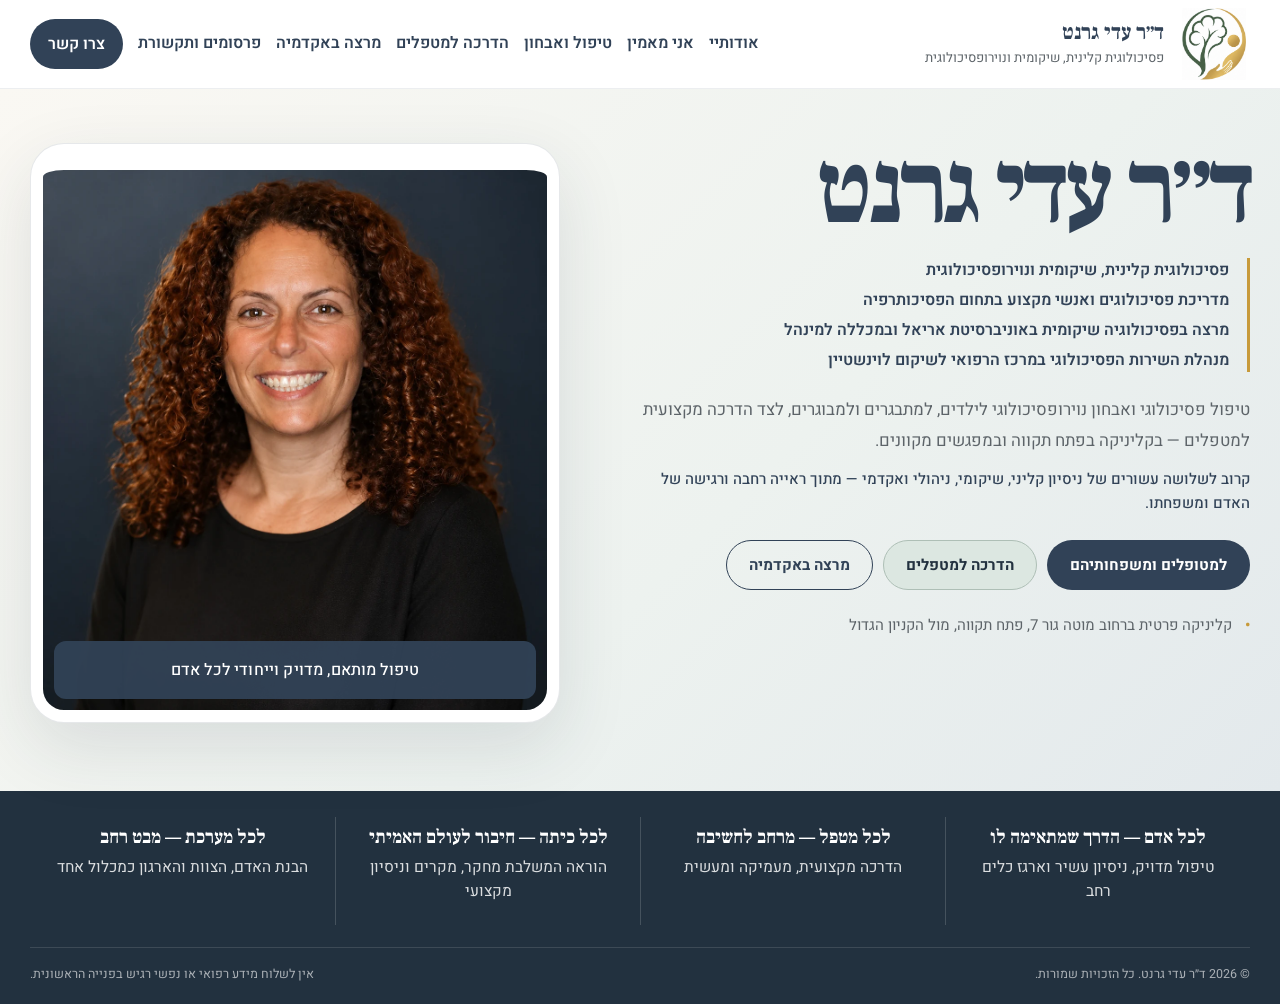
==== index.html @ 4bb4d721 "Add files via upload" ====
<!DOCTYPE html>

<html dir="rtl" lang="he">
<head>
<meta charset="utf-8"/>
<meta content="width=device-width,initial-scale=1" name="viewport"/>
<meta content="ד״ר עדי גרנט — פסיכולוגית קלינית, שיקומית ונוירופסיכולוגית. טיפול ואבחון לילדים, מתבגרים ומבוגרים, הדרכת מטפלים וייעוץ מקצועי בפתח תקווה ובאונליין." name="description"/>
<meta content="#314257" name="theme-color"/>
<meta content="he_IL" property="og:locale"/>
<meta content="website" property="og:type"/>
<meta content="טיפול פסיכולוגי בישראל ובחו״ל | ד״ר עדי גרנט" property="og:title"/>
<meta content="ד״ר עדי גרנט — פסיכולוגית קלינית, שיקומית ונוירופסיכולוגית. טיפול ואבחון לילדים, מתבגרים ומבוגרים, הדרכת מטפלים וייעוץ מקצועי בפתח תקווה ובאונליין." property="og:description"/>
<title>טיפול פסיכולוגי בישראל ובחו״ל | ד״ר עדי גרנט</title>
<link href="https://fonts.googleapis.com" rel="preconnect"/>
<link crossorigin="" href="https://fonts.gstatic.com" rel="preconnect"/>
<link href="https://fonts.googleapis.com/css2?family=Heebo:wght@300;400;500;600;700&amp;family=Frank+Ruhl+Libre:wght@500;600;700&amp;display=swap" rel="stylesheet"/>
<link href="style.css" rel="stylesheet"/>
<script type="application/ld+json">{"@context":"https://schema.org","@type":"Person","name":"ד״ר עדי גרנט","jobTitle":"פסיכולוגית קלינית, שיקומית ונוירופסיכולוגית","description":"פסיכולוגית קלינית, שיקומית ונוירופסיכולוגית; מנהלת השירות הפסיכולוגי במרכז הרפואי לשיקום לוינשטיין, מדריכה ומרצה בפסיכולוגיה שיקומית.","worksFor":{"@type":"MedicalOrganization","name":"המרכז הרפואי לשיקום לוינשטיין"},"affiliation":[{"@type":"CollegeOrUniversity","name":"אוניברסיטת אריאל"},{"@type":"CollegeOrUniversity","name":"המכללה למינהל"}],"knowsAbout":["פסיכולוגיה קלינית","פסיכולוגיה שיקומית","נוירופסיכולוגיה","פסיכותרפיה","אבחון נוירופסיכולוגי","הדרכת מטפלים"]}</script>
</head>
<body>
<a class="skip-link" href="#main">דילוג לתוכן המרכזי</a>
<header class="site-header"><div class="shell header-inner">
<a aria-label="דף הבית" class="brand" href="index.html"><img alt="" class="brand-logo" decoding="async" height="659" src="assets/logo-symbol.png" width="659"/><span><strong>ד״ר עדי גרנט</strong><small>פסיכולוגית קלינית, שיקומית ונוירופסיכולוגית</small></span></a>
<button aria-controls="nav" aria-expanded="false" class="menu-button" type="button">☰<span class="sr-only">פתיחת תפריט</span></button>
<nav aria-label="ניווט ראשי" class="main-nav" id="nav"><a href="about.html">אודותיי</a><a href="belief.html">אני מאמין</a><a href="therapy.html">טיפול ואבחון</a><a href="professionals.html">הדרכה למטפלים</a><a href="academia.html">מרצה באקדמיה</a><a href="media.html">פרסומים ותקשורת</a><a class="nav-cta" href="contact.html">צרו קשר</a></nav>
</div></header>
<main id="main">
<section class="hero audience-hero"><div class="shell hero-grid">
<div class="hero-copy">
<h1>ד״ר עדי גרנט</h1>
<div class="hero-profile">
<p>פסיכולוגית קלינית, שיקומית ונוירופסיכולוגית</p>
<p>מדריכת פסיכולוגים ואנשי מקצוע בתחום הפסיכותרפיה</p>
<p>מרצה בפסיכולוגיה שיקומית באוניברסיטת אריאל ובמכללה למינהל</p>
<p>מנהלת השירות הפסיכולוגי במרכז הרפואי לשיקום לוינשטיין</p>
</div>
<p class="hero-lead">טיפול פסיכולוגי ואבחון נוירופסיכולוגי לילדים, למתבגרים ולמבוגרים, לצד הדרכה מקצועית למטפלים — בקליניקה בפתח תקווה ובמפגשים מקוונים.</p>
<p class="hero-experience">קרוב לשלושה עשורים של ניסיון קליני, שיקומי, ניהולי ואקדמי — מתוך ראייה רחבה ורגישה של האדם ומשפחתו.</p>
<div class="actions audience-actions">
<a class="button primary" href="therapy.html">למטופלים ומשפחותיהם</a>
<a class="button soft-button" href="professionals.html">הדרכה למטפלים</a>
<a class="button secondary" href="academia.html">מרצה באקדמיה</a>
</div>
<div aria-label="פרטי הקליניקה" class="hero-location">
<p>קליניקה פרטית ברחוב מוטה גור 7, פתח תקווה, מול הקניון הגדול</p>

</div>
</div>
<figure class="portrait"><img alt="ד״ר עדי גרנט" decoding="async" height="1402" src="assets/adi-granat-portrait.webp" width="1122"/><figcaption>טיפול מותאם, מדויק וייחודי לכל אדם</figcaption></figure>
</div></section>
</main>
<footer class="site-footer site-footer-messages-only">
<div aria-label="תחומי המענה של ד״ר עדי גרנט" class="shell footer-messages-grid">
<article class="footer-message-box">
<strong>לכל אדם — הדרך שמתאימה לו</strong>
<span>טיפול מדויק, ניסיון עשיר וארגז כלים רחב</span>
</article>
<article class="footer-message-box">
<strong>לכל מטפל — מרחב לחשיבה</strong>
<span>הדרכה מקצועית, מעמיקה ומעשית</span>
</article>
<article class="footer-message-box">
<strong>לכל כיתה — חיבור לעולם האמיתי</strong>
<span>הוראה המשלבת מחקר, מקרים וניסיון מקצועי</span>
</article>
<article class="footer-message-box">
<strong>לכל מערכת — מבט רחב</strong>
<span>הבנת האדם, הצוות והארגון כמכלול אחד</span>
</article>
</div>
<div class="shell footer-bottom">
<span>© <span id="year"></span> ד״ר עדי גרנט. כל הזכויות שמורות.</span>
<span>אין לשלוח מידע רפואי או נפשי רגיש בפנייה הראשונית.</span>
</div>
</footer>
<script src="script.js"></script>
</body></html>
---- style.css ----
:root{--navy:#314257;--navy-deep:#22313f;--sage:#a8b6a1;--sage-dark:#637761;--cream:#f7f5f0;--stone:#e8e4dc;--text:#5d6469;--white:#fff;--gold:#c79a3b;--line:#dfe3df;--shadow:0 24px 70px rgba(34,49,63,.12);--radius:24px;--max:1220px}*{box-sizing:border-box}html{scroll-behavior:smooth}body{margin:0;font-family:Heebo,Arial,sans-serif;color:var(--navy);background:#fff;line-height:1.75}a{color:inherit}img{display:block;max-width:100%}.shell{width:min(var(--max),calc(100% - 48px));margin:auto}.narrow{max-width:900px}.skip-link{position:fixed;top:8px;right:8px;z-index:999;transform:translateY(-150%);background:var(--navy);color:#fff;padding:10px 16px}.skip-link:focus{transform:none}.sr-only{position:absolute;width:1px;height:1px;overflow:hidden;clip:rect(0,0,0,0)}.site-header{position:sticky;top:0;z-index:50;background:rgba(255,255,255,.95);backdrop-filter:blur(16px);border-bottom:1px solid rgba(49,66,87,.09)}.header-inner{min-height:88px;display:flex;align-items:center;justify-content:space-between;gap:20px}.brand{display:flex;align-items:center;gap:12px;text-decoration:none;min-width:260px}.brand-logo{width:58px;height:58px;object-fit:contain}.brand strong,.brand small{display:block}.brand strong{font-family:"Frank Ruhl Libre",serif;font-size:1.18rem}.brand small{font-size:.72rem;color:var(--text);line-height:1.4}.main-nav{display:flex;align-items:center;gap:17px;white-space:nowrap}.main-nav a{text-decoration:none;font-size:.78rem;font-weight:600;padding:8px 0;border-bottom:2px solid transparent}.main-nav a:hover,.main-nav a.active{color:var(--sage-dark);border-color:var(--gold)}.main-nav .nav-cta{padding:10px 16px;border:0;border-radius:999px;background:var(--navy);color:#fff}.menu-button{display:none;background:none;border:0;font-size:1.7rem}.hero{padding:90px 0;background:linear-gradient(140deg,var(--cream),#edf1ed)}.hero-grid{display:grid;grid-template-columns:1.07fr .93fr;gap:80px;align-items:center}.eyebrow{margin:0 0 14px;color:var(--sage-dark);font-size:.78rem;font-weight:700;letter-spacing:.12em}.hero h1,.page-hero h1,h2,h3{font-family:"Frank Ruhl Libre",serif}.hero h1{margin:0;font-size:clamp(4.2rem,8vw,7rem);line-height:.93;letter-spacing:-.045em}.hero-lead{max-width:720px;color:var(--text);font-size:1.08rem}.actions{display:flex;flex-wrap:wrap;gap:12px;margin-top:28px}.button{display:inline-flex;align-items:center;justify-content:center;min-height:50px;padding:0 22px;border-radius:999px;text-decoration:none;font-weight:700;border:1px solid transparent;cursor:pointer;font-family:inherit;font-size:.95rem}.primary{background:var(--navy);color:#fff}.primary:hover{background:var(--navy-deep)}.secondary{border-color:var(--navy);background:transparent}.portrait{margin:0;position:relative}.portrait img{width:100%;height:580px;object-fit:cover;object-position:center 22%;padding:26px 12px 12px;background:#fff;border:1px solid rgba(49,66,87,.12);border-radius:34px;box-shadow:var(--shadow)}.portrait figcaption{position:absolute;bottom:24px;right:24px;left:24px;padding:15px 18px;background:rgba(49,66,87,.94);color:#fff;text-align:center;border-radius:12px;font-weight:500;letter-spacing:.01em}.section{padding:100px 0}.soft{background:var(--cream)}.split{display:grid;grid-template-columns:.82fr 1.18fr;gap:90px;align-items:start}.section h2,.page-hero h1{font-size:clamp(2.5rem,5vw,4.35rem);line-height:1.08;letter-spacing:-.035em;margin:0 0 20px}.prose p{color:var(--text)}.prose .lead{color:var(--navy);font-size:1.2rem}.section-head{max-width:760px;margin-bottom:42px}.cards{display:grid;gap:20px}.cards.three{grid-template-columns:repeat(3,1fr)}.card{display:block;padding:30px;background:#fff;border:1px solid var(--line);border-radius:var(--radius);text-decoration:none;box-shadow:0 12px 35px rgba(49,66,87,.055);transition:.2s}.card:hover{transform:translateY(-4px);box-shadow:var(--shadow)}.card>span{color:var(--gold);font-weight:700}.card h2,.card h3{font-size:1.5rem;line-height:1.3;margin:14px 0 10px}.card p{color:var(--text);margin:0}.cta-panel{background:var(--cream);padding:45px;border-radius:32px;display:flex;justify-content:space-between;align-items:center;gap:30px}.cta-panel h2{font-size:clamp(2.3rem,4vw,3.5rem)}.page-hero{padding:95px 0 80px;background:linear-gradient(145deg,var(--cream),#eef1ed)}.page-hero .lead{font-size:1.23rem;color:var(--text);max-width:790px}.site-footer{background:var(--navy-deep);color:#fff;padding:48px 0 20px}.footer-bottom{display:flex;justify-content:space-between;gap:25px;border-top:1px solid rgba(255,255,255,.12);margin-top:35px;padding-top:18px;font-size:.75rem;color:rgba(255,255,255,.58)}@media(max-width:1120px){.main-nav{gap:11px}.main-nav a{font-size:.72rem}.brand{min-width:230px}.brand small{display:none}}@media(max-width:980px){.menu-button{display:block}.main-nav{display:none;position:absolute;top:88px;right:20px;left:20px;flex-direction:column;align-items:stretch;background:#fff;padding:14px;border-radius:18px;box-shadow:var(--shadow);white-space:normal}.main-nav.open{display:flex}.main-nav a{padding:10px 12px;font-size:.9rem}.hero-grid,.split{grid-template-columns:1fr;gap:45px}.portrait{max-width:600px}.cards.three{grid-template-columns:1fr 1fr}.cta-panel{align-items:flex-start;flex-direction:column}}@media(max-width:640px){.shell{width:min(var(--max),calc(100% - 28px))}.header-inner{min-height:76px}.brand-logo{width:48px;height:48px}.brand{min-width:0}.brand strong{font-size:1rem}.hero,.page-hero{padding:65px 0}.hero h1{font-size:4rem}.portrait img{height:430px;padding:20px 9px 9px}.section{padding:72px 0}.cards.three{grid-template-columns:1fr}.cta-panel{padding:28px}.footer-bottom{flex-direction:column}}

/* Audience-focused homepage */
.audience-hero{background:linear-gradient(135deg,#faf8f3 0%,#edf2ef 58%,#e3e9ec 100%)}


.audience-actions{gap:10px}
.soft-button{background:#dce7e1;border-color:#aebfb6;color:var(--navy-deep)}
.soft-button:hover{background:#cfded6}
.centered{text-align:center;margin-inline:auto}
.centered>p:last-child{color:var(--text);max-width:820px;margin-inline:auto}




















@media(max-width:980px){}
@media(max-width:640px){.audience-actions{flex-direction:column}.audience-actions .button{width:100%}}

/* Header refinements */
.brand{min-width:300px}
.brand small{max-width:270px}
.main-nav{gap:16px}
.main-nav a{font-size:.8rem}
#academia{scroll-margin-top:110px}
@media (max-width:1180px){
  .brand{min-width:270px}
  .main-nav{gap:11px}
  .main-nav a{font-size:.74rem}
}


/* Homepage hero content refinement */
.audience-hero{padding-top:54px;padding-bottom:68px}
.audience-hero .hero-grid{align-items:start}
.audience-hero .hero-copy{padding-top:0}
.audience-hero .hero h1,
.audience-hero h1{margin-bottom:20px}
.hero-profile{
  border-right:3px solid var(--gold);
  padding-right:18px;
  display:grid;
  gap:5px;
  margin-bottom:22px;
}
.hero-profile p{
  margin:0;
  font-weight:600;
  color:var(--navy);
  line-height:1.55;
}
.audience-hero .hero-lead{
  margin:0;
  max-width:720px;
  font-size:1.05rem;
  line-height:1.85;
}
.audience-actions{margin-top:24px}
.hero-location{
  margin-top:22px;
  display:grid;
  gap:5px;
  color:var(--text);
  font-size:.94rem;
}
.hero-location p{
  margin:0;
  padding-right:18px;
  position:relative;
}
.hero-location p::before{
  content:"•";
  position:absolute;
  right:0;
  color:var(--gold);
  font-weight:700;
}
@media (max-width:900px){
  .audience-hero{padding-top:38px;padding-bottom:52px}
  .audience-hero .hero-grid{align-items:center}
  .hero-profile{margin-bottom:18px}
}


/* Header typography enlargement */
.brand{min-width:320px}
.brand strong{font-size:1.34rem;line-height:1.15}
.brand small{font-size:.82rem;line-height:1.45;max-width:290px}
.main-nav{gap:16px}
.main-nav a{font-size:.86rem;font-weight:600}
.main-nav .nav-cta{padding:11px 18px}

@media (max-width:1180px){
  .brand{min-width:285px}
  .brand strong{font-size:1.24rem}
  .brand small{font-size:.76rem;max-width:255px}
  .main-nav{gap:10px}
  .main-nav a{font-size:.78rem}
}


/* Larger top navigation text */
.main-nav a{
  font-size:1rem;
  font-weight:600;
}
.main-nav{
  gap:15px;
}
.main-nav .nav-cta{
  font-size:1rem;
  padding:11px 18px;
}

@media (max-width:1180px){
  .main-nav a{
    font-size:.9rem;
  }
  .main-nav{
    gap:9px;
  }
}

@media (max-width:900px){
  .main-nav a,
  .main-nav .nav-cta{
    font-size:1rem;
  }
}


/* Four audience messages */






@media (max-width:900px){
  
  
}

@media (max-width:560px){
  
  
}


/* Alignment fix for four-message boxes */







@media (max-width: 1100px){
  
  
  
}

@media (max-width: 900px){
  
  
  
}

@media (max-width: 560px){
  
  
  
}


/* Tighter spacing between headline and supporting sentence */



@media (max-width:900px){
  
}


/* Final alignment fix for the four blue boxes */








@media (max-width:900px){
  
  
  
}

@media (max-width:560px){
  
  
  
}


/* Reduce the gap between the title and the explanation in the four blue boxes */



@media (max-width:560px){
  
}


/* Further reduce the gap between headline and explanation */





/* Uniform alignment for the four blue boxes */










@media (max-width:900px){
  
  
}

@media (max-width:560px){
  
  
  
}


/* Four-message strip as the site footer introduction */
.site-footer{
  padding-top:0;
}








@media (max-width:900px){
  
  
  
}

@media (max-width:560px){
  
  
  
}


/* Footer redesign: four readable boxes instead of the old footer text columns */
.site-footer.site-footer-messages-only{
  background: var(--navy-deep);
  color:#fff;
  padding: 26px 0 18px;
}

.site-footer-messages-only .footer-messages-grid{
  display:grid;
  grid-template-columns: repeat(4, minmax(0,1fr));
  gap: 0;
  align-items: stretch;
}

.site-footer-messages-only .footer-message-box{
  display:flex;
  flex-direction:column;
  align-items:center;
  justify-content:flex-start;
  text-align:center;
  min-height:108px;
  padding: 8px 24px 6px;
  border-left:1px solid rgba(255,255,255,.16);
}

.site-footer-messages-only .footer-message-box:last-child{
  border-left:0;
}

.site-footer-messages-only .footer-message-box strong{
  display:block;
  font-family:"Frank Ruhl Libre",serif;
  font-size:1.18rem;
  line-height:1.34;
  font-weight:700;
  color:#fff;
  margin:0 0 6px;
  max-width:310px;
}

.site-footer-messages-only .footer-message-box span{
  display:block;
  font-size:.97rem;
  line-height:1.5;
  color:rgba(255,255,255,.84);
  max-width:310px;
}

.site-footer-messages-only .footer-bottom{
  display:flex;
  justify-content:space-between;
  gap:22px;
  border-top:1px solid rgba(255,255,255,.12);
  margin-top:22px;
  padding-top:16px;
  font-size:.78rem;
  color:rgba(255,255,255,.62);
}

@media (max-width: 900px){
  .site-footer-messages-only .footer-messages-grid{
    grid-template-columns:1fr 1fr;
  }
  .site-footer-messages-only .footer-message-box{
    min-height:unset;
    padding:16px 20px 14px;
    border-bottom:1px solid rgba(255,255,255,.16);
  }
  .site-footer-messages-only .footer-message-box:nth-child(2n){
    border-left:0;
  }
}

@media (max-width: 560px){
  .site-footer-messages-only .footer-messages-grid{
    grid-template-columns:1fr;
  }
  .site-footer-messages-only .footer-message-box{
    border-left:0;
  }
  .site-footer-messages-only .footer-bottom{
    flex-direction:column;
  }
}


/* About & belief pages */
.about-page-hero{background:linear-gradient(145deg,#f7f5f0,#edf1ed)}








.belief-card>span{display:inline-grid;place-items:center;width:38px;height:38px;border-radius:50%;background:rgba(199,154,59,.14);color:#8a6824;font-weight:700;font-size:.8rem}

.approach-section{align-items:start}.method-tags{display:flex;flex-wrap:wrap;gap:9px;margin-top:24px}.method-tags span{padding:8px 14px;border-radius:999px;background:#eef1ed;border:1px solid #dce3db;font-weight:600;font-size:.86rem}
.professional-story{max-width:1000px}.long-prose{max-width:900px;font-size:1.05rem}.long-prose p+p{margin-top:22px}
.belief-hero{padding:76px 0;background:linear-gradient(140deg,#f8f5ed,#eaf0eb)}
.belief-hero-grid{display:grid;grid-template-columns:.9fr 1.1fr;gap:70px;align-items:center}
.belief-copy h1{font-family:"Frank Ruhl Libre",serif;font-size:clamp(3rem,6vw,5.4rem);line-height:1.03;letter-spacing:-.035em;margin:0 0 24px}.belief-copy .lead{color:var(--text);font-size:1.13rem;max-width:620px}
.belief-visual{margin:0;position:relative}.belief-visual img{width:100%;border-radius:32px;box-shadow:var(--shadow);border:1px solid rgba(49,66,87,.1)}.belief-visual figcaption{position:absolute;left:50%;transform:translateX(-50%);bottom:22px;width:max-content;max-width:calc(100% - 48px);background:rgba(247,245,240,.84);backdrop-filter:blur(8px);-webkit-backdrop-filter:blur(8px);color:var(--navy);padding:12px 20px;border-radius:999px;text-align:center;font-weight:600;border:1px solid rgba(255,255,255,.65);box-shadow:0 10px 24px rgba(34,49,63,.14)}
.belief-copy-minimal{display:flex;align-items:center}.belief-copy-minimal .lead{font-family:"Frank Ruhl Libre",serif;font-size:clamp(1.9rem,3vw,2.75rem);line-height:1.55;color:var(--navy);max-width:560px;margin:0}@media(max-width:1000px){.belief-copy-minimal .lead{max-width:none}}


.belief-principles .cards{margin-top:34px}.belief-card{border-top:3px solid var(--sage)}.belief-card h3{margin-top:0}.belief-cta-panel{max-width:980px;margin:auto;padding:34px 40px;background:linear-gradient(140deg,#f8f5ed,#eef2ee);border:1px solid var(--line);border-radius:26px;box-shadow:0 16px 40px rgba(34,49,63,.06)}.belief-cta-panel h2{margin:0 0 8px;font-size:1.72rem;line-height:1.3}.belief-cta-panel p{margin:0;color:var(--text);font-size:1.12rem;line-height:1.7}
@media(max-width:1000px){.belief-hero-grid{grid-template-columns:1fr}.expertise-grid-elegant{grid-template-columns:1fr 1fr}.expertise-grid-elegant article{min-height:320px}.belief-visual{max-width:720px}}
@media(max-width:640px){.expertise-grid-elegant{grid-template-columns:1fr}.expertise-grid-elegant article{padding:28px 22px}.expertise-grid-elegant h3{font-size:1.38rem;max-width:100%}.belief-hero{padding:56px 0}.belief-copy h1{font-size:3.1rem}.belief-visual figcaption{position:static;transform:none;margin:12px auto 0;background:rgba(247,245,240,.96);color:var(--navy);max-width:100%;box-shadow:none}.belief-intro-frame{padding:48px 26px 34px}.belief-intro-copy p{font-size:1.04rem;line-height:1.9}.belief-intro-copy .belief-opening{font-size:1.04rem;line-height:1.9}.belief-intro-copy blockquote{font-size:1.22rem;margin:30px 0 0;padding:22px}.belief-cta-panel{padding:28px 22px}.belief-cta-panel h2{font-size:1.48rem}.belief-cta-panel p{font-size:1.05rem}}



.about-intro-frame{max-width:940px;margin:auto;padding:42px 48px;background:#fff;border:1px solid var(--line);border-radius:28px;box-shadow:0 18px 46px rgba(34,49,63,.055)}
.about-intro-copy{max-width:830px;margin:auto}
.about-intro-copy p{font-size:1.12rem;line-height:1.95;color:var(--text);margin:0 0 24px}
.about-intro-copy p:first-child{font-weight:600;color:var(--navy);margin-top:0}
.about-intro-copy blockquote{margin:36px 0 0;padding:26px 32px;border-right:3px solid var(--gold);background:rgba(248,245,237,.82);font-family:"Frank Ruhl Libre",serif;font-size:1.4rem;line-height:1.8;border-radius:14px;color:var(--navy)}

.professionals-intro-frame{max-width:940px;margin:auto}
.academia-intro-frame{max-width:940px;margin:auto}
.academia-intro-copy{max-width:830px;margin:auto}
.about-intro-copy.academia-intro-copy p.lead:first-child{font-size:1.12rem;line-height:1.95;color:var(--text);font-weight:400;margin:0 0 24px}

.professionals-section-head{max-width:830px;margin:0 auto 26px}
.professionals-section-head h2{margin-bottom:0}
.professionals-intro-copy{max-width:830px;margin:auto}
.professionals-intro-copy .lead{font-size:1.12rem;line-height:1.95;color:var(--text);font-weight:400;margin:0 0 24px}
.professional-story-frame{margin-top:34px;padding:42px 48px;background:#fff;border:1px solid var(--line);border-radius:28px;box-shadow:0 18px 46px rgba(34,49,63,.055)}.about-cta-panel{max-width:980px;margin:auto;padding:34px 40px;background:linear-gradient(140deg,#f8f5ed,#eef2ee);border:1px solid var(--line);border-radius:26px;box-shadow:0 16px 40px rgba(34,49,63,.06)}.about-cta-panel h2{margin:0 0 10px;font-size:2rem;line-height:1.25}.about-cta-panel p{margin:0;color:var(--text);font-size:1rem}
@media(max-width:640px){.professional-story-frame,.about-intro-frame{padding:48px 26px 34px}.about-intro-copy p{font-size:1.04rem;line-height:1.9}.about-intro-copy blockquote{font-size:1.22rem;padding:22px}.about-cta-panel{padding:28px 22px}.about-cta-panel h2{font-size:1.55rem}}



.about-section-head{max-width:none}.about-section-title{font-size:clamp(1.6rem,2vw,1.95rem);line-height:1.32;white-space:nowrap}
.expertise-grid-elegant{grid-template-columns:repeat(3,minmax(0,1fr));gap:24px;align-items:stretch;margin-top:40px}.expertise-grid-elegant article{grid-column:auto;background:#fcfbf8;border:0;border-top:4px solid rgba(199,154,59,.8);border-radius:0;padding:36px 34px 40px;min-height:356px;display:flex;flex-direction:column;justify-content:flex-start;align-items:center;text-align:center;box-shadow:none}.expertise-grid-elegant .card-label{margin:0 0 24px;color:#b68149;font-size:1rem;font-weight:700;line-height:1.4}.expertise-grid-elegant h3{margin:0 0 34px;font-size:clamp(1.55rem,1.6vw,1.9rem);line-height:1.38;max-width:96%;color:var(--navy-deep)}.expertise-grid-elegant p:last-child{margin:0;color:#5f6c73;font-size:1.05rem;line-height:1.92;max-width:96%}


/* About expertise: six cards in a clear 3×2 reading flow */
.expertise-grid-elegant{
  display:grid;
  grid-template-columns:repeat(3,minmax(0,1fr));
  grid-auto-flow:row;
  direction:rtl;
  column-gap:24px;
  row-gap:24px;
  align-items:stretch;
}
.expertise-grid-elegant article{
  width:100%;
  min-height:320px;
  height:100%;
  padding:34px 30px 38px;
}
.expertise-grid-elegant .card-label{min-height:1.6em;display:flex;align-items:center;justify-content:center}
.expertise-grid-elegant h3{min-height:2.8em;display:flex;align-items:center;justify-content:center}
.expertise-grid-elegant p:last-child{flex:1;display:flex;align-items:flex-start;justify-content:center}
@media(max-width:1000px){
  .expertise-grid-elegant{grid-template-columns:repeat(2,minmax(0,1fr))}
  .expertise-grid-elegant article{min-height:300px}
}
@media(max-width:640px){
  .expertise-grid-elegant{grid-template-columns:1fr;row-gap:18px}
  .expertise-grid-elegant article{min-height:auto}
  .expertise-grid-elegant h3,.expertise-grid-elegant .card-label{min-height:0}
}

.approach-section{grid-template-columns:1fr 1fr;gap:64px;align-items:start}.approach-heading{max-width:520px}.approach-heading h2{font-size:clamp(2rem,3vw,3rem);line-height:1.22;letter-spacing:-.025em;margin-bottom:0}.approach-section .prose{max-width:650px}.approach-section .prose p{font-size:1.06rem;line-height:1.9;margin:0 0 20px}
@media(max-width:980px){.approach-section{grid-template-columns:1fr;gap:34px}.approach-heading{max-width:720px}.approach-heading h2{font-size:clamp(2rem,5vw,2.7rem)}}
@media(max-width:640px){.approach-heading h2{font-size:1.85rem;line-height:1.3}.approach-section .prose p{font-size:1rem;line-height:1.85}}

.professional-story-title{font-size:clamp(1.8rem,2.45vw,2.55rem);line-height:1.25;white-space:nowrap;letter-spacing:-.015em}
@media(max-width:900px){.professional-story-title{white-space:normal;font-size:clamp(1.7rem,4.5vw,2.2rem)}}

/* Force About expertise cards into a strict 3x2 grid */
.expertise-grid-elegant > article{grid-column:auto !important;}
.expertise-grid-elegant > article:nth-child(4),
.expertise-grid-elegant > article:nth-child(5),
.expertise-grid-elegant > article:nth-child(6){grid-column:auto !important;}

@media(max-width:640px){.about-section-title{white-space:normal;font-size:1.5rem;line-height:1.35}}

@media(max-width:900px){.about-section-title{white-space:normal}}


.about-hero-shell{max-width:1080px}.about-hero-copy-minimal{display:flex;align-items:center}.about-hero-copy-minimal .lead{font-family:"Frank Ruhl Libre",serif;font-size:clamp(1.78rem,2.35vw,2.28rem);line-height:1.62;color:var(--navy);max-width:980px;width:100%;margin:0;text-wrap:balance}
@media(max-width:1000px){.about-hero-copy-minimal .lead{max-width:900px}}
@media(max-width:640px){.about-hero-copy-minimal .lead{font-size:1.5rem;line-height:1.82;max-width:100%;text-wrap:pretty}}




/* Contact page — coherent with the site */
































@media(max-width:980px){}
@media(max-width:640px){}


/* Contact page based on the selected reference */











































@media(max-width:1100px){}
@media(max-width:640px){}


/* Keep the Contact navigation button text white in every state */
.main-nav a.nav-cta,
.main-nav a.nav-cta:visited,
.main-nav a.nav-cta:hover,
.main-nav a.nav-cta:focus,
.main-nav a.nav-cta:focus-visible,
.main-nav a.nav-cta:active,
.main-nav a.nav-cta.active{color:#fff !important;border-color:transparent;background:var(--navy)}
.main-nav a.nav-cta:hover,
.main-nav a.nav-cta:focus-visible{background:var(--navy-deep)}


/* Contact layout refinement: equal framed halves, swapped sides, no plant */











@media(max-width:1100px){}
@media(max-width:640px){}


/* Contact page — idea 2 */
.contact-idea-two{padding:54px 0 82px;background:linear-gradient(180deg,#fbf9f4 0%,#f6f2ea 100%)}
.contact-idea-two-grid{display:grid;grid-template-columns:1.05fr .86fr 1.05fr;direction:rtl;min-height:720px;background:rgba(255,255,255,.82);border:1px solid rgba(49,66,87,.08);border-radius:28px;box-shadow:0 20px 50px rgba(34,49,63,.07);overflow:hidden}
.contact-idea-two-grid>section{padding:52px 34px;display:flex;flex-direction:column;justify-content:center}
.contact-idea-two-grid>section+section{border-right:1px solid rgba(49,66,87,.08)}
.contact-idea-two-intro{text-align:center;background:linear-gradient(180deg,rgba(255,255,255,.88),rgba(252,249,244,.82))}



.contact-idea-two-intro h1{margin:0;font-family:"Frank Ruhl Libre",serif;font-size:clamp(3.6rem,5vw,5rem);line-height:1.04;letter-spacing:-.04em;color:#20385f}




.contact-idea-two-signature{margin:28px 0 0;color:#8ea087;font-family:"Frank Ruhl Libre",serif;font-size:2.35rem;font-style:italic}
.contact-idea-two-actions{background:rgba(255,255,255,.9)}
.contact-idea-two-actions h2,.contact-idea-two-map h2{margin:0 0 28px;text-align:center;font-size:1.85rem;color:#7b8e71}
.contact-idea-two-actions h2:after,.contact-idea-two-map h2:after{content:"";display:block;width:104px;height:10px;margin:8px auto 0;border-top:1px solid rgba(199,154,59,.62);background:linear-gradient(90deg,transparent 0 46%,#d2ad65 46% 54%,transparent 54%)}
.contact-idea-two-action-list{display:grid;gap:16px}
.contact-idea-two-action{display:grid;justify-items:center;text-align:center;gap:4px;padding:22px 16px;border-radius:18px;background:#fbf8f2;border:1px solid rgba(49,66,87,.08);text-decoration:none;transition:transform .2s,box-shadow .2s}
.contact-idea-two-action:hover{transform:translateY(-2px);box-shadow:0 14px 26px rgba(34,49,63,.07)}
.contact-idea-two-icon{width:62px;height:62px;display:grid;place-items:center;border-radius:50%;background:#fffaf2;border:1px solid rgba(211,193,158,.58);color:#263f68;font-size:1.9rem}
.contact-idea-two-action.whatsapp .contact-idea-two-icon{background:#829879;color:#fff;border-color:#829879}
.contact-idea-two-icon.email{color:#b78937}
.contact-idea-two-action strong{font-family:"Frank Ruhl Libre",serif;font-size:1.55rem;color:#314257;line-height:1.2}
.contact-idea-two-action small{font-size:.9rem;color:var(--text)}
.contact-idea-two-action b{font-size:.94rem;color:#64785f;font-weight:600;overflow-wrap:anywhere}
.contact-idea-two-map{background:linear-gradient(180deg,rgba(255,255,255,.92),rgba(248,245,239,.72))}

.contact-idea-two-location-copy{text-align:center;margin:0 0 16px;padding:14px 16px;background:rgba(248,245,237,.74);border:1px solid rgba(49,66,87,.07);border-radius:14px}
.contact-idea-two-location-copy strong{display:block;font-family:"Frank Ruhl Libre",serif;font-size:1.3rem;line-height:1.35;color:var(--navy)}
.contact-idea-two-location-copy span{display:block;margin-top:2px;color:var(--sage-dark);font-weight:700}
.contact-idea-two-location-copy p{margin:7px 0 0;color:var(--text);font-size:.88rem;line-height:1.65}

.contact-idea-two-map-frame{border-radius:18px;overflow:hidden;border:1px solid rgba(49,66,87,.08);box-shadow:0 12px 28px rgba(34,49,63,.06)}
.contact-idea-two-map-frame iframe{display:block;width:100%;height:430px;border:0;filter:saturate(.84) brightness(1.03)}
.contact-idea-two-map-link{align-self:center;margin-top:18px;color:#60745d;font-weight:700;text-decoration:underline;text-underline-offset:4px}
@media(max-width:1050px){.contact-idea-two-grid{grid-template-columns:1fr}.contact-idea-two-grid>section+section{border-right:0;border-top:1px solid rgba(49,66,87,.08)}.contact-idea-two-grid>section{padding:48px 36px}.contact-idea-two-action-list{grid-template-columns:repeat(3,1fr)}.contact-idea-two-map-frame iframe{height:380px}}
@media(max-width:700px){.contact-idea-two{padding:30px 0 58px}.contact-idea-two-grid{border-radius:22px}.contact-idea-two-grid>section{padding:38px 20px}.contact-idea-two-intro h1{font-size:3.15rem}.contact-idea-two-signature{font-size:2rem}.contact-idea-two-action-list{grid-template-columns:1fr}.contact-idea-two-map-frame iframe{height:300px}}


/* Contact idea 2 — synchronized columns */
.contact-idea-two-grid>section{padding:46px 32px 42px;display:grid;grid-template-rows:92px minmax(0,1fr);justify-content:stretch;align-content:stretch}
.contact-idea-two-column-head{min-height:92px;display:flex;align-items:center;justify-content:center;text-align:center}
.contact-idea-two-column-head h2{width:100%;margin:0}

.contact-idea-two-column-body{min-height:525px;display:flex;flex-direction:column;justify-content:flex-start}
.contact-idea-two-intro-body{align-items:center;text-align:center;padding-top:14px}
.contact-idea-two-intro-body>p:not(.contact-idea-two-signature){margin:0;color:#75836f;font-size:1.09rem;line-height:1.9}
.contact-idea-two-actions .contact-idea-two-column-body{justify-content:flex-start}
.contact-idea-two-action-list{height:100%;grid-template-rows:repeat(3,minmax(0,1fr))}
.contact-idea-two-action{min-height:0;align-content:center}
.contact-idea-two-map-body{justify-content:flex-start}
.contact-idea-two-map-frame{flex:1;display:flex;min-height:0}
.contact-idea-two-map-frame iframe{height:auto;min-height:0;flex:1}
.contact-idea-two-map-link{margin-top:16px}
@media(max-width:1050px){.contact-idea-two-grid>section{display:flex;padding:48px 36px}.contact-idea-two-column-head{min-height:auto}.contact-idea-two-column-body{min-height:auto;width:100%}.contact-idea-two-intro-body{padding-top:0}.contact-idea-two-action-list{height:auto;grid-template-rows:none}.contact-idea-two-map-frame iframe{height:380px;min-height:380px}}
@media(max-width:700px){.contact-idea-two-grid>section{padding:38px 20px}.contact-idea-two-map-frame iframe{height:300px;min-height:300px}}


.contact-idea-two-head-ornament{display:block;width:104px;height:18px;position:relative;margin:0 auto}
.contact-idea-two-head-ornament:before{content:"";position:absolute;left:0;right:0;top:8px;height:1px;background:linear-gradient(90deg,transparent,#d2ad65 16%,#d2ad65 84%,transparent)}
.contact-idea-two-head-ornament:after{content:"◆";position:absolute;left:50%;top:-2px;transform:translateX(-50%);font-size:.72rem;color:#d2ad65}



/* Publications and media page */
.media-page-hero{padding:96px 0 88px;background:linear-gradient(145deg,#f7f5f0 0%,#edf1ed 100%);text-align:center}
.media-page-hero-inner{max-width:920px}.media-page-hero h1{margin:0;font-family:"Frank Ruhl Libre",serif;font-size:clamp(3.4rem,6vw,5.3rem);line-height:1.03;letter-spacing:-.04em;color:var(--navy)}
.media-page-hero .lead{max-width:760px;margin:24px auto 0;color:var(--text);font-size:1.2rem;line-height:1.9}
.media-section-head{display:grid;grid-template-columns:.9fr 1.1fr;gap:70px;align-items:end;margin-bottom:44px}
.media-section-head h2{margin:0;font-size:clamp(2.2rem,4vw,3.5rem);line-height:1.12}.media-section-head>p{margin:0;color:var(--text);font-size:1.06rem;line-height:1.9;max-width:620px}
.media-research-grid{display:grid;grid-template-columns:repeat(2,minmax(0,1fr));gap:22px}
.media-research-card{display:flex;flex-direction:column;min-height:360px;padding:34px;background:#fff;border:1px solid var(--line);border-radius:24px;box-shadow:0 14px 34px rgba(34,49,63,.055)}

.media-research-card .media-type{display:inline-block;color:var(--gold);font-weight:700;font-size:.82rem;letter-spacing:.04em;margin-bottom:18px}
.media-research-card h3{font-size:1.55rem;line-height:1.45;margin:0 0 18px}.media-research-card p{color:var(--text);margin:0 0 24px;line-height:1.9}
.media-research-card .media-meta{margin-top:auto;padding-top:18px;border-top:1px solid rgba(49,66,87,.1);font-size:.84rem;color:#748079;line-height:1.7}

.media-text-link{display:inline-block;margin-top:20px;color:var(--sage-dark);font-weight:700;text-underline-offset:5px}

.media-public-grid{display:grid;grid-template-columns:repeat(2,minmax(0,1fr));gap:20px}
.media-public-card{display:grid;grid-template-columns:72px 1fr;gap:24px;align-items:start;padding:30px;background:#fff;border:1px solid rgba(49,66,87,.09);border-radius:22px}
.media-year{font-family:"Frank Ruhl Libre",serif;font-size:1.45rem;color:var(--gold);border-top:2px solid var(--gold);padding-top:8px;text-align:center}
.media-source{display:block;color:var(--sage-dark);font-size:.82rem;font-weight:700;letter-spacing:.04em;margin-bottom:8px}.media-public-card h3{margin:0 0 10px;font-size:1.55rem;line-height:1.35}
.media-public-card p{margin:0;color:var(--text);line-height:1.85}
.media-timeline{position:relative;display:grid;gap:0;max-width:1020px;margin:auto}.media-timeline:before{content:"";position:absolute;top:0;bottom:0;right:92px;width:1px;background:var(--line)}
.media-timeline article{display:grid;grid-template-columns:72px 1fr;gap:36px;padding:0 0 42px;position:relative}.media-timeline article:last-child{padding-bottom:0}
.media-timeline-date{position:relative;font-family:"Frank Ruhl Libre",serif;font-size:1.4rem;color:var(--gold);padding-top:3px}.media-timeline-date:after{content:"";position:absolute;left:-31px;top:10px;width:11px;height:11px;border-radius:50%;background:var(--gold);box-shadow:0 0 0 6px #fff}
.media-timeline-content{padding:0 28px 32px 0;border-bottom:1px solid var(--line)}.media-timeline article:last-child .media-timeline-content{border-bottom:0;padding-bottom:0}
.media-timeline-content span{display:block;color:var(--sage-dark);font-size:.84rem;font-weight:700;margin-bottom:8px}.media-timeline-content h3{margin:0 0 10px;font-size:1.7rem;line-height:1.4}
.media-timeline-content p{margin:0;color:var(--text);line-height:1.85}
.media-closing-section{padding-top:28px}.media-closing-panel{display:flex;justify-content:space-between;align-items:center;gap:36px;padding:40px 46px;background:linear-gradient(140deg,#f8f5ed,#eef2ee);border:1px solid var(--line);border-radius:28px;box-shadow:0 16px 40px rgba(34,49,63,.06)}
.media-closing-panel h2{margin:0 0 10px;font-size:2rem;line-height:1.3}.media-closing-panel p{margin:0;color:var(--text)}
@media(max-width:950px){.media-section-head{grid-template-columns:1fr;gap:18px}.media-research-grid{grid-template-columns:1fr}.media-public-grid{grid-template-columns:1fr}}
@media(max-width:640px){.media-page-hero{padding:66px 0}.media-page-hero h1{font-size:3.1rem}.media-research-card{padding:28px 22px;min-height:auto}.media-public-card{grid-template-columns:1fr;gap:12px;padding:24px}.media-year{text-align:right;width:58px}.media-timeline:before{right:60px}.media-timeline article{grid-template-columns:50px 1fr;gap:20px;padding-bottom:34px}.media-timeline-date:after{left:-16px}.media-timeline-content{padding-right:16px}.media-closing-panel{flex-direction:column;align-items:flex-start;padding:30px 24px}.media-closing-panel h2{font-size:1.65rem}}

/* Therapy & assessment page */
.therapy-page{overflow:hidden}.therapy-hero{padding:104px 0 94px;background:linear-gradient(145deg,#f7f5f0 0%,#edf1ed 100%)}.therapy-hero-inner{max-width:1040px}.therapy-hero h1{margin:0;font-family:"Frank Ruhl Libre",serif;font-size:clamp(4rem,7.3vw,6.6rem);line-height:.98;letter-spacing:-.045em}.therapy-hero .lead{max-width:800px;margin:28px 0 0;color:var(--text);font-size:1.22rem;line-height:1.9}.therapy-hero-actions{display:flex;flex-wrap:wrap;gap:12px;margin-top:30px}.therapy-intro{padding-bottom:62px}.therapy-intro-grid{display:grid;grid-template-columns:.82fr 1.18fr;gap:92px;align-items:start}.therapy-sticky-heading h2{font-size:clamp(2.8rem,5vw,4.3rem)}.therapy-opening{padding-top:7px}.therapy-opening p{font-size:1.08rem;line-height:1.95}.therapy-process-section{padding:0 0 110px}.neuro-section{background:linear-gradient(145deg,#f8f5ee 0%,#eef2ee 100%);color:var(--navy);border-top:1px solid rgba(49,66,87,.06);border-bottom:1px solid rgba(49,66,87,.06)}.neuro-grid{display:grid;grid-template-columns:.85fr 1.15fr;gap:90px;align-items:start}.neuro-heading h2{font-size:clamp(3rem,5vw,4.5rem)}.neuro-section .eyebrow{color:var(--sage-dark)}.neuro-pullquote{margin:28px 0 0;padding-right:22px;border-right:3px solid var(--gold);font-family:"Frank Ruhl Libre",serif;font-size:1.35rem;line-height:1.65;color:var(--navy)}.neuro-content p,.neuro-content .lead{color:var(--text);line-height:1.95}.neuro-content .lead{color:var(--navy)}.neuro-purpose-panel{display:grid;grid-template-columns:.9fr 1.1fr;gap:70px;margin-top:70px;padding:42px 46px;background:rgba(255,255,255,.82);border:1px solid rgba(49,66,87,.10);border-radius:28px;box-shadow:0 14px 35px rgba(34,49,63,.05)}.neuro-purpose-panel h3{margin:0;font-size:clamp(2rem,3.5vw,3rem);line-height:1.32}.neuro-purpose-panel .prose p{color:var(--text);margin-top:0;line-height:1.9}.assessment-flow{background:#fff}.assessment-flow .section-head{margin-bottom:48px}
@media(max-width:900px){.therapy-intro-grid,.neuro-grid,.neuro-purpose-panel{grid-template-columns:1fr;gap:32px}.therapy-sticky-heading{position:static}}
@media(max-width:640px){.therapy-hero{padding:68px 0 62px}.therapy-hero h1{font-size:3.25rem}.therapy-hero .lead{font-size:1.04rem}.therapy-hero-actions{display:grid}.therapy-hero-actions .button{width:100%}.therapy-intro{padding:72px 0 46px}.therapy-process-section{padding-bottom:76px}.neuro-section{padding:76px 0}.neuro-purpose-panel{margin-top:48px;padding:28px 22px}}

/* v41 — align the Treatment & Assessment hero title with the restrained
   primary-heading scale used across the completed About/Belief pages. */
.therapy-hero h1{
  max-width:980px;
  font-family:"Frank Ruhl Libre",serif;
  font-size:clamp(1.78rem,2.35vw,2.28rem);
  line-height:1.62;
  letter-spacing:0;
  font-weight:600;
  text-wrap:balance;
}
@media(max-width:640px){
  .therapy-hero h1{
    font-size:1.5rem;
    line-height:1.82;
    text-wrap:pretty;
  }
}








/* v46 — simplified process section: no side image, no numbered marker circles, no closing note */
.therapy-process-option-one{padding:8px 0 108px}
.therapy-process-option-one-shell{display:block}
.therapy-process-option-one-content{position:relative;max-width:1040px;margin:0 auto;direction:rtl}
.therapy-process-row{position:relative;display:grid;grid-template-columns:minmax(0,1fr) 88px;gap:30px;align-items:center;padding:24px 0 34px;border-bottom:1px solid var(--line);direction:ltr}
.therapy-process-row:first-child{padding-top:8px}
.therapy-process-row:last-child{border-bottom:0;padding-bottom:8px}
.therapy-process-copy{direction:rtl;text-align:right}
.therapy-process-copy h3{margin:0 0 12px;font-size:clamp(1.58rem,2.15vw,1.95rem);line-height:1.35}
.therapy-process-copy p{margin:0;color:var(--text);font-size:1rem;line-height:1.92}
.therapy-process-icon{width:88px;height:88px;border-radius:50%;display:grid;place-items:center;background:#fbf8f3;border:1px solid rgba(99,119,97,.15);color:var(--sage-dark)}
.therapy-process-icon svg{width:42px;height:42px}
@media(max-width:980px){.therapy-process-option-one-content{max-width:760px}.therapy-process-row{grid-template-columns:minmax(0,1fr) 70px;gap:20px;padding:22px 0 30px}.therapy-process-icon{width:70px;height:70px}.therapy-process-icon svg{width:34px;height:34px}.therapy-process-copy h3{font-size:1.42rem}.therapy-process-copy p{font-size:.98rem}}
@media(max-width:640px){.therapy-process-option-one{padding-bottom:74px}.therapy-process-row{grid-template-columns:minmax(0,1fr) 56px;gap:14px;padding:20px 0 26px}.therapy-process-icon{width:56px;height:56px}.therapy-process-icon svg{width:28px;height:28px}.therapy-process-copy h3{font-size:1.2rem;margin-bottom:8px}.therapy-process-copy p{font-size:.95rem;line-height:1.82}}


/* v50 — assessment process styled like the six treatment stages */
.assessment-process-list{max-width:1040px;margin:0 auto}
.assessment-process-row{display:grid;grid-template-columns:minmax(0,1fr) 88px;gap:30px;align-items:center;padding:24px 0 34px;border-bottom:1px solid var(--line);direction:ltr}
.assessment-process-row:first-child{padding-top:8px}
.assessment-process-row:last-child{border-bottom:0;padding-bottom:8px}
.assessment-process-copy{direction:rtl;text-align:right}
.assessment-process-copy h3{margin:0 0 12px;font-size:clamp(1.58rem,2.15vw,1.95rem);line-height:1.35}
.assessment-process-copy p{margin:0;color:var(--text);font-size:1rem;line-height:1.92}
.assessment-process-icon{width:88px;height:88px;border-radius:50%;display:grid;place-items:center;background:#fff;border:1px solid rgba(99,119,97,.15);color:var(--sage-dark)}
.assessment-process-icon svg{width:42px;height:42px}
@media(max-width:980px){.assessment-process-list{max-width:760px}.assessment-process-row{grid-template-columns:minmax(0,1fr) 70px;gap:20px;padding:22px 0 30px}.assessment-process-icon{width:70px;height:70px}.assessment-process-icon svg{width:34px;height:34px}.assessment-process-copy h3{font-size:1.42rem}.assessment-process-copy p{font-size:.98rem}}
@media(max-width:640px){.assessment-process-row{grid-template-columns:minmax(0,1fr) 56px;gap:14px;padding:20px 0 26px}.assessment-process-icon{width:56px;height:56px}.assessment-process-icon svg{width:28px;height:28px}.assessment-process-copy h3{font-size:1.2rem;margin-bottom:8px}.assessment-process-copy p{font-size:.95rem;line-height:1.82}}

/* v51 — soften neuropsychological assessment section for a more harmonious page flow */
.neuro-section .section-head h2,.neuro-heading h2,.assessment-flow h2{letter-spacing:-.03em}
.assessment-flow{padding-top:76px}
.assessment-process-list{background:linear-gradient(180deg,#fff 0%,#fbfaf7 100%);border:1px solid rgba(49,66,87,.08);border-radius:30px;padding:14px 34px;box-shadow:0 14px 35px rgba(34,49,63,.04)}
.assessment-process-row{position:relative;display:grid;grid-template-columns:minmax(0,1fr) 88px;gap:30px;align-items:center;padding:24px 0 34px;border-bottom:1px solid var(--line);direction:ltr}
.assessment-process-row:last-child{border-bottom:0;padding-bottom:12px}
.assessment-process-row:first-child{padding-top:12px}
.assessment-process-copy{direction:rtl;text-align:right}
.assessment-process-copy h3{margin:0 0 12px;font-size:clamp(1.58rem,2.15vw,1.95rem);line-height:1.35}
.assessment-process-copy p{margin:0;color:var(--text);font-size:1rem;line-height:1.92}
.assessment-process-icon{width:88px;height:88px;border-radius:50%;display:grid;place-items:center;background:#fbf8f3;border:1px solid rgba(99,119,97,.15);color:var(--sage-dark)}
.assessment-process-icon svg{width:42px;height:42px}
@media(max-width:980px){.assessment-process-list{padding:10px 24px}.assessment-process-row{grid-template-columns:minmax(0,1fr) 70px;gap:20px;padding:22px 0 30px}.assessment-process-icon{width:70px;height:70px}.assessment-process-icon svg{width:34px;height:34px}.assessment-process-copy h3{font-size:1.42rem}.assessment-process-copy p{font-size:.98rem}}
@media(max-width:640px){.assessment-flow{padding-top:64px}.assessment-process-list{padding:8px 16px;border-radius:24px}.assessment-process-row{grid-template-columns:minmax(0,1fr) 56px;gap:14px;padding:20px 0 26px}.assessment-process-icon{width:56px;height:56px}.assessment-process-icon svg{width:28px;height:28px}.assessment-process-copy h3{font-size:1.2rem;margin-bottom:8px}.assessment-process-copy p{font-size:.95rem;line-height:1.82}}

/* v52 — place the psychotherapy opening text directly below its heading */
.therapy-intro-grid{display:block;max-width:980px}
.therapy-sticky-heading{max-width:980px}
.therapy-opening{max-width:900px;padding-top:4px}
.therapy-opening p:first-child{margin-top:0}


/* professionals page — redesigned to align with the Therapy & Assessment page */
.professionals-page{overflow:hidden}
.professionals-hero{padding:104px 0 92px;background:linear-gradient(145deg,#f7f5f0 0%,#edf1ed 100%)}
.professionals-hero-inner{max-width:1040px}
.professionals-hero h1{margin:0;font-family:"Frank Ruhl Libre",serif;font-size:clamp(2.8rem,5.4vw,4.9rem);line-height:1.07;letter-spacing:-.04em;max-width:980px}
.professionals-hero .lead{max-width:820px;margin:28px 0 0;color:var(--text);font-size:1.18rem;line-height:1.9}
.professionals-section-head{max-width:900px}
.professionals-section-head h2{margin:0;font-size:clamp(2.4rem,4.3vw,3.9rem);line-height:1.12;letter-spacing:-.035em}
.professionals-intro-copy{max-width:980px;margin-top:26px}
.professionals-intro-copy p{font-size:1.04rem;line-height:1.95}
.professionals-process{padding-top:82px}
.professionals-process-list{background:linear-gradient(180deg,#fff 0%,#fbfaf7 100%);border:1px solid rgba(49,66,87,.08);border-radius:30px;padding:14px 34px;box-shadow:0 14px 35px rgba(34,49,63,.04)}
.professionals-process-row{position:relative;display:grid;grid-template-columns:minmax(0,1fr) 88px;gap:30px;align-items:center;padding:24px 0 34px;border-bottom:1px solid var(--line);direction:ltr}
.professionals-process-row:first-child{padding-top:12px}
.professionals-process-row:last-child{border-bottom:0;padding-bottom:12px}
.professionals-process-copy{direction:rtl;text-align:right}
.professionals-process-copy h3{margin:0 0 12px;font-size:clamp(1.58rem,2.15vw,1.95rem);line-height:1.35}
.professionals-process-copy p{margin:0;color:var(--text);font-size:1rem;line-height:1.92}
.professionals-process-icon{width:88px;height:88px;border-radius:50%;display:grid;place-items:center;background:#fbf8f3;border:1px solid rgba(99,119,97,.15);color:var(--sage-dark)}
.professionals-process-icon svg{width:42px;height:42px}
.teams-support-section{background:linear-gradient(145deg,#f8f5ee 0%,#eef2ee 100%);border-top:1px solid rgba(49,66,87,.06);border-bottom:1px solid rgba(49,66,87,.06)}







@media(max-width:980px){.professionals-hero{padding:76px 0 68px}.professionals-process-list{padding:10px 24px}.professionals-process-row{grid-template-columns:minmax(0,1fr) 70px;gap:20px;padding:22px 0 30px}.professionals-process-icon{width:70px;height:70px}.professionals-process-icon svg{width:34px;height:34px}.professionals-process-copy h3{font-size:1.42rem}.professionals-process-copy p{font-size:.98rem}}
@media(max-width:640px){.professionals-hero{padding:62px 0 58px}.professionals-hero h1{font-size:2.35rem}.professionals-hero .lead{font-size:1.04rem}.professionals-section-head h2{font-size:1.9rem}.professionals-process{padding-top:68px}.professionals-process-list{padding:8px 16px;border-radius:24px}.professionals-process-row{grid-template-columns:minmax(0,1fr) 56px;gap:14px;padding:20px 0 26px}.professionals-process-icon{width:56px;height:56px}.professionals-process-icon svg{width:28px;height:28px}.professionals-process-copy h3{font-size:1.2rem;margin-bottom:8px}.professionals-process-copy p,.professionals-intro-copy p{font-size:.95rem;line-height:1.82}}


/* v55 — simplified resilience and burnout section */
.teams-support-simple{max-width:1060px}
.teams-support-heading{text-align:center;max-width:820px;margin:0 auto 42px}
.teams-support-heading h2{margin:0;font-size:clamp(2.5rem,4.5vw,4rem);line-height:1.08;letter-spacing:-.035em}
.teams-support-subtitle{margin:18px 0 0;color:var(--text);font-size:1.17rem;line-height:1.75}
.teams-support-cards{display:grid;grid-template-columns:1fr 1fr;gap:24px;max-width:900px;margin:0 auto}
.teams-support-cards article{padding:34px 34px 32px;background:rgba(255,255,255,.88);border:1px solid rgba(49,66,87,.09);border-radius:26px;box-shadow:0 14px 34px rgba(34,49,63,.045);text-align:center}
.teams-support-card-icon{width:72px;height:72px;margin:0 auto 20px;border-radius:50%;display:grid;place-items:center;background:#fbf8f3;border:1px solid rgba(99,119,97,.14);color:var(--sage-dark)}
.teams-support-card-icon svg{width:34px;height:34px}
.teams-support-cards h3{margin:0 0 10px;font-size:1.55rem;line-height:1.35}
.teams-support-cards p{margin:0;color:var(--text);line-height:1.82}
.teams-support-summary{max-width:860px;margin:42px auto 0;padding-top:34px;border-top:1px solid rgba(49,66,87,.1)}
.teams-support-summary p{margin:0;color:var(--text);font-size:1.02rem;line-height:1.95}
.teams-support-summary p+p{margin-top:14px}
@media(max-width:760px){.teams-support-heading{margin-bottom:30px}.teams-support-cards{grid-template-columns:1fr}.teams-support-cards article{padding:28px 24px}.teams-support-summary{margin-top:32px;padding-top:28px}.teams-support-subtitle{font-size:1.05rem}}
@media(max-width:640px){.teams-support-heading h2{font-size:2rem}.teams-support-card-icon{width:62px;height:62px}.teams-support-card-icon svg{width:30px;height:30px}.teams-support-cards h3{font-size:1.34rem}.teams-support-summary p{font-size:.96rem;line-height:1.85}}


/* academia page */
.academia-page{overflow:hidden}.academia-hero{padding:104px 0 92px;background:linear-gradient(145deg,#f7f5f0 0%,#edf1ed 100%)}.academia-hero-inner{max-width:1040px}.academia-hero h1{margin:0;font-family:"Frank Ruhl Libre",serif;font-size:clamp(2.8rem,5.4vw,4.9rem);line-height:1.07;letter-spacing:-.04em;max-width:980px}.academia-hero .lead{max-width:840px;margin:28px 0 0;color:var(--text);font-size:1.18rem;line-height:1.9}.academia-teaching-list{background:linear-gradient(180deg,#fff,#fbfaf7);border:1px solid rgba(49,66,87,.08);border-radius:30px;padding:14px 34px;box-shadow:0 14px 35px rgba(34,49,63,.04)}.academia-teaching-row{display:grid;grid-template-columns:minmax(0,1fr) 88px;gap:30px;align-items:center;padding:26px 0 34px;border-bottom:1px solid var(--line);direction:ltr}.academia-teaching-row:last-child{border-bottom:0}.academia-teaching-row>div{direction:rtl}.academia-teaching-row h3{margin:0 0 12px;font-size:clamp(1.58rem,2.15vw,1.95rem);line-height:1.35}.academia-teaching-row p{margin:0;color:var(--text);font-size:1rem;line-height:1.9}.academia-icon{width:88px;height:88px;border-radius:22px;display:grid;place-items:center;background:linear-gradient(145deg,#fbfaf7,#f1f4f0);border:1px solid rgba(49,66,87,.10);color:var(--sage-dark);box-shadow:0 8px 20px rgba(34,49,63,.035)}.academia-icon svg{width:34px;height:34px;fill:none;stroke:currentColor;stroke-width:1.55;stroke-linecap:round;stroke-linejoin:round}.academia-roles-section{background:linear-gradient(145deg,#f8f5ee,#eef2ee);border-top:1px solid rgba(49,66,87,.06);border-bottom:1px solid rgba(49,66,87,.06)}.academia-role-cards{display:grid;grid-template-columns:1fr 1fr;gap:18px}.academia-role-cards article{padding:28px;background:rgba(255,255,255,.86);border:1px solid rgba(49,66,87,.09);border-radius:22px;box-shadow:0 12px 30px rgba(34,49,63,.04)}.academia-role-cards strong,.academia-role-cards span{display:block}.academia-role-cards strong{font-family:"Frank Ruhl Libre",serif;font-size:1.34rem;margin-bottom:8px}.academia-role-cards span{color:var(--text);line-height:1.75}@media(max-width:980px){.academia-teaching-row{grid-template-columns:minmax(0,1fr) 70px}.academia-icon{width:70px;height:70px}.academia-icon svg{width:30px;height:30px}}@media(max-width:640px){.academia-hero{padding:62px 0 58px}.academia-hero h1{font-size:2.35rem}.academia-hero .lead{font-size:1.04rem}.academia-teaching-list{padding:8px 16px}.academia-teaching-row{grid-template-columns:minmax(0,1fr) 56px;gap:14px;padding:20px 0 26px}.academia-icon{width:56px;height:56px}.academia-icon svg{width:25px;height:25px}.academia-teaching-row h3{font-size:1.2rem}.academia-teaching-row p{font-size:.95rem}.academia-role-cards{grid-template-columns:1fr}}

/* V58 — keep the Professionals contact CTA on one line, matching Therapy & Assessment */
.professionals-contact-cta .button{
  flex:0 0 auto;
  white-space:nowrap;
  min-width:max-content;
}
@media(max-width:640px){
  .professionals-contact-cta .button{
    width:100%;
    min-width:0;
  }
}

/* Academia V59 refinements */
.academia-teaching-section .section-head{max-width:1120px}
.academia-teaching-section .section-head h2{max-width:none}
.academia-roles-heading{max-width:900px;margin-bottom:44px}
.academia-roles-heading h2{font-size:clamp(2.4rem,4.3vw,3.9rem)}
.academia-role-groups{display:grid;gap:26px}
.academia-role-group{display:grid;grid-template-columns:.72fr 1.28fr;gap:44px;align-items:start;padding:30px 32px;border-radius:26px;border:1px solid rgba(49,66,87,.09)}
.academia-role-group-teaching{background:rgba(247,245,240,.82);border-right:4px solid var(--gold)}
.academia-role-group-professional{background:rgba(247,245,240,.82);border-right:4px solid var(--gold)}
.academia-role-group-head h3{margin:7px 0 8px;font-size:1.75rem}
.academia-role-group-head p{margin:0;color:var(--text);line-height:1.75}
.academia-role-label{display:inline-block;color:var(--sage-dark);font-size:.78rem;font-weight:700;letter-spacing:.08em}
.academia-role-cards-teaching,.academia-role-cards-professional{grid-template-columns:1fr 1fr}
.academia-role-cards article{box-shadow:none}




@media(max-width:980px){.academia-role-group{grid-template-columns:1fr;gap:24px}.academia-role-cards-teaching,.academia-role-cards-professional{grid-template-columns:1fr 1fr}}
@media(max-width:640px){.academia-teaching-section .section-head{max-width:100%}.academia-role-group{padding:24px 20px}.academia-role-cards-teaching,.academia-role-cards-professional{grid-template-columns:1fr}}


/* Academia V60 — clearer hierarchy for category heading */


/* Media V62 — stacked section introductions */
.media-section-head.media-section-head-stacked{display:block;max-width:900px}
.media-section-head.media-section-head-stacked>p{margin:14px 0 0;max-width:820px}

/* v63 — publications/media cards use one uniform two-column desktop grid; all items share identical card width and structure. */



/* v64 — research section follows the same stacked-heading hierarchy and uniform chronological list. */
.media-featured-section .media-research-grid{grid-template-columns:1fr;max-width:1020px}
.media-featured-section .media-research-card{min-height:auto;padding:30px 34px;background:#fff;color:var(--navy);border:1px solid var(--line);box-shadow:0 14px 34px rgba(34,49,63,.055);justify-content:flex-start}
.media-featured-section .media-research-card h3{font-size:1.55rem;line-height:1.45}
.media-featured-section .media-research-card p{color:var(--text)}
.media-featured-section .media-research-card .media-meta{color:#748079;border-color:rgba(49,66,87,.1)}
.media-featured-section .media-research-card .media-text-link{color:var(--sage-dark)}
@media(max-width:640px){.media-featured-section .media-research-card{padding:26px 22px}}

/* V69 content/UX polish */
.hero-experience{max-width:720px;margin:10px 0 0;color:var(--navy);font-size:.94rem;font-weight:500;line-height:1.65}
a:focus-visible,button:focus-visible{outline:3px solid var(--gold);outline-offset:4px;border-radius:6px}
.button:focus-visible,.main-nav .nav-cta:focus-visible{border-radius:999px}

.semantic-page-title{margin:0 0 14px;color:var(--sage-dark);font-family:Heebo,Arial,sans-serif!important;font-size:.78rem!important;font-weight:700!important;line-height:1.4!important;letter-spacing:.12em!important}



/* V71 — restore the original contact intro composition shown in the approved reference */
.contact-idea-two-intro-body{padding-top:14px;justify-content:flex-start}
.contact-idea-two-intro-body>p:not(.contact-idea-two-signature){margin:0;color:#75836f;font-size:1.18rem;line-height:1.95;text-align:center}
.contact-idea-two-signature{margin:30px 0 0;color:#8ea087;font-family:"Frank Ruhl Libre",serif;font-size:2.55rem;line-height:1.25;font-style:italic;text-align:center}
.contact-idea-two-signature em{font-style:inherit}
@media(max-width:700px){.contact-idea-two-intro-body>p:not(.contact-idea-two-signature){font-size:1.05rem;line-height:1.9}.contact-idea-two-signature{font-size:2.2rem;margin-top:24px}}


/* V72 — cleaner, larger header mark */
.brand-logo{width:76px;height:76px}
.brand{gap:14px}
.brand span{display:flex;align-items:center}
.brand small{font-size:.82rem;line-height:1.45;max-width:290px}
@media(max-width:1180px){.brand-logo{width:68px;height:68px}}
@media(max-width:640px){.brand-logo{width:60px;height:60px}.brand small{display:none}}


/* V75 — restore the approved earlier header identity */
.brand{gap:14px;align-items:center}
.brand-logo{width:72px;height:72px;object-fit:contain;flex:0 0 auto}
.brand span{display:block;text-align:right;line-height:1.2}
.brand strong{display:block;font-family:"Frank Ruhl Libre",serif;font-size:1.34rem;font-weight:700;line-height:1.2;color:var(--navy);margin:0 0 4px}
.brand small{display:block;font-size:.82rem;line-height:1.35;max-width:310px;color:var(--text);white-space:nowrap}
@media(max-width:1180px){.brand-logo{width:66px;height:66px}.brand strong{font-size:1.23rem}.brand small{font-size:.75rem}}
@media(max-width:640px){.brand-logo{width:56px;height:56px}.brand strong{font-size:1.05rem;margin-bottom:2px}.brand small{display:none}}

/* V80 — rebalance the Belief page hero: stronger copy, shorter supporting image */
.belief-hero-grid{grid-template-columns:1.05fr .95fr;gap:56px}
.belief-copy-minimal .lead{max-width:650px;font-size:clamp(1.85rem,2.7vw,2.55rem);line-height:1.5}
.belief-visual{overflow:hidden;border-radius:32px}
.belief-visual img{display:block;width:100%;height:450px;object-fit:cover;object-position:center 52%;border-radius:32px}
@media(max-width:1000px){
  .belief-hero-grid{grid-template-columns:1fr;gap:34px}
  .belief-copy-minimal .lead{max-width:none}
  .belief-visual{max-width:720px;margin-inline:auto;width:100%}
  .belief-visual img{height:390px}
}
@media(max-width:640px){
  .belief-hero-grid{gap:26px}
  .belief-copy-minimal .lead{font-size:clamp(1.55rem,7.4vw,2rem);line-height:1.55}
  .belief-visual img{height:320px;border-radius:24px}
  .belief-visual{border-radius:24px}
}

/* V81 — page-title hierarchy for the Belief page */
.belief-page-heading{margin-bottom:18px}
.belief-page-heading h1.semantic-page-title{margin:0 0 14px;color:var(--sage-dark)}
@media(max-width:640px){.belief-page-heading{margin-bottom:14px}}


/* V83 — unified typography system across the site */
:root{
  --type-page-title:clamp(3rem,5vw,4.55rem);
  --type-section-title:clamp(2.05rem,3.25vw,2.9rem);
  --type-subsection-title:clamp(1.45rem,2vw,1.75rem);
  --type-card-title:1.48rem;
  --type-lead:1.16rem;
  --type-body:1rem;
  --type-eyebrow:.8rem;
  --type-cta-title:clamp(1.8rem,2.5vw,2.25rem);
}

/* Level 1 — inner-page hero titles. Home-page name remains intentionally larger. */
.page-hero h1:not(.semantic-page-title),.therapy-hero h1,.professionals-hero h1,.academia-hero h1,.media-page-hero h1{
  font-family:"Frank Ruhl Libre",serif;
  font-size:var(--type-page-title);
  line-height:1.08;
  letter-spacing:-.035em;
  font-weight:600;
  margin-top:0;
}

/* Page-intro text */
.page-hero .lead,
.therapy-hero .lead,
.professionals-hero .lead,
.academia-hero .lead,
.media-page-hero .lead{
  font-size:var(--type-lead);
  line-height:1.9;
}

/* Level 2 — section titles */
.section h2,
.section-head h2,
.therapy-sticky-heading h2,
.neuro-heading h2,
.assessment-flow h2,
.academia-roles-heading h2,
.media-section-head h2,
.teams-support-heading h2{
  font-family:"Frank Ruhl Libre",serif;
  font-size:var(--type-section-title);
  line-height:1.18;
  letter-spacing:-.025em;
  font-weight:600;
}

/* Level 3 — item/subsection titles */
.section h3,.card h3,.therapy-process-copy h3,.professionals-process-copy h3,.academia-teaching-row h3,.academia-role-group-head h3,.media-research-card h3,.media-public-card h3,.media-timeline-content h3,.teams-support-cards h3{
  font-family:"Frank Ruhl Libre",serif;
  font-size:var(--type-subsection-title);
  line-height:1.4;
  letter-spacing:-.012em;
  font-weight:600;
}

/* Small category labels */
.eyebrow,
.semantic-page-title,
.academia-role-label,
.media-source,
.card-label{
  font-family:Heebo,Arial,sans-serif!important;
  font-size:var(--type-eyebrow)!important;
  line-height:1.45!important;
  font-weight:700!important;
  letter-spacing:.1em!important;
}

/* Body and lead rhythm */
.prose .lead,
.about-intro-copy .lead,
.professionals-intro-copy .lead,
.academia-intro-copy .lead{
  font-size:var(--type-lead);
  line-height:1.9;
}
.prose p,
.about-intro-copy p,
.belief-intro-copy p,
.professionals-intro-copy p,
.academia-intro-copy p{
  line-height:1.9;
}

/* CTA titles are deliberately one step below section titles. */
.cta-panel h2,.media-closing-panel h2,.about-cta-panel h2,.belief-cta-panel h2{
  font-size:var(--type-cta-title);
  line-height:1.25;
  letter-spacing:-.018em;
}

/* The belief-page statement is a display quote, not a page title. */
.belief-copy-minimal .lead{
  font-size:clamp(1.6rem,2.25vw,2.05rem);
  line-height:1.55;
  letter-spacing:-.012em;
}

/* Keep card/publication titles coherent even where legacy rules were more dramatic. */
.neuro-purpose-panel h3{
  font-size:var(--type-subsection-title);
  line-height:1.4;
}

@media(max-width:640px){
  :root{
    --type-page-title:2.45rem;
    --type-section-title:1.95rem;
    --type-subsection-title:1.28rem;
    --type-lead:1.04rem;
    --type-cta-title:1.65rem;
  }
  .page-hero h1:not(.semantic-page-title),.therapy-hero h1,.professionals-hero h1,.academia-hero h1,.media-page-hero h1{
    font-size:var(--type-page-title);
    line-height:1.12;
  }
  .belief-copy-minimal .lead{
    font-size:1.55rem;
    line-height:1.55;
  }
}

/* V84 — align Publications & Media hero with the shared inner-page RTL layout */
.media-page-hero{text-align:right}
.media-page-hero .lead{margin:24px 0 0}


/* V85 — one shared display-heading style for the three primary clinical statements */
.about-hero-copy-minimal .hero-display-statement,
.belief-copy-minimal .hero-display-statement{
  font-family:"Frank Ruhl Libre",serif;
  font-size:var(--type-page-title);
  line-height:1.08;
  letter-spacing:-.035em;
  font-weight:600;
  color:var(--navy);
  margin:0;
  text-wrap:balance;
}
.about-hero-copy-minimal .hero-display-statement{
  max-width:1000px;
}
.belief-copy-minimal .hero-display-statement{
  max-width:650px;
}
@media(max-width:640px){
  .about-hero-copy-minimal .hero-display-statement,
  .belief-copy-minimal .hero-display-statement{
    font-size:var(--type-page-title);
    line-height:1.12;
    letter-spacing:-.03em;
    text-wrap:pretty;
  }
}

/* V86 — mobile header safeguard: preserve the approved desktop brand lockup without horizontal overflow on phones. */
@media(max-width:640px){
  .brand small{display:none}
  .brand{max-width:calc(100% - 54px)}
}


/* V87 — semantic hero consistency + refined mobile typography and spacing */
.semantic-page-label{margin:0 0 14px}

/* About and Belief display statements are now the real H1 while preserving the approved visual style. */
.about-hero-copy-minimal h1.hero-display-statement,
.belief-copy-minimal h1.hero-display-statement{
  font-family:"Frank Ruhl Libre",serif;
  font-size:var(--type-page-title);
  line-height:1.08;
  letter-spacing:-.035em;
  font-weight:600;
  color:var(--navy);
  margin:0;
  text-wrap:balance;
}
.about-hero-copy-minimal h1.hero-display-statement{max-width:1000px}
.belief-copy-minimal h1.hero-display-statement{max-width:650px}

@media(max-width:640px){
  :root{
    --type-page-title:2.22rem;
    --type-section-title:1.84rem;
    --type-subsection-title:1.28rem;
    --type-lead:1.02rem;
    --type-cta-title:1.58rem;
  }

  /* More content is visible in the first phone viewport. */
  .page-hero,
  .therapy-hero,
  .professionals-hero,
  .academia-hero,
  .media-page-hero,
  .belief-hero{
    padding-top:54px;
    padding-bottom:54px;
  }

  .page-hero h1:not(.semantic-page-title),
  .therapy-hero h1,
  .professionals-hero h1,
  .academia-hero h1,
  .media-page-hero h1,
  .about-hero-copy-minimal h1.hero-display-statement,
  .belief-copy-minimal h1.hero-display-statement{
    font-size:var(--type-page-title);
    line-height:1.14;
    letter-spacing:-.028em;
    text-wrap:pretty;
  }

  .section h2,
  .section-head h2,
  .therapy-sticky-heading h2,
  .neuro-heading h2,
  .assessment-flow h2,
  .academia-roles-heading h2,
  .media-section-head h2,
  .teams-support-heading h2{
    font-size:var(--type-section-title);
    line-height:1.24;
  }

  /* Text frames retain the approved look but give more usable line width on phones. */
  .about-intro-frame,
  .belief-intro-frame,
  .professionals-intro-frame,
  .academia-intro-frame,
  .professional-story-frame{
    padding:36px 21px 30px;
  }

  /* Compact process/teaching icons without changing the desktop design. */
  .therapy-process-row,
  .assessment-process-row,
  .professionals-process-row,
  .academia-teaching-row{
    grid-template-columns:minmax(0,1fr) 52px;
    gap:13px;
  }
  .therapy-process-icon,
  .assessment-process-icon,
  .professionals-process-icon,
  .academia-icon{
    width:52px;
    height:52px;
  }
  .therapy-process-icon svg,
  .assessment-process-icon svg,
  .professionals-process-icon svg{
    width:26px;
    height:26px;
  }
  .academia-icon svg{width:24px;height:24px}

  .belief-hero-grid{gap:24px}
  .belief-page-heading{margin-bottom:12px}
}


/* V88 — consistent main + supporting statement pattern for About and Belief */
.about-hero-copy-minimal,
.belief-copy-minimal{
  display:block;
}
.hero-support-statement{
  max-width:760px;
  margin:18px 0 0;
  font-size:var(--type-lead);
  line-height:1.72;
  font-weight:400;
  color:var(--text);
  text-wrap:pretty;
}
.belief-copy-minimal .hero-support-statement{max-width:620px}
@media(max-width:640px){
  .hero-support-statement{
    margin-top:14px;
    font-size:var(--type-lead);
    line-height:1.68;
  }
}
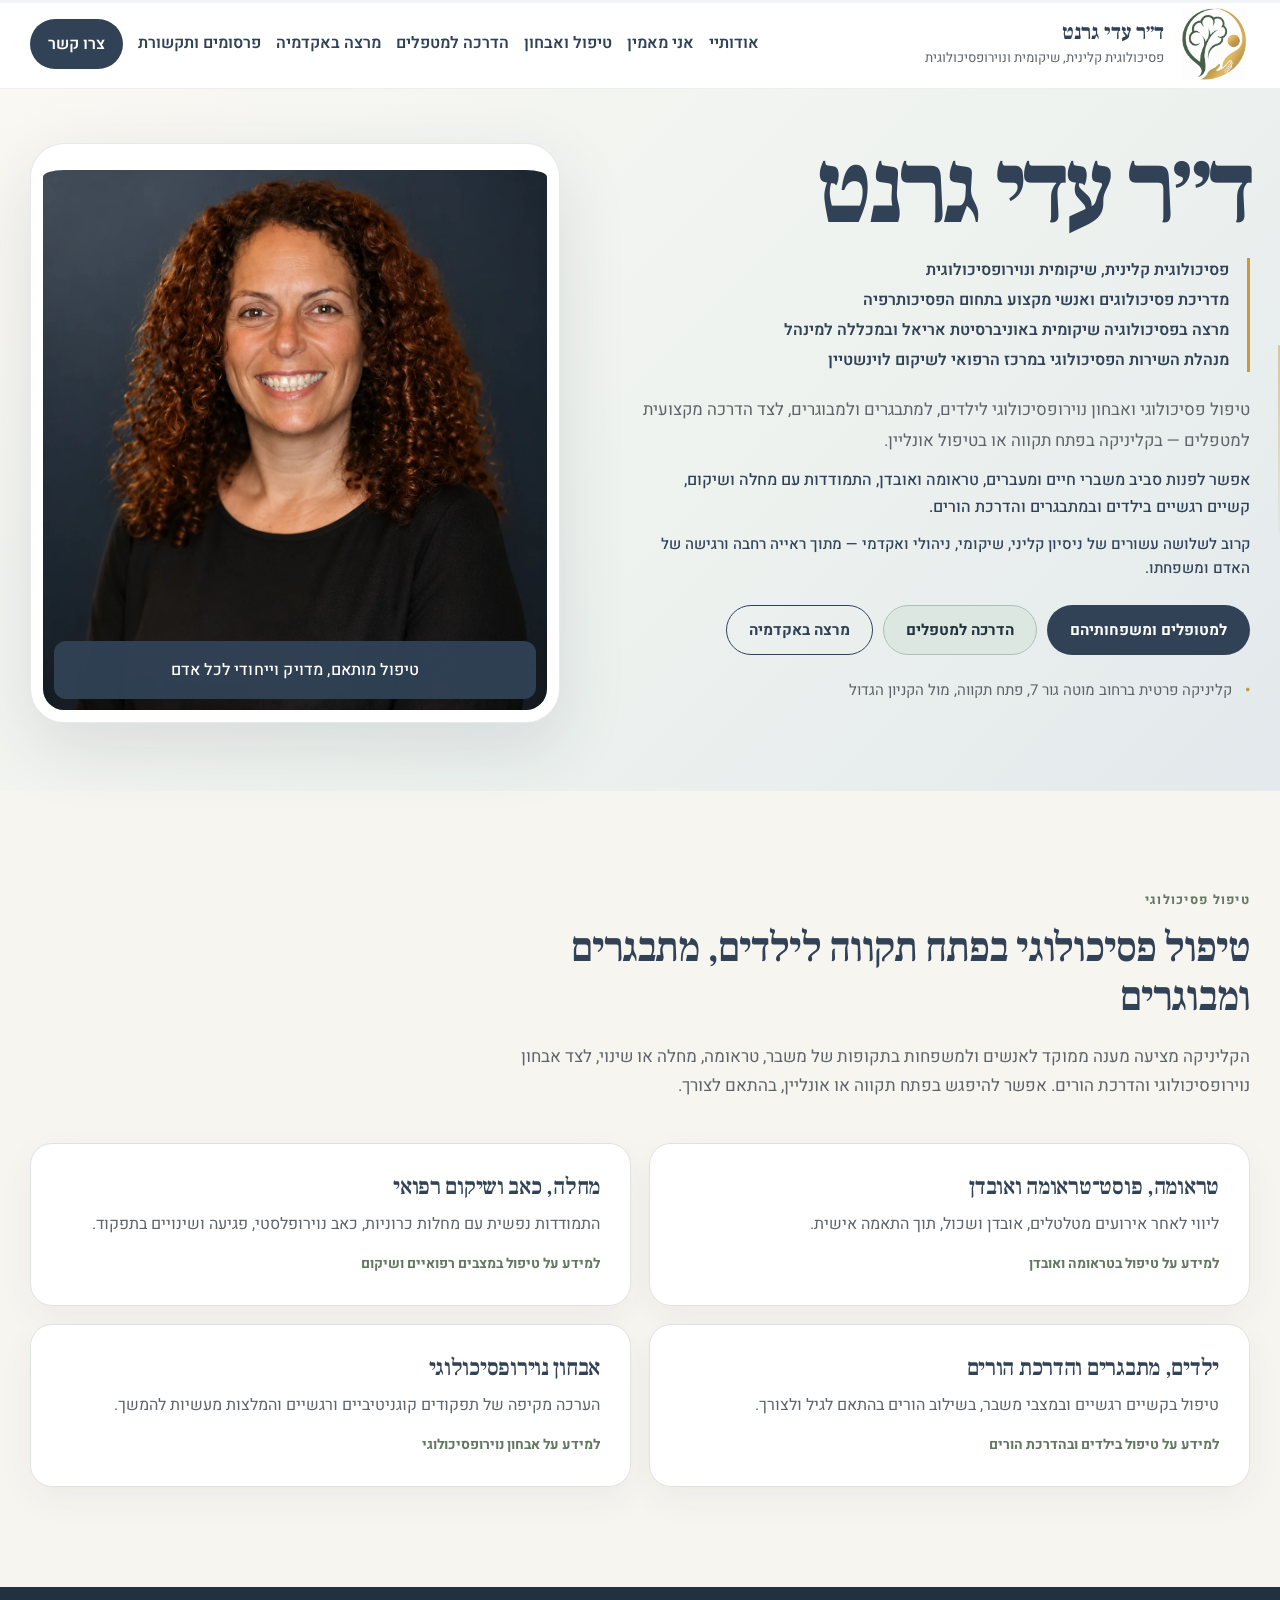
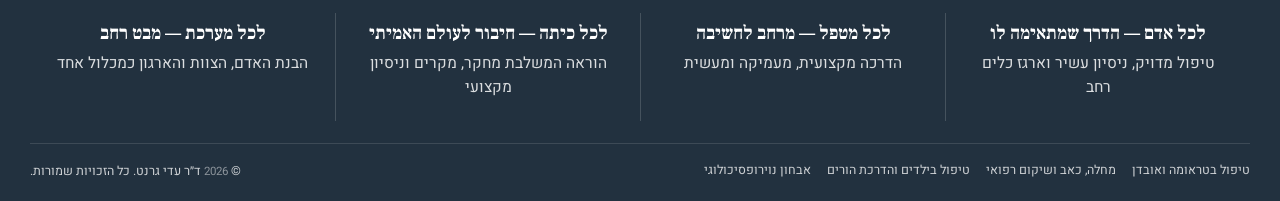
==== commit bbef4ca0: "Add files via upload" ====
--- a/index.html
+++ b/index.html
@@ -4,19 +4,18 @@
 <head>
 <meta charset="utf-8"/>
 <meta content="width=device-width,initial-scale=1" name="viewport"/>
-<meta content="ד״ר עדי גרנט — פסיכולוגית קלינית, שיקומית ונוירופסיכולוגית. טיפול ואבחון לילדים, מתבגרים ומבוגרים, הדרכת מטפלים וייעוץ מקצועי בפתח תקווה ובאונליין." name="description"/>
+<meta content="טיפול פסיכולוגי בפתח תקווה ואונליין עם ד״ר עדי גרנט — פסיכולוגית קלינית ושיקומית. טראומה ואובדן, משברי חיים, מחלה ושיקום, ילדים ואבחון נוירופסיכולוגי." name="description"/>
 <meta content="#314257" name="theme-color"/>
 <meta content="he_IL" property="og:locale"/>
 <meta content="website" property="og:type"/>
-<meta content="טיפול פסיכולוגי בישראל ובחו״ל | ד״ר עדי גרנט" property="og:title"/>
-<meta content="ד״ר עדי גרנט — פסיכולוגית קלינית, שיקומית ונוירופסיכולוגית. טיפול ואבחון לילדים, מתבגרים ומבוגרים, הדרכת מטפלים וייעוץ מקצועי בפתח תקווה ובאונליין." property="og:description"/>
-<title>טיפול פסיכולוגי בישראל ובחו״ל | ד״ר עדי גרנט</title>
+<meta content="טיפול פסיכולוגי בפתח תקווה | ד״ר עדי גרנט" property="og:title"/>
+<meta content="טיפול פסיכולוגי בפתח תקווה ואונליין עם ד״ר עדי גרנט — פסיכולוגית קלינית ושיקומית. טראומה ואובדן, משברי חיים, מחלה ושיקום, ילדים ואבחון נוירופסיכולוגי." property="og:description"/>
+<title>טיפול פסיכולוגי בפתח תקווה | ד״ר עדי גרנט</title>
 <link href="https://fonts.googleapis.com" rel="preconnect"/>
 <link crossorigin="" href="https://fonts.gstatic.com" rel="preconnect"/>
 <link href="https://fonts.googleapis.com/css2?family=Heebo:wght@300;400;500;600;700&amp;family=Frank+Ruhl+Libre:wght@500;600;700&amp;display=swap" rel="stylesheet"/>
 <link href="style.css" rel="stylesheet"/>
-<script type="application/ld+json">{"@context":"https://schema.org","@type":"Person","name":"ד״ר עדי גרנט","jobTitle":"פסיכולוגית קלינית, שיקומית ונוירופסיכולוגית","description":"פסיכולוגית קלינית, שיקומית ונוירופסיכולוגית; מנהלת השירות הפסיכולוגי במרכז הרפואי לשיקום לוינשטיין, מדריכה ומרצה בפסיכולוגיה שיקומית.","worksFor":{"@type":"MedicalOrganization","name":"המרכז הרפואי לשיקום לוינשטיין"},"affiliation":[{"@type":"CollegeOrUniversity","name":"אוניברסיטת אריאל"},{"@type":"CollegeOrUniversity","name":"המכללה למינהל"}],"knowsAbout":["פסיכולוגיה קלינית","פסיכולוגיה שיקומית","נוירופסיכולוגיה","פסיכותרפיה","אבחון נוירופסיכולוגי","הדרכת מטפלים"]}</script>
-</head>
+<script type="application/ld+json">{"@context":"https://schema.org","@graph":[{"@type":"WebSite","@id":"https://adigranat.github.io/#website","url":"https://adigranat.github.io/","name":"ד״ר עדי גרנט — פסיכולוגית קלינית ושיקומית","inLanguage":"he-IL","publisher":{"@id":"https://adigranat.github.io/#adi-granat"}},{"@type":"Person","@id":"https://adigranat.github.io/#adi-granat","name":"ד״ר עדי גרנט","url":"https://adigranat.github.io/","image":"https://adigranat.github.io/assets/adi-granat-portrait.webp","jobTitle":["פסיכולוגית קלינית","פסיכולוגית שיקומית","נוירופסיכולוגית","מדריכת פסיכולוגים"],"description":"פסיכולוגית קלינית ושיקומית מומחית ומדריכה, נוירופסיכולוגית, מנהלת השירות הפסיכולוגי במרכז הרפואי לשיקום לוינשטיין, מרצה ומדריכה.","telephone":"+972-54-247-4788","email":"Adi.psychoservice@gmail.com","address":{"@type":"PostalAddress","streetAddress":"מוטה גור 7","addressLocality":"פתח תקווה","addressCountry":"IL"},"worksFor":{"@type":"MedicalOrganization","name":"המרכז הרפואי לשיקום לוינשטיין"},"affiliation":[{"@type":"CollegeOrUniversity","name":"אוניברסיטת אריאל"},{"@type":"CollegeOrUniversity","name":"המכללה למינהל"}],"alumniOf":{"@type":"CollegeOrUniversity","name":"אוניברסיטת בר-אילן"},"sameAs":["https://www1.health.gov.il/nursing/influence/neta/2024-participants/adig/","https://www.ariel.ac.il/wp/acad-sec/%D7%99%D7%95%D7%9D-%D7%97%D7%A9%D7%99%D7%A4%D7%94-%D7%94%D7%9E%D7%92%D7%9E%D7%94-%D7%94%D7%A9%D7%99%D7%A7%D7%95%D7%9E%D7%99%D7%AA/","https://www.hebpsy.net/showprofile.asp?id=1170"],"knowsAbout":["טיפול פסיכולוגי","פסיכולוגיה קלינית","פסיכולוגיה שיקומית","נוירופסיכולוגיה","אבחון נוירופסיכולוגי","טראומה","פוסט טראומה","אובדן ושכול","משברי חיים ומעברים","שיקום רפואי","מחלות כרוניות","כאב נוירופלסטי","טיפול בילדים ובמתבגרים","הדרכת הורים","EMDR","CBT","ACT","היפנוזה","Play Therapy","מיינדפולנס"]},{"@type":"WebPage","@id":"https://adigranat.github.io/#webpage","url":"https://adigranat.github.io/","name":"טיפול פסיכולוגי בפתח תקווה | ד״ר עדי גרנט","description":"טיפול פסיכולוגי בפתח תקווה ואונליין עם ד״ר עדי גרנט — פסיכולוגית קלינית ושיקומית. טראומה ואובדן, משברי חיים, מחלה ושיקום, ילדים ואבחון נוירופסיכולוגי.","inLanguage":"he-IL","isPartOf":{"@id":"https://adigranat.github.io/#website"},"about":{"@id":"https://adigranat.github.io/#adi-granat"},"dateModified":"2026-08-16","breadcrumb":{"@id":"https://adigranat.github.io/#breadcrumb"}},{"@type":"BreadcrumbList","@id":"https://adigranat.github.io/#breadcrumb","itemListElement":[{"@type":"ListItem","position":1,"name":"דף הבית","item":"https://adigranat.github.io/"}]},{"@type":"MedicalBusiness","@id":"https://adigranat.github.io/#clinic","name":"הקליניקה של ד״ר עדי גרנט","url":"https://adigranat.github.io/contact.html","image":"https://adigranat.github.io/assets/adi-granat-portrait.webp","description":"קליניקה פרטית לטיפול פסיכולוגי ואבחון נוירופסיכולוגי לילדים, מתבגרים ומבוגרים בפתח תקווה, לצד אפשרות למפגשים מקוונים.","telephone":"+972-54-247-4788","email":"Adi.psychoservice@gmail.com","address":{"@type":"PostalAddress","streetAddress":"מוטה גור 7","addressLocality":"פתח תקווה","addressCountry":"IL"},"hasMap":"https://www.google.com/maps/search/?api=1&query=%D7%A8%D7%97%D7%95%D7%91+%D7%9E%D7%95%D7%98%D7%94+%D7%92%D7%95%D7%A8+7,+%D7%A4%D7%AA%D7%97+%D7%AA%D7%A7%D7%95%D7%95%D7%94","founder":{"@id":"https://adigranat.github.io/#adi-granat"},"employee":{"@id":"https://adigranat.github.io/#adi-granat"},"areaServed":[{"@type":"Country","name":"ישראל"},{"@type":"City","name":"פתח תקווה"}]}]}</script><link href="https://adigranat.github.io/" rel="canonical"/><meta content="https://adigranat.github.io/" property="og:url"/><meta content="https://adigranat.github.io/assets/social-preview.jpg" property="og:image"/><meta content="1200" property="og:image:width"/><meta content="630" property="og:image:height"/><meta content="summary_large_image" name="twitter:card"/><meta content="טיפול פסיכולוגי בפתח תקווה | ד״ר עדי גרנט" name="twitter:title"/><meta content="טיפול פסיכולוגי בפתח תקווה ואונליין עם ד״ר עדי גרנט — פסיכולוגית קלינית ושיקומית. טראומה ואובדן, משברי חיים, מחלה ושיקום, ילדים ואבחון נוירופסיכולוגי." name="twitter:description"/><meta content="https://adigranat.github.io/assets/social-preview.jpg" name="twitter:image"/><link href="assets/favicon-32.png" rel="icon" sizes="32x32" type="image/png"/><link href="assets/apple-touch-icon.png" rel="apple-touch-icon" sizes="180x180"/><meta content="ד״ר עדי גרנט" property="og:site_name"/><meta content="ד״ר עדי גרנט" name="author"/><meta content="index,follow,max-snippet:-1,max-image-preview:large,max-video-preview:-1" name="robots"/><meta content="ד״ר עדי גרנט — פסיכולוגית קלינית, שיקומית ונוירופסיכולוגית" property="og:image:alt"/><meta content="ד״ר עדי גרנט — פסיכולוגית קלינית, שיקומית ונוירופסיכולוגית" name="twitter:image:alt"/></head>
 <body>
 <a class="skip-link" href="#main">דילוג לתוכן המרכזי</a>
 <header class="site-header"><div class="shell header-inner">
@@ -34,7 +33,7 @@
 <p>מרצה בפסיכולוגיה שיקומית באוניברסיטת אריאל ובמכללה למינהל</p>
 <p>מנהלת השירות הפסיכולוגי במרכז הרפואי לשיקום לוינשטיין</p>
 </div>
-<p class="hero-lead">טיפול פסיכולוגי ואבחון נוירופסיכולוגי לילדים, למתבגרים ולמבוגרים, לצד הדרכה מקצועית למטפלים — בקליניקה בפתח תקווה ובמפגשים מקוונים.</p>
+<p class="hero-lead">טיפול פסיכולוגי ואבחון נוירופסיכולוגי לילדים, למתבגרים ולמבוגרים, לצד הדרכה מקצועית למטפלים — בקליניקה בפתח תקווה או בטיפול אונליין.</p><p class="hero-fit-note">אפשר לפנות סביב משברי חיים ומעברים, טראומה ואובדן, התמודדות עם מחלה ושיקום, קשיים רגשיים בילדים ובמתבגרים והדרכת הורים.</p>
 <p class="hero-experience">קרוב לשלושה עשורים של ניסיון קליני, שיקומי, ניהולי ואקדמי — מתוך ראייה רחבה ורגישה של האדם ומשפחתו.</p>
 <div class="actions audience-actions">
 <a class="button primary" href="therapy.html">למטופלים ומשפחותיהם</a>
@@ -43,12 +42,11 @@
 </div>
 <div aria-label="פרטי הקליניקה" class="hero-location">
 <p>קליניקה פרטית ברחוב מוטה גור 7, פתח תקווה, מול הקניון הגדול</p>
-
 </div>
 </div>
 <figure class="portrait"><img alt="ד״ר עדי גרנט" decoding="async" height="1402" src="assets/adi-granat-portrait.webp" width="1122"/><figcaption>טיפול מותאם, מדויק וייחודי לכל אדם</figcaption></figure>
 </div></section>
-</main>
+<section class="section soft seo-intent-section"><div class="shell"><div class="section-head"><p class="eyebrow">טיפול פסיכולוגי</p><h2>טיפול פסיכולוגי בפתח תקווה לילדים, מתבגרים ומבוגרים</h2><p class="seo-intro">הקליניקה מציעה מענה ממוקד לאנשים ולמשפחות בתקופות של משבר, טראומה, מחלה או שינוי, לצד אבחון נוירופסיכולוגי והדרכת הורים. אפשר להיפגש בפתח תקווה או אונליין, בהתאם לצורך.</p></div><div class="seo-topic-grid"><a class="seo-topic-card" href="trauma.html"><h3>טראומה, פוסט־טראומה ואובדן</h3><p>ליווי לאחר אירועים מטלטלים, אובדן ושכול, תוך התאמה אישית.</p><span>למידע על טיפול בטראומה ואובדן</span></a><a class="seo-topic-card" href="rehabilitation.html"><h3>מחלה, כאב ושיקום רפואי</h3><p>התמודדות נפשית עם מחלות כרוניות, כאב נוירופלסטי, פגיעה ושינויים בתפקוד.</p><span>למידע על טיפול במצבים רפואיים ושיקום</span></a><a class="seo-topic-card" href="children.html"><h3>ילדים, מתבגרים והדרכת הורים</h3><p>טיפול בקשיים רגשיים ובמצבי משבר, בשילוב הורים בהתאם לגיל ולצורך.</p><span>למידע על טיפול בילדים ובהדרכת הורים</span></a><a class="seo-topic-card" href="neuropsychology.html"><h3>אבחון נוירופסיכולוגי</h3><p>הערכה מקיפה של תפקודים קוגניטיביים ורגשיים והמלצות מעשיות להמשך.</p><span>למידע על אבחון נוירופסיכולוגי</span></a></div></div></section></main>
 <footer class="site-footer site-footer-messages-only">
 <div aria-label="תחומי המענה של ד״ר עדי גרנט" class="shell footer-messages-grid">
 <article class="footer-message-box">
@@ -68,9 +66,11 @@
 <span>הבנת האדם, הצוות והארגון כמכלול אחד</span>
 </article>
 </div>
-<div class="shell footer-bottom">
+<div class="shell footer-lower-row">
+<nav aria-label="תחומי טיפול ואבחון" class="footer-topic-links"><a href="trauma.html">טיפול בטראומה ואובדן</a><a href="rehabilitation.html">מחלה, כאב ושיקום רפואי</a><a href="children.html">טיפול בילדים והדרכת הורים</a><a href="neuropsychology.html">אבחון נוירופסיכולוגי</a></nav>
+<div class="footer-bottom">
 <span>© <span id="year"></span> ד״ר עדי גרנט. כל הזכויות שמורות.</span>
-<span>אין לשלוח מידע רפואי או נפשי רגיש בפנייה הראשונית.</span>
+</div>
 </div>
 </footer>
 <script src="script.js"></script>
--- a/style.css
+++ b/style.css
@@ -11,31 +11,12 @@
 .centered>p:last-child{color:var(--text);max-width:820px;margin-inline:auto}
 
 
-
-
-
-
-
-
-
-
-
-
-
-
-
-
-
-
-
-
 @media(max-width:980px){}
 @media(max-width:640px){.audience-actions{flex-direction:column}.audience-actions .button{width:100%}}
 
 /* Header refinements */
 .brand{min-width:300px}
 .brand small{max-width:270px}
-.main-nav{gap:16px}
 .main-nav a{font-size:.8rem}
 #academia{scroll-margin-top:110px}
 @media (max-width:1180px){
@@ -100,7 +81,6 @@
 /* Header typography enlargement */
 .brand{min-width:320px}
 .brand strong{font-size:1.34rem;line-height:1.15}
-.brand small{font-size:.82rem;line-height:1.45;max-width:290px}
 .main-nav{gap:16px}
 .main-nav a{font-size:.86rem;font-weight:600}
 .main-nav .nav-cta{padding:11px 18px}
@@ -147,114 +127,80 @@
 /* Four audience messages */
 
 
-
-
-
-
 @media (max-width:900px){
-  
-  
+
+
 }
 
 @media (max-width:560px){
-  
-  
+
+
 }
 
 
 /* Alignment fix for four-message boxes */
 
 
-
-
-
-
-
 @media (max-width: 1100px){
-  
-  
-  
+
+
 }
 
 @media (max-width: 900px){
-  
-  
-  
+
+
 }
 
 @media (max-width: 560px){
-  
-  
-  
+
+
 }
 
 
 /* Tighter spacing between headline and supporting sentence */
 
 
-
 @media (max-width:900px){
-  
+
 }
 
 
 /* Final alignment fix for the four blue boxes */
 
 
-
-
-
-
-
-
 @media (max-width:900px){
-  
-  
-  
+
+
 }
 
 @media (max-width:560px){
-  
-  
-  
+
+
 }
 
 
 /* Reduce the gap between the title and the explanation in the four blue boxes */
 
 
-
 @media (max-width:560px){
-  
+
 }
 
 
 /* Further reduce the gap between headline and explanation */
 
 
-
-
-
 /* Uniform alignment for the four blue boxes */
 
 
-
-
-
-
-
-
-
-
 @media (max-width:900px){
-  
-  
+
+
 }
 
 @media (max-width:560px){
-  
-  
-  
+
+
 }
 
 
@@ -264,22 +210,14 @@
 }
 
 
-
-
-
-
-
-
 @media (max-width:900px){
-  
-  
-  
+
+
 }
 
 @media (max-width:560px){
-  
-  
-  
+
+
 }
 
 
@@ -373,12 +311,6 @@
 .about-page-hero{background:linear-gradient(145deg,#f7f5f0,#edf1ed)}
 
 
-
-
-
-
-
-
 .belief-card>span{display:inline-grid;place-items:center;width:38px;height:38px;border-radius:50%;background:rgba(199,154,59,.14);color:#8a6824;font-weight:700;font-size:.8rem}
 
 .approach-section{align-items:start}.method-tags{display:flex;flex-wrap:wrap;gap:9px;margin-top:24px}.method-tags span{padding:8px 14px;border-radius:999px;background:#eef1ed;border:1px solid #dce3db;font-weight:600;font-size:.86rem}
@@ -387,13 +319,12 @@
 .belief-hero-grid{display:grid;grid-template-columns:.9fr 1.1fr;gap:70px;align-items:center}
 .belief-copy h1{font-family:"Frank Ruhl Libre",serif;font-size:clamp(3rem,6vw,5.4rem);line-height:1.03;letter-spacing:-.035em;margin:0 0 24px}.belief-copy .lead{color:var(--text);font-size:1.13rem;max-width:620px}
 .belief-visual{margin:0;position:relative}.belief-visual img{width:100%;border-radius:32px;box-shadow:var(--shadow);border:1px solid rgba(49,66,87,.1)}.belief-visual figcaption{position:absolute;left:50%;transform:translateX(-50%);bottom:22px;width:max-content;max-width:calc(100% - 48px);background:rgba(247,245,240,.84);backdrop-filter:blur(8px);-webkit-backdrop-filter:blur(8px);color:var(--navy);padding:12px 20px;border-radius:999px;text-align:center;font-weight:600;border:1px solid rgba(255,255,255,.65);box-shadow:0 10px 24px rgba(34,49,63,.14)}
-.belief-copy-minimal{display:flex;align-items:center}.belief-copy-minimal .lead{font-family:"Frank Ruhl Libre",serif;font-size:clamp(1.9rem,3vw,2.75rem);line-height:1.55;color:var(--navy);max-width:560px;margin:0}@media(max-width:1000px){.belief-copy-minimal .lead{max-width:none}}
+.belief-copy-minimal{display:flex;align-items:center}.belief-copy-minimal .lead{font-family:"Frank Ruhl Libre",serif;font-size:clamp(1.9rem,3vw,2.75rem);line-height:1.55;color:var(--navy);max-width:560px;margin:0}@media(max-width:1000px){}
 
 
 .belief-principles .cards{margin-top:34px}.belief-card{border-top:3px solid var(--sage)}.belief-card h3{margin-top:0}.belief-cta-panel{max-width:980px;margin:auto;padding:34px 40px;background:linear-gradient(140deg,#f8f5ed,#eef2ee);border:1px solid var(--line);border-radius:26px;box-shadow:0 16px 40px rgba(34,49,63,.06)}.belief-cta-panel h2{margin:0 0 8px;font-size:1.72rem;line-height:1.3}.belief-cta-panel p{margin:0;color:var(--text);font-size:1.12rem;line-height:1.7}
 @media(max-width:1000px){.belief-hero-grid{grid-template-columns:1fr}.expertise-grid-elegant{grid-template-columns:1fr 1fr}.expertise-grid-elegant article{min-height:320px}.belief-visual{max-width:720px}}
 @media(max-width:640px){.expertise-grid-elegant{grid-template-columns:1fr}.expertise-grid-elegant article{padding:28px 22px}.expertise-grid-elegant h3{font-size:1.38rem;max-width:100%}.belief-hero{padding:56px 0}.belief-copy h1{font-size:3.1rem}.belief-visual figcaption{position:static;transform:none;margin:12px auto 0;background:rgba(247,245,240,.96);color:var(--navy);max-width:100%;box-shadow:none}.belief-intro-frame{padding:48px 26px 34px}.belief-intro-copy p{font-size:1.04rem;line-height:1.9}.belief-intro-copy .belief-opening{font-size:1.04rem;line-height:1.9}.belief-intro-copy blockquote{font-size:1.22rem;margin:30px 0 0;padding:22px}.belief-cta-panel{padding:28px 22px}.belief-cta-panel h2{font-size:1.48rem}.belief-cta-panel p{font-size:1.05rem}}
-
 
 
 .about-intro-frame{max-width:940px;margin:auto;padding:42px 48px;background:#fff;border:1px solid var(--line);border-radius:28px;box-shadow:0 18px 46px rgba(34,49,63,.055)}
@@ -413,7 +344,6 @@
 .professionals-intro-copy .lead{font-size:1.12rem;line-height:1.95;color:var(--text);font-weight:400;margin:0 0 24px}
 .professional-story-frame{margin-top:34px;padding:42px 48px;background:#fff;border:1px solid var(--line);border-radius:28px;box-shadow:0 18px 46px rgba(34,49,63,.055)}.about-cta-panel{max-width:980px;margin:auto;padding:34px 40px;background:linear-gradient(140deg,#f8f5ed,#eef2ee);border:1px solid var(--line);border-radius:26px;box-shadow:0 16px 40px rgba(34,49,63,.06)}.about-cta-panel h2{margin:0 0 10px;font-size:2rem;line-height:1.25}.about-cta-panel p{margin:0;color:var(--text);font-size:1rem}
 @media(max-width:640px){.professional-story-frame,.about-intro-frame{padding:48px 26px 34px}.about-intro-copy p{font-size:1.04rem;line-height:1.9}.about-intro-copy blockquote{font-size:1.22rem;padding:22px}.about-cta-panel{padding:28px 22px}.about-cta-panel h2{font-size:1.55rem}}
-
 
 
 .about-section-head{max-width:none}.about-section-title{font-size:clamp(1.6rem,2vw,1.95rem);line-height:1.32;white-space:nowrap}
@@ -472,39 +402,7 @@
 @media(max-width:640px){.about-hero-copy-minimal .lead{font-size:1.5rem;line-height:1.82;max-width:100%;text-wrap:pretty}}
 
 
-
-
 /* Contact page — coherent with the site */
-
-
-
-
-
-
-
-
-
-
-
-
-
-
-
-
-
-
-
-
-
-
-
-
-
-
-
-
-
-
 
 
 @media(max-width:980px){}
@@ -512,47 +410,6 @@
 
 
 /* Contact page based on the selected reference */
-
-
-
-
-
-
-
-
-
-
-
-
-
-
-
-
-
-
-
-
-
-
-
-
-
-
-
-
-
-
-
-
-
-
-
-
-
-
-
-
-
 
 
 @media(max-width:1100px){}
@@ -574,15 +431,6 @@
 /* Contact layout refinement: equal framed halves, swapped sides, no plant */
 
 
-
-
-
-
-
-
-
-
-
 @media(max-width:1100px){}
 @media(max-width:640px){}
 
@@ -595,10 +443,7 @@
 .contact-idea-two-intro{text-align:center;background:linear-gradient(180deg,rgba(255,255,255,.88),rgba(252,249,244,.82))}
 
 
-
 .contact-idea-two-intro h1{margin:0;font-family:"Frank Ruhl Libre",serif;font-size:clamp(3.6rem,5vw,5rem);line-height:1.04;letter-spacing:-.04em;color:#20385f}
-
-
 
 
 .contact-idea-two-signature{margin:28px 0 0;color:#8ea087;font-family:"Frank Ruhl Libre",serif;font-size:2.35rem;font-style:italic}
@@ -625,7 +470,7 @@
 .contact-idea-two-map-frame iframe{display:block;width:100%;height:430px;border:0;filter:saturate(.84) brightness(1.03)}
 .contact-idea-two-map-link{align-self:center;margin-top:18px;color:#60745d;font-weight:700;text-decoration:underline;text-underline-offset:4px}
 @media(max-width:1050px){.contact-idea-two-grid{grid-template-columns:1fr}.contact-idea-two-grid>section+section{border-right:0;border-top:1px solid rgba(49,66,87,.08)}.contact-idea-two-grid>section{padding:48px 36px}.contact-idea-two-action-list{grid-template-columns:repeat(3,1fr)}.contact-idea-two-map-frame iframe{height:380px}}
-@media(max-width:700px){.contact-idea-two{padding:30px 0 58px}.contact-idea-two-grid{border-radius:22px}.contact-idea-two-grid>section{padding:38px 20px}.contact-idea-two-intro h1{font-size:3.15rem}.contact-idea-two-signature{font-size:2rem}.contact-idea-two-action-list{grid-template-columns:1fr}.contact-idea-two-map-frame iframe{height:300px}}
+@media(max-width:700px){.contact-idea-two{padding:30px 0 58px}.contact-idea-two-grid{border-radius:22px}.contact-idea-two-intro h1{font-size:3.15rem}.contact-idea-two-signature{font-size:2rem}.contact-idea-two-action-list{grid-template-columns:1fr}.contact-idea-two-map-frame iframe{height:300px}}
 
 
 /* Contact idea 2 — synchronized columns */
@@ -650,7 +495,6 @@
 .contact-idea-two-head-ornament{display:block;width:104px;height:18px;position:relative;margin:0 auto}
 .contact-idea-two-head-ornament:before{content:"";position:absolute;left:0;right:0;top:8px;height:1px;background:linear-gradient(90deg,transparent,#d2ad65 16%,#d2ad65 84%,transparent)}
 .contact-idea-two-head-ornament:after{content:"◆";position:absolute;left:50%;top:-2px;transform:translateX(-50%);font-size:.72rem;color:#d2ad65}
-
 
 
 /* Publications and media page */
@@ -688,9 +532,6 @@
 .therapy-page{overflow:hidden}.therapy-hero{padding:104px 0 94px;background:linear-gradient(145deg,#f7f5f0 0%,#edf1ed 100%)}.therapy-hero-inner{max-width:1040px}.therapy-hero h1{margin:0;font-family:"Frank Ruhl Libre",serif;font-size:clamp(4rem,7.3vw,6.6rem);line-height:.98;letter-spacing:-.045em}.therapy-hero .lead{max-width:800px;margin:28px 0 0;color:var(--text);font-size:1.22rem;line-height:1.9}.therapy-hero-actions{display:flex;flex-wrap:wrap;gap:12px;margin-top:30px}.therapy-intro{padding-bottom:62px}.therapy-intro-grid{display:grid;grid-template-columns:.82fr 1.18fr;gap:92px;align-items:start}.therapy-sticky-heading h2{font-size:clamp(2.8rem,5vw,4.3rem)}.therapy-opening{padding-top:7px}.therapy-opening p{font-size:1.08rem;line-height:1.95}.therapy-process-section{padding:0 0 110px}.neuro-section{background:linear-gradient(145deg,#f8f5ee 0%,#eef2ee 100%);color:var(--navy);border-top:1px solid rgba(49,66,87,.06);border-bottom:1px solid rgba(49,66,87,.06)}.neuro-grid{display:grid;grid-template-columns:.85fr 1.15fr;gap:90px;align-items:start}.neuro-heading h2{font-size:clamp(3rem,5vw,4.5rem)}.neuro-section .eyebrow{color:var(--sage-dark)}.neuro-pullquote{margin:28px 0 0;padding-right:22px;border-right:3px solid var(--gold);font-family:"Frank Ruhl Libre",serif;font-size:1.35rem;line-height:1.65;color:var(--navy)}.neuro-content p,.neuro-content .lead{color:var(--text);line-height:1.95}.neuro-content .lead{color:var(--navy)}.neuro-purpose-panel{display:grid;grid-template-columns:.9fr 1.1fr;gap:70px;margin-top:70px;padding:42px 46px;background:rgba(255,255,255,.82);border:1px solid rgba(49,66,87,.10);border-radius:28px;box-shadow:0 14px 35px rgba(34,49,63,.05)}.neuro-purpose-panel h3{margin:0;font-size:clamp(2rem,3.5vw,3rem);line-height:1.32}.neuro-purpose-panel .prose p{color:var(--text);margin-top:0;line-height:1.9}.assessment-flow{background:#fff}.assessment-flow .section-head{margin-bottom:48px}
 @media(max-width:900px){.therapy-intro-grid,.neuro-grid,.neuro-purpose-panel{grid-template-columns:1fr;gap:32px}.therapy-sticky-heading{position:static}}
 @media(max-width:640px){.therapy-hero{padding:68px 0 62px}.therapy-hero h1{font-size:3.25rem}.therapy-hero .lead{font-size:1.04rem}.therapy-hero-actions{display:grid}.therapy-hero-actions .button{width:100%}.therapy-intro{padding:72px 0 46px}.therapy-process-section{padding-bottom:76px}.neuro-section{padding:76px 0}.neuro-purpose-panel{margin-top:48px;padding:28px 22px}}
-
-/* v41 — align the Treatment & Assessment hero title with the restrained
-   primary-heading scale used across the completed About/Belief pages. */
 .therapy-hero h1{
   max-width:980px;
   font-family:"Frank Ruhl Libre",serif;
@@ -707,15 +548,6 @@
     text-wrap:pretty;
   }
 }
-
-
-
-
-
-
-
-
-/* v46 — simplified process section: no side image, no numbered marker circles, no closing note */
 .therapy-process-option-one{padding:8px 0 108px}
 .therapy-process-option-one-shell{display:block}
 .therapy-process-option-one-content{position:relative;max-width:1040px;margin:0 auto;direction:rtl}
@@ -729,22 +561,13 @@
 .therapy-process-icon svg{width:42px;height:42px}
 @media(max-width:980px){.therapy-process-option-one-content{max-width:760px}.therapy-process-row{grid-template-columns:minmax(0,1fr) 70px;gap:20px;padding:22px 0 30px}.therapy-process-icon{width:70px;height:70px}.therapy-process-icon svg{width:34px;height:34px}.therapy-process-copy h3{font-size:1.42rem}.therapy-process-copy p{font-size:.98rem}}
 @media(max-width:640px){.therapy-process-option-one{padding-bottom:74px}.therapy-process-row{grid-template-columns:minmax(0,1fr) 56px;gap:14px;padding:20px 0 26px}.therapy-process-icon{width:56px;height:56px}.therapy-process-icon svg{width:28px;height:28px}.therapy-process-copy h3{font-size:1.2rem;margin-bottom:8px}.therapy-process-copy p{font-size:.95rem;line-height:1.82}}
-
-
-/* v50 — assessment process styled like the six treatment stages */
 .assessment-process-list{max-width:1040px;margin:0 auto}
 .assessment-process-row{display:grid;grid-template-columns:minmax(0,1fr) 88px;gap:30px;align-items:center;padding:24px 0 34px;border-bottom:1px solid var(--line);direction:ltr}
 .assessment-process-row:first-child{padding-top:8px}
 .assessment-process-row:last-child{border-bottom:0;padding-bottom:8px}
-.assessment-process-copy{direction:rtl;text-align:right}
-.assessment-process-copy h3{margin:0 0 12px;font-size:clamp(1.58rem,2.15vw,1.95rem);line-height:1.35}
-.assessment-process-copy p{margin:0;color:var(--text);font-size:1rem;line-height:1.92}
 .assessment-process-icon{width:88px;height:88px;border-radius:50%;display:grid;place-items:center;background:#fff;border:1px solid rgba(99,119,97,.15);color:var(--sage-dark)}
-.assessment-process-icon svg{width:42px;height:42px}
-@media(max-width:980px){.assessment-process-list{max-width:760px}.assessment-process-row{grid-template-columns:minmax(0,1fr) 70px;gap:20px;padding:22px 0 30px}.assessment-process-icon{width:70px;height:70px}.assessment-process-icon svg{width:34px;height:34px}.assessment-process-copy h3{font-size:1.42rem}.assessment-process-copy p{font-size:.98rem}}
-@media(max-width:640px){.assessment-process-row{grid-template-columns:minmax(0,1fr) 56px;gap:14px;padding:20px 0 26px}.assessment-process-icon{width:56px;height:56px}.assessment-process-icon svg{width:28px;height:28px}.assessment-process-copy h3{font-size:1.2rem;margin-bottom:8px}.assessment-process-copy p{font-size:.95rem;line-height:1.82}}
-
-/* v51 — soften neuropsychological assessment section for a more harmonious page flow */
+@media(max-width:980px){.assessment-process-list{max-width:760px}}
+@media(max-width:640px){}
 .neuro-section .section-head h2,.neuro-heading h2,.assessment-flow h2{letter-spacing:-.03em}
 .assessment-flow{padding-top:76px}
 .assessment-process-list{background:linear-gradient(180deg,#fff 0%,#fbfaf7 100%);border:1px solid rgba(49,66,87,.08);border-radius:30px;padding:14px 34px;box-shadow:0 14px 35px rgba(34,49,63,.04)}
@@ -758,8 +581,6 @@
 .assessment-process-icon svg{width:42px;height:42px}
 @media(max-width:980px){.assessment-process-list{padding:10px 24px}.assessment-process-row{grid-template-columns:minmax(0,1fr) 70px;gap:20px;padding:22px 0 30px}.assessment-process-icon{width:70px;height:70px}.assessment-process-icon svg{width:34px;height:34px}.assessment-process-copy h3{font-size:1.42rem}.assessment-process-copy p{font-size:.98rem}}
 @media(max-width:640px){.assessment-flow{padding-top:64px}.assessment-process-list{padding:8px 16px;border-radius:24px}.assessment-process-row{grid-template-columns:minmax(0,1fr) 56px;gap:14px;padding:20px 0 26px}.assessment-process-icon{width:56px;height:56px}.assessment-process-icon svg{width:28px;height:28px}.assessment-process-copy h3{font-size:1.2rem;margin-bottom:8px}.assessment-process-copy p{font-size:.95rem;line-height:1.82}}
-
-/* v52 — place the psychotherapy opening text directly below its heading */
 .therapy-intro-grid{display:block;max-width:980px}
 .therapy-sticky-heading{max-width:980px}
 .therapy-opening{max-width:900px;padding-top:4px}
@@ -789,16 +610,8 @@
 .teams-support-section{background:linear-gradient(145deg,#f8f5ee 0%,#eef2ee 100%);border-top:1px solid rgba(49,66,87,.06);border-bottom:1px solid rgba(49,66,87,.06)}
 
 
-
-
-
-
-
 @media(max-width:980px){.professionals-hero{padding:76px 0 68px}.professionals-process-list{padding:10px 24px}.professionals-process-row{grid-template-columns:minmax(0,1fr) 70px;gap:20px;padding:22px 0 30px}.professionals-process-icon{width:70px;height:70px}.professionals-process-icon svg{width:34px;height:34px}.professionals-process-copy h3{font-size:1.42rem}.professionals-process-copy p{font-size:.98rem}}
 @media(max-width:640px){.professionals-hero{padding:62px 0 58px}.professionals-hero h1{font-size:2.35rem}.professionals-hero .lead{font-size:1.04rem}.professionals-section-head h2{font-size:1.9rem}.professionals-process{padding-top:68px}.professionals-process-list{padding:8px 16px;border-radius:24px}.professionals-process-row{grid-template-columns:minmax(0,1fr) 56px;gap:14px;padding:20px 0 26px}.professionals-process-icon{width:56px;height:56px}.professionals-process-icon svg{width:28px;height:28px}.professionals-process-copy h3{font-size:1.2rem;margin-bottom:8px}.professionals-process-copy p,.professionals-intro-copy p{font-size:.95rem;line-height:1.82}}
-
-
-/* v55 — simplified resilience and burnout section */
 .teams-support-simple{max-width:1060px}
 .teams-support-heading{text-align:center;max-width:820px;margin:0 auto 42px}
 .teams-support-heading h2{margin:0;font-size:clamp(2.5rem,4.5vw,4rem);line-height:1.08;letter-spacing:-.035em}
@@ -818,8 +631,6 @@
 
 /* academia page */
 .academia-page{overflow:hidden}.academia-hero{padding:104px 0 92px;background:linear-gradient(145deg,#f7f5f0 0%,#edf1ed 100%)}.academia-hero-inner{max-width:1040px}.academia-hero h1{margin:0;font-family:"Frank Ruhl Libre",serif;font-size:clamp(2.8rem,5.4vw,4.9rem);line-height:1.07;letter-spacing:-.04em;max-width:980px}.academia-hero .lead{max-width:840px;margin:28px 0 0;color:var(--text);font-size:1.18rem;line-height:1.9}.academia-teaching-list{background:linear-gradient(180deg,#fff,#fbfaf7);border:1px solid rgba(49,66,87,.08);border-radius:30px;padding:14px 34px;box-shadow:0 14px 35px rgba(34,49,63,.04)}.academia-teaching-row{display:grid;grid-template-columns:minmax(0,1fr) 88px;gap:30px;align-items:center;padding:26px 0 34px;border-bottom:1px solid var(--line);direction:ltr}.academia-teaching-row:last-child{border-bottom:0}.academia-teaching-row>div{direction:rtl}.academia-teaching-row h3{margin:0 0 12px;font-size:clamp(1.58rem,2.15vw,1.95rem);line-height:1.35}.academia-teaching-row p{margin:0;color:var(--text);font-size:1rem;line-height:1.9}.academia-icon{width:88px;height:88px;border-radius:22px;display:grid;place-items:center;background:linear-gradient(145deg,#fbfaf7,#f1f4f0);border:1px solid rgba(49,66,87,.10);color:var(--sage-dark);box-shadow:0 8px 20px rgba(34,49,63,.035)}.academia-icon svg{width:34px;height:34px;fill:none;stroke:currentColor;stroke-width:1.55;stroke-linecap:round;stroke-linejoin:round}.academia-roles-section{background:linear-gradient(145deg,#f8f5ee,#eef2ee);border-top:1px solid rgba(49,66,87,.06);border-bottom:1px solid rgba(49,66,87,.06)}.academia-role-cards{display:grid;grid-template-columns:1fr 1fr;gap:18px}.academia-role-cards article{padding:28px;background:rgba(255,255,255,.86);border:1px solid rgba(49,66,87,.09);border-radius:22px;box-shadow:0 12px 30px rgba(34,49,63,.04)}.academia-role-cards strong,.academia-role-cards span{display:block}.academia-role-cards strong{font-family:"Frank Ruhl Libre",serif;font-size:1.34rem;margin-bottom:8px}.academia-role-cards span{color:var(--text);line-height:1.75}@media(max-width:980px){.academia-teaching-row{grid-template-columns:minmax(0,1fr) 70px}.academia-icon{width:70px;height:70px}.academia-icon svg{width:30px;height:30px}}@media(max-width:640px){.academia-hero{padding:62px 0 58px}.academia-hero h1{font-size:2.35rem}.academia-hero .lead{font-size:1.04rem}.academia-teaching-list{padding:8px 16px}.academia-teaching-row{grid-template-columns:minmax(0,1fr) 56px;gap:14px;padding:20px 0 26px}.academia-icon{width:56px;height:56px}.academia-icon svg{width:25px;height:25px}.academia-teaching-row h3{font-size:1.2rem}.academia-teaching-row p{font-size:.95rem}.academia-role-cards{grid-template-columns:1fr}}
-
-/* V58 — keep the Professionals contact CTA on one line, matching Therapy & Assessment */
 .professionals-contact-cta .button{
   flex:0 0 auto;
   white-space:nowrap;
@@ -831,8 +642,6 @@
     min-width:0;
   }
 }
-
-/* Academia V59 refinements */
 .academia-teaching-section .section-head{max-width:1120px}
 .academia-teaching-section .section-head h2{max-width:none}
 .academia-roles-heading{max-width:900px;margin-bottom:44px}
@@ -848,24 +657,10 @@
 .academia-role-cards article{box-shadow:none}
 
 
-
-
 @media(max-width:980px){.academia-role-group{grid-template-columns:1fr;gap:24px}.academia-role-cards-teaching,.academia-role-cards-professional{grid-template-columns:1fr 1fr}}
 @media(max-width:640px){.academia-teaching-section .section-head{max-width:100%}.academia-role-group{padding:24px 20px}.academia-role-cards-teaching,.academia-role-cards-professional{grid-template-columns:1fr}}
-
-
-/* Academia V60 — clearer hierarchy for category heading */
-
-
-/* Media V62 — stacked section introductions */
 .media-section-head.media-section-head-stacked{display:block;max-width:900px}
 .media-section-head.media-section-head-stacked>p{margin:14px 0 0;max-width:820px}
-
-/* v63 — publications/media cards use one uniform two-column desktop grid; all items share identical card width and structure. */
-
-
-
-/* v64 — research section follows the same stacked-heading hierarchy and uniform chronological list. */
 .media-featured-section .media-research-grid{grid-template-columns:1fr;max-width:1020px}
 .media-featured-section .media-research-card{min-height:auto;padding:30px 34px;background:#fff;color:var(--navy);border:1px solid var(--line);box-shadow:0 14px 34px rgba(34,49,63,.055);justify-content:flex-start}
 .media-featured-section .media-research-card h3{font-size:1.55rem;line-height:1.45}
@@ -873,43 +668,29 @@
 .media-featured-section .media-research-card .media-meta{color:#748079;border-color:rgba(49,66,87,.1)}
 .media-featured-section .media-research-card .media-text-link{color:var(--sage-dark)}
 @media(max-width:640px){.media-featured-section .media-research-card{padding:26px 22px}}
-
-/* V69 content/UX polish */
 .hero-experience{max-width:720px;margin:10px 0 0;color:var(--navy);font-size:.94rem;font-weight:500;line-height:1.65}
 a:focus-visible,button:focus-visible{outline:3px solid var(--gold);outline-offset:4px;border-radius:6px}
 .button:focus-visible,.main-nav .nav-cta:focus-visible{border-radius:999px}
 
 .semantic-page-title{margin:0 0 14px;color:var(--sage-dark);font-family:Heebo,Arial,sans-serif!important;font-size:.78rem!important;font-weight:700!important;line-height:1.4!important;letter-spacing:.12em!important}
-
-
-
-/* V71 — restore the original contact intro composition shown in the approved reference */
 .contact-idea-two-intro-body{padding-top:14px;justify-content:flex-start}
 .contact-idea-two-intro-body>p:not(.contact-idea-two-signature){margin:0;color:#75836f;font-size:1.18rem;line-height:1.95;text-align:center}
 .contact-idea-two-signature{margin:30px 0 0;color:#8ea087;font-family:"Frank Ruhl Libre",serif;font-size:2.55rem;line-height:1.25;font-style:italic;text-align:center}
 .contact-idea-two-signature em{font-style:inherit}
 @media(max-width:700px){.contact-idea-two-intro-body>p:not(.contact-idea-two-signature){font-size:1.05rem;line-height:1.9}.contact-idea-two-signature{font-size:2.2rem;margin-top:24px}}
-
-
-/* V72 — cleaner, larger header mark */
 .brand-logo{width:76px;height:76px}
 .brand{gap:14px}
 .brand span{display:flex;align-items:center}
 .brand small{font-size:.82rem;line-height:1.45;max-width:290px}
 @media(max-width:1180px){.brand-logo{width:68px;height:68px}}
-@media(max-width:640px){.brand-logo{width:60px;height:60px}.brand small{display:none}}
-
-
-/* V75 — restore the approved earlier header identity */
+@media(max-width:640px){.brand-logo{width:60px;height:60px}}
 .brand{gap:14px;align-items:center}
 .brand-logo{width:72px;height:72px;object-fit:contain;flex:0 0 auto}
 .brand span{display:block;text-align:right;line-height:1.2}
 .brand strong{display:block;font-family:"Frank Ruhl Libre",serif;font-size:1.34rem;font-weight:700;line-height:1.2;color:var(--navy);margin:0 0 4px}
 .brand small{display:block;font-size:.82rem;line-height:1.35;max-width:310px;color:var(--text);white-space:nowrap}
 @media(max-width:1180px){.brand-logo{width:66px;height:66px}.brand strong{font-size:1.23rem}.brand small{font-size:.75rem}}
-@media(max-width:640px){.brand-logo{width:56px;height:56px}.brand strong{font-size:1.05rem;margin-bottom:2px}.brand small{display:none}}
-
-/* V80 — rebalance the Belief page hero: stronger copy, shorter supporting image */
+@media(max-width:640px){.brand-logo{width:56px;height:56px}.brand strong{font-size:1.05rem;margin-bottom:2px}}
 .belief-hero-grid{grid-template-columns:1.05fr .95fr;gap:56px}
 .belief-copy-minimal .lead{max-width:650px;font-size:clamp(1.85rem,2.7vw,2.55rem);line-height:1.5}
 .belief-visual{overflow:hidden;border-radius:32px}
@@ -926,14 +707,9 @@
   .belief-visual img{height:320px;border-radius:24px}
   .belief-visual{border-radius:24px}
 }
-
-/* V81 — page-title hierarchy for the Belief page */
 .belief-page-heading{margin-bottom:18px}
 .belief-page-heading h1.semantic-page-title{margin:0 0 14px;color:var(--sage-dark)}
 @media(max-width:640px){.belief-page-heading{margin-bottom:14px}}
-
-
-/* V83 — unified typography system across the site */
 :root{
   --type-page-title:clamp(3rem,5vw,4.55rem);
   --type-section-title:clamp(2.05rem,3.25vw,2.9rem);
@@ -1056,13 +832,8 @@
     line-height:1.55;
   }
 }
-
-/* V84 — align Publications & Media hero with the shared inner-page RTL layout */
 .media-page-hero{text-align:right}
 .media-page-hero .lead{margin:24px 0 0}
-
-
-/* V85 — one shared display-heading style for the three primary clinical statements */
 .about-hero-copy-minimal .hero-display-statement,
 .belief-copy-minimal .hero-display-statement{
   font-family:"Frank Ruhl Libre",serif;
@@ -1089,15 +860,10 @@
     text-wrap:pretty;
   }
 }
-
-/* V86 — mobile header safeguard: preserve the approved desktop brand lockup without horizontal overflow on phones. */
 @media(max-width:640px){
   .brand small{display:none}
   .brand{max-width:calc(100% - 54px)}
 }
-
-
-/* V87 — semantic hero consistency + refined mobile typography and spacing */
 .semantic-page-label{margin:0 0 14px}
 
 /* About and Belief display statements are now the real H1 while preserving the approved visual style. */
@@ -1195,9 +961,6 @@
   .belief-hero-grid{gap:24px}
   .belief-page-heading{margin-bottom:12px}
 }
-
-
-/* V88 — consistent main + supporting statement pattern for About and Belief */
 .about-hero-copy-minimal,
 .belief-copy-minimal{
   display:block;
@@ -1219,3 +982,302 @@
     line-height:1.68;
   }
 }
+.hero-fit-note{
+  max-width:760px;
+  margin:10px 0 0;
+  color:var(--navy);
+  font-size:1rem;
+  line-height:1.72;
+  font-weight:500;
+}
+
+@media(max-width:640px){
+  .hero{padding-top:54px;padding-bottom:54px}
+  .hero-grid{gap:32px}
+  .hero-fit-note{font-size:.96rem;line-height:1.65;margin-top:9px}
+  .portrait img{height:390px}
+  .site-footer.site-footer-messages-only{padding-top:18px}
+  .site-footer-messages-only .footer-messages-grid{grid-template-columns:1fr 1fr}
+  .site-footer-messages-only .footer-message-box{
+    padding:12px 10px 11px;
+    min-height:0;
+    border-left:1px solid rgba(255,255,255,.14);
+    border-bottom:1px solid rgba(255,255,255,.14);
+  }
+  .site-footer-messages-only .footer-message-box:nth-child(2n){border-left:0}
+  .site-footer-messages-only .footer-message-box strong{font-size:1.02rem;line-height:1.3;margin-bottom:4px}
+  .site-footer-messages-only .footer-message-box span{font-size:.86rem;line-height:1.42}
+  .site-footer-messages-only .footer-bottom{margin-top:16px;padding-top:14px;gap:6px}
+}
+
+@media(max-width:380px){
+  .shell{width:min(var(--max),calc(100% - 24px))}
+  :root{--type-page-title:2.1rem;--type-section-title:1.76rem}
+  .page-hero,.therapy-hero,.professionals-hero,.academia-hero,.media-page-hero,.belief-hero{padding-top:48px;padding-bottom:48px}
+  .about-intro-frame,.belief-intro-frame,.professionals-intro-frame,.academia-intro-frame,.professional-story-frame{padding:30px 18px 26px}
+  .site-footer-messages-only .footer-message-box{padding-left:8px;padding-right:8px}
+}
+.story-progress{
+  position:fixed;
+  z-index:90;
+  top:0;
+  right:0;
+  left:0;
+  height:3px;
+  pointer-events:none;
+  background:rgba(49,66,87,.055);
+}
+.story-progress-bar{
+  display:block;
+  width:100%;
+  height:100%;
+  transform:scaleX(0);
+  transform-origin:right center;
+  background:linear-gradient(90deg,var(--sage-dark),var(--gold));
+  will-change:transform;
+}
+
+.story-rail{
+  position:fixed;
+  z-index:44;
+  left:18px;
+  top:50%;
+  transform:translateY(-50%);
+  display:flex;
+  flex-direction:column;
+  align-items:center;
+  gap:10px;
+  padding:11px 8px;
+  border:1px solid rgba(49,66,87,.08);
+  border-radius:999px;
+  background:rgba(255,255,255,.72);
+  -webkit-backdrop-filter:blur(12px);
+  backdrop-filter:blur(12px);
+  box-shadow:0 10px 30px rgba(34,49,63,.07);
+  pointer-events:none;
+}
+.story-rail-dot{
+  width:6px;
+  height:6px;
+  border-radius:50%;
+  background:rgba(99,119,97,.26);
+  transition:transform .35s ease,background-color .35s ease,box-shadow .35s ease;
+}
+.story-rail-dot.is-active{
+  transform:scale(1.65);
+  background:var(--gold);
+  box-shadow:0 0 0 4px rgba(199,154,59,.12);
+}
+
+.scrollytelling-enabled .story-reveal,
+.scrollytelling-enabled .story-item{
+  opacity:0;
+  transform:translateY(24px);
+  filter:blur(1.6px);
+  transition:
+    opacity .72s cubic-bezier(.22,.61,.36,1),
+    transform .72s cubic-bezier(.22,.61,.36,1),
+    filter .72s cubic-bezier(.22,.61,.36,1);
+  transition-delay:var(--story-delay,0ms);
+  will-change:opacity,transform,filter;
+}
+.scrollytelling-enabled .story-reveal.is-visible,
+.scrollytelling-enabled .story-item.is-visible{
+  opacity:1;
+  transform:translateY(0);
+  filter:blur(0);
+}
+
+/* Give the currently read chapter a nearly imperceptible narrative emphasis. */
+.story-scene{
+  position:relative;
+}
+.story-scene::after{
+  content:"";
+  position:absolute;
+  z-index:0;
+  top:50%;
+  right:0;
+  width:2px;
+  height:0;
+  border-radius:999px;
+  background:linear-gradient(var(--gold),rgba(168,182,161,.15));
+  opacity:0;
+  transform:translateY(-50%);
+  transition:height .55s ease,opacity .4s ease;
+  pointer-events:none;
+}
+.story-scene.is-story-active::after{
+  height:min(42%,190px);
+  opacity:.48;
+}
+.story-scene > *{
+  position:relative;
+  z-index:1;
+}
+
+/* Preserve existing hover language after reveal transforms are complete. */
+.scrollytelling-enabled .card.story-item.is-visible:hover{
+  transform:translateY(-4px);
+}
+
+@media(max-width:1180px){
+  .story-rail{display:none}
+}
+
+@media(max-width:640px){
+  .story-progress{height:2px}
+  .scrollytelling-enabled .story-reveal,
+  .scrollytelling-enabled .story-item{
+    transform:translateY(14px);
+    filter:none;
+    transition-duration:.52s;
+  }
+  .story-scene::after{display:none}
+}
+
+@media(prefers-reduced-motion:reduce){
+  html{scroll-behavior:auto}
+  .scrollytelling-enabled .story-reveal,
+  .scrollytelling-enabled .story-item{
+    opacity:1!important;
+    transform:none!important;
+    filter:none!important;
+    transition:none!important;
+  }
+  .story-rail-dot,
+  .story-scene::after{transition:none!important}
+}
+.seo-intro{max-width:820px;color:var(--text);font-size:1.06rem;margin:0}
+.seo-topic-grid{display:grid;grid-template-columns:repeat(2,minmax(0,1fr));gap:18px}
+.seo-topic-card{display:block;padding:28px 30px;background:#fff;border:1px solid var(--line);border-radius:22px;text-decoration:none;box-shadow:0 12px 35px rgba(49,66,87,.05);transition:transform .2s ease,box-shadow .2s ease,border-color .2s ease}
+.seo-topic-card:hover{transform:translateY(-3px);box-shadow:var(--shadow);border-color:rgba(99,119,97,.3)}
+.seo-topic-card h3{margin:0 0 8px;font-size:1.45rem;line-height:1.3}
+.seo-topic-card p{margin:0;color:var(--text)}
+.seo-topic-card span{display:inline-block;margin-top:14px;color:var(--sage-dark);font-size:.86rem;font-weight:700}
+.topic-hero .lead{max-width:860px}
+.topic-copy{max-width:940px}
+.topic-copy h2{font-size:clamp(2rem,4vw,3.15rem)}
+.topic-copy p{margin:0;color:var(--text);font-size:1.08rem;line-height:1.95}.topic-copy.about-intro-frame p+p{margin-top:20px}.topic-faq-frame .section-head{max-width:830px;margin:0 auto 30px}.topic-faq-frame .faq-list{max-width:830px;margin:auto}
+.faq-list{display:grid;gap:12px;max-width:940px}
+.faq-list details{background:#fff;border:1px solid var(--line);border-radius:18px;padding:0 22px}
+.faq-list summary{cursor:pointer;list-style:none;font-weight:700;padding:20px 0;color:var(--navy)}
+.faq-list summary::-webkit-details-marker{display:none}
+.faq-list summary::before{content:"+";display:inline-block;margin-left:10px;color:var(--gold);font-size:1.25rem}
+.faq-list details[open] summary::before{content:"−"}
+.faq-list p{color:var(--text);margin:-2px 0 20px;line-height:1.85}
+.footer-topic-links{display:flex;flex-wrap:wrap;justify-content:center;gap:8px 18px;margin-top:30px;padding-top:22px;border-top:1px solid rgba(255,255,255,.1)}
+.footer-topic-links a{font-size:.78rem;color:rgba(255,255,255,.78);text-decoration:none;border-bottom:1px solid transparent}
+.footer-topic-links a:hover{color:#fff;border-color:rgba(255,255,255,.55)}
+@media(max-width:760px){.seo-topic-grid{grid-template-columns:1fr}.seo-topic-card{padding:24px}.topic-copy p{font-size:1rem}.footer-topic-links{justify-content:flex-start}}
+.site-footer-messages-only .footer-lower-row{
+  display:flex;
+  align-items:center;
+  justify-content:space-between;
+  gap:18px 28px;
+  border-top:1px solid rgba(255,255,255,.12);
+  margin-top:22px;
+  padding-top:16px;
+}
+.site-footer-messages-only .footer-topic-links{
+  display:flex;
+  flex:1 1 auto;
+  flex-wrap:wrap;
+  align-items:center;
+  justify-content:flex-start;
+  gap:6px 16px;
+  margin:0;
+  padding:0;
+  border-top:0;
+}
+.site-footer-messages-only .footer-topic-links a{
+  font-size:.78rem;
+  color:rgba(255,255,255,.78);
+  text-decoration:none;
+  border-bottom:1px solid transparent;
+  white-space:nowrap;
+}
+.site-footer-messages-only .footer-topic-links a:hover,
+.site-footer-messages-only .footer-topic-links a:focus-visible{
+  color:#fff;
+  border-color:rgba(255,255,255,.55);
+}
+.site-footer-messages-only .footer-bottom{
+  display:flex;
+  flex:0 1 auto;
+  align-items:center;
+  justify-content:flex-end;
+  flex-wrap:wrap;
+  gap:6px 14px;
+  border-top:0;
+  margin:0;
+  padding:0;
+  font-size:.76rem;
+  color:rgba(255,255,255,.62);
+  text-align:left;
+}
+.site-footer-messages-only .footer-bottom span:last-child{
+  color:rgba(255,255,255,.48);
+  font-size:.72rem;
+}
+@media(max-width:980px){
+  .site-footer-messages-only .footer-lower-row{
+    align-items:flex-start;
+    flex-direction:column;
+    gap:10px;
+  }
+  .site-footer-messages-only .footer-topic-links{
+    justify-content:flex-start;
+  }
+  .site-footer-messages-only .footer-bottom{
+    justify-content:flex-start;
+    text-align:right;
+  }
+}
+@media(max-width:640px){
+  .site-footer-messages-only .footer-lower-row{
+    margin-top:16px;
+    padding-top:14px;
+    gap:9px;
+  }
+  .site-footer-messages-only .footer-topic-links{
+    gap:5px 12px;
+  }
+  .site-footer-messages-only .footer-topic-links a{
+    font-size:.74rem;
+    white-space:normal;
+  }
+  .site-footer-messages-only .footer-bottom{
+    flex-direction:row;
+    gap:4px 10px;
+    font-size:.72rem;
+  }
+  .site-footer-messages-only .footer-bottom span:last-child{
+    font-size:.68rem;
+  }
+}
+.site-footer-messages-only .footer-bottom{justify-content:flex-end;}
+.site-footer-messages-only .footer-bottom>span{width:100%;text-align:left;}
+.site-footer-messages-only .footer-bottom > span,
+.site-footer-messages-only .footer-bottom > span:last-child{
+  font-family:Heebo,Arial,sans-serif;
+  font-size:.78rem;
+  font-weight:400;
+  line-height:1.5;
+  color:rgba(255,255,255,.78);
+}
+@media(max-width:640px){
+  .site-footer-messages-only .footer-bottom > span,
+  .site-footer-messages-only .footer-bottom > span:last-child{
+    font-size:.74rem;
+  }
+}
+
+
+/* About page visual — V105 */
+
+/* Uploaded image on belief page: preserve full image exactly as provided */
+.belief-visual-uploaded{overflow:visible}
+.belief-visual-uploaded img{display:block;width:100%;height:auto;object-fit:contain;object-position:center;border-radius:32px}
+@media(max-width:1000px){.belief-visual-uploaded{max-width:720px;margin-inline:auto;width:100%}}
+@media(max-width:640px){.belief-visual-uploaded img{border-radius:24px}}
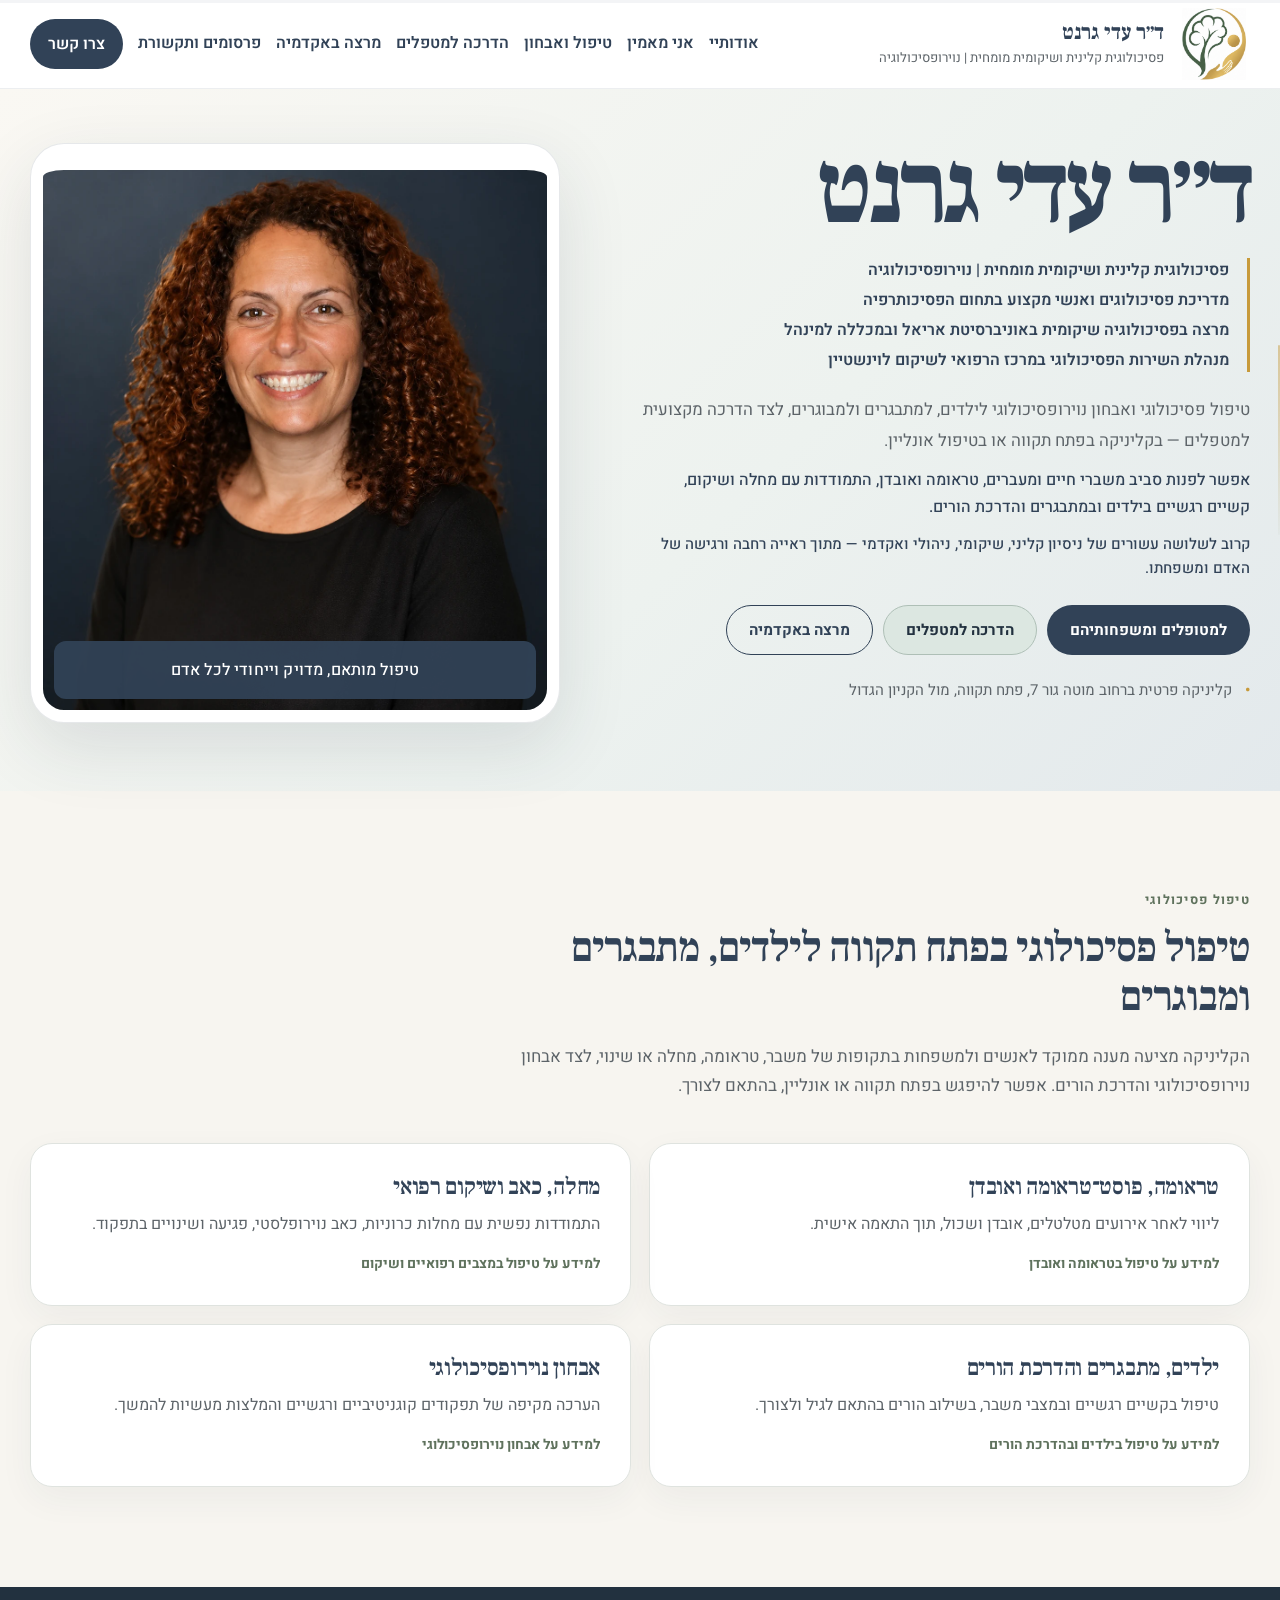
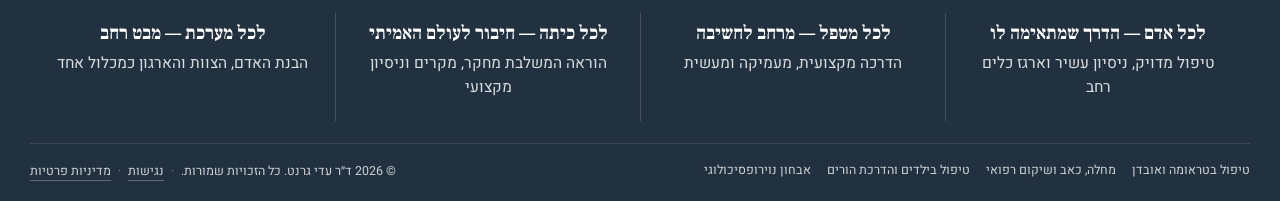
==== commit 4bd5763f: "Add files via upload" ====
--- a/index.html
+++ b/index.html
@@ -2,6 +2,15 @@
 
 <html dir="rtl" lang="he">
 <head>
+<!-- Google tag (gtag.js) -->
+<script async src="https://www.googletagmanager.com/gtag/js?id=G-CSDEJJB0PF"></script>
+<script>
+  window.dataLayer = window.dataLayer || [];
+  function gtag(){dataLayer.push(arguments);}
+  gtag('js', new Date());
+  gtag('config', 'G-CSDEJJB0PF');
+</script>
+
 <meta charset="utf-8"/>
 <meta content="width=device-width,initial-scale=1" name="viewport"/>
 <meta content="טיפול פסיכולוגי בפתח תקווה ואונליין עם ד״ר עדי גרנט — פסיכולוגית קלינית ושיקומית. טראומה ואובדן, משברי חיים, מחלה ושיקום, ילדים ואבחון נוירופסיכולוגי." name="description"/>
@@ -15,11 +24,11 @@
 <link crossorigin="" href="https://fonts.gstatic.com" rel="preconnect"/>
 <link href="https://fonts.googleapis.com/css2?family=Heebo:wght@300;400;500;600;700&amp;family=Frank+Ruhl+Libre:wght@500;600;700&amp;display=swap" rel="stylesheet"/>
 <link href="style.css" rel="stylesheet"/>
-<script type="application/ld+json">{"@context":"https://schema.org","@graph":[{"@type":"WebSite","@id":"https://adigranat.github.io/#website","url":"https://adigranat.github.io/","name":"ד״ר עדי גרנט — פסיכולוגית קלינית ושיקומית","inLanguage":"he-IL","publisher":{"@id":"https://adigranat.github.io/#adi-granat"}},{"@type":"Person","@id":"https://adigranat.github.io/#adi-granat","name":"ד״ר עדי גרנט","url":"https://adigranat.github.io/","image":"https://adigranat.github.io/assets/adi-granat-portrait.webp","jobTitle":["פסיכולוגית קלינית","פסיכולוגית שיקומית","נוירופסיכולוגית","מדריכת פסיכולוגים"],"description":"פסיכולוגית קלינית ושיקומית מומחית ומדריכה, נוירופסיכולוגית, מנהלת השירות הפסיכולוגי במרכז הרפואי לשיקום לוינשטיין, מרצה ומדריכה.","telephone":"+972-54-247-4788","email":"Adi.psychoservice@gmail.com","address":{"@type":"PostalAddress","streetAddress":"מוטה גור 7","addressLocality":"פתח תקווה","addressCountry":"IL"},"worksFor":{"@type":"MedicalOrganization","name":"המרכז הרפואי לשיקום לוינשטיין"},"affiliation":[{"@type":"CollegeOrUniversity","name":"אוניברסיטת אריאל"},{"@type":"CollegeOrUniversity","name":"המכללה למינהל"}],"alumniOf":{"@type":"CollegeOrUniversity","name":"אוניברסיטת בר-אילן"},"sameAs":["https://www1.health.gov.il/nursing/influence/neta/2024-participants/adig/","https://www.ariel.ac.il/wp/acad-sec/%D7%99%D7%95%D7%9D-%D7%97%D7%A9%D7%99%D7%A4%D7%94-%D7%94%D7%9E%D7%92%D7%9E%D7%94-%D7%94%D7%A9%D7%99%D7%A7%D7%95%D7%9E%D7%99%D7%AA/","https://www.hebpsy.net/showprofile.asp?id=1170"],"knowsAbout":["טיפול פסיכולוגי","פסיכולוגיה קלינית","פסיכולוגיה שיקומית","נוירופסיכולוגיה","אבחון נוירופסיכולוגי","טראומה","פוסט טראומה","אובדן ושכול","משברי חיים ומעברים","שיקום רפואי","מחלות כרוניות","כאב נוירופלסטי","טיפול בילדים ובמתבגרים","הדרכת הורים","EMDR","CBT","ACT","היפנוזה","Play Therapy","מיינדפולנס"]},{"@type":"WebPage","@id":"https://adigranat.github.io/#webpage","url":"https://adigranat.github.io/","name":"טיפול פסיכולוגי בפתח תקווה | ד״ר עדי גרנט","description":"טיפול פסיכולוגי בפתח תקווה ואונליין עם ד״ר עדי גרנט — פסיכולוגית קלינית ושיקומית. טראומה ואובדן, משברי חיים, מחלה ושיקום, ילדים ואבחון נוירופסיכולוגי.","inLanguage":"he-IL","isPartOf":{"@id":"https://adigranat.github.io/#website"},"about":{"@id":"https://adigranat.github.io/#adi-granat"},"dateModified":"2026-08-16","breadcrumb":{"@id":"https://adigranat.github.io/#breadcrumb"}},{"@type":"BreadcrumbList","@id":"https://adigranat.github.io/#breadcrumb","itemListElement":[{"@type":"ListItem","position":1,"name":"דף הבית","item":"https://adigranat.github.io/"}]},{"@type":"MedicalBusiness","@id":"https://adigranat.github.io/#clinic","name":"הקליניקה של ד״ר עדי גרנט","url":"https://adigranat.github.io/contact.html","image":"https://adigranat.github.io/assets/adi-granat-portrait.webp","description":"קליניקה פרטית לטיפול פסיכולוגי ואבחון נוירופסיכולוגי לילדים, מתבגרים ומבוגרים בפתח תקווה, לצד אפשרות למפגשים מקוונים.","telephone":"+972-54-247-4788","email":"Adi.psychoservice@gmail.com","address":{"@type":"PostalAddress","streetAddress":"מוטה גור 7","addressLocality":"פתח תקווה","addressCountry":"IL"},"hasMap":"https://www.google.com/maps/search/?api=1&query=%D7%A8%D7%97%D7%95%D7%91+%D7%9E%D7%95%D7%98%D7%94+%D7%92%D7%95%D7%A8+7,+%D7%A4%D7%AA%D7%97+%D7%AA%D7%A7%D7%95%D7%95%D7%94","founder":{"@id":"https://adigranat.github.io/#adi-granat"},"employee":{"@id":"https://adigranat.github.io/#adi-granat"},"areaServed":[{"@type":"Country","name":"ישראל"},{"@type":"City","name":"פתח תקווה"}]}]}</script><link href="https://adigranat.github.io/" rel="canonical"/><meta content="https://adigranat.github.io/" property="og:url"/><meta content="https://adigranat.github.io/assets/social-preview.jpg" property="og:image"/><meta content="1200" property="og:image:width"/><meta content="630" property="og:image:height"/><meta content="summary_large_image" name="twitter:card"/><meta content="טיפול פסיכולוגי בפתח תקווה | ד״ר עדי גרנט" name="twitter:title"/><meta content="טיפול פסיכולוגי בפתח תקווה ואונליין עם ד״ר עדי גרנט — פסיכולוגית קלינית ושיקומית. טראומה ואובדן, משברי חיים, מחלה ושיקום, ילדים ואבחון נוירופסיכולוגי." name="twitter:description"/><meta content="https://adigranat.github.io/assets/social-preview.jpg" name="twitter:image"/><link href="assets/favicon-32.png" rel="icon" sizes="32x32" type="image/png"/><link href="assets/apple-touch-icon.png" rel="apple-touch-icon" sizes="180x180"/><meta content="ד״ר עדי גרנט" property="og:site_name"/><meta content="ד״ר עדי גרנט" name="author"/><meta content="index,follow,max-snippet:-1,max-image-preview:large,max-video-preview:-1" name="robots"/><meta content="ד״ר עדי גרנט — פסיכולוגית קלינית, שיקומית ונוירופסיכולוגית" property="og:image:alt"/><meta content="ד״ר עדי גרנט — פסיכולוגית קלינית, שיקומית ונוירופסיכולוגית" name="twitter:image:alt"/></head>
+<script type="application/ld+json">{"@context":"https://schema.org","@graph":[{"@type":"WebSite","@id":"https://adigranat.github.io/#website","url":"https://adigranat.github.io/","name":"ד״ר עדי גרנט — פסיכולוגית קלינית ושיקומית","inLanguage":"he-IL","publisher":{"@id":"https://adigranat.github.io/#adi-granat"}},{"@type":"Person","@id":"https://adigranat.github.io/#adi-granat","name":"ד״ר עדי גרנט","url":"https://adigranat.github.io/","image":"https://adigranat.github.io/assets/adi-granat-portrait.webp","jobTitle":["פסיכולוגית קלינית מומחית","פסיכולוגית שיקומית מומחית","מדריכת פסיכולוגים"],"description":"פסיכולוגית קלינית מומחית ומדריכה ופסיכולוגית שיקומית מומחית, בעלת ניסיון רב בנוירופסיכולוגיה ובאבחון נוירופסיכולוגי, מנהלת השירות הפסיכולוגי במרכז הרפואי לשיקום לוינשטיין ומרצה.","telephone":"+972-54-247-4788","email":"Adi.psychoservice@gmail.com","address":{"@type":"PostalAddress","streetAddress":"מוטה גור 7","addressLocality":"פתח תקווה","addressCountry":"IL"},"worksFor":{"@type":"MedicalOrganization","name":"המרכז הרפואי לשיקום לוינשטיין"},"affiliation":[{"@type":"CollegeOrUniversity","name":"אוניברסיטת אריאל"},{"@type":"CollegeOrUniversity","name":"המכללה למינהל"}],"alumniOf":{"@type":"CollegeOrUniversity","name":"אוניברסיטת בר-אילן"},"sameAs":["https://www1.health.gov.il/nursing/influence/neta/2024-participants/adig/","https://www.ariel.ac.il/wp/acad-sec/%D7%99%D7%95%D7%9D-%D7%97%D7%A9%D7%99%D7%A4%D7%94-%D7%94%D7%9E%D7%92%D7%9E%D7%94-%D7%94%D7%A9%D7%99%D7%A7%D7%95%D7%9E%D7%99%D7%AA/","https://www.hebpsy.net/showprofile.asp?id=1170"],"knowsAbout":["טיפול פסיכולוגי","פסיכולוגיה קלינית","פסיכולוגיה שיקומית","נוירופסיכולוגיה","אבחון נוירופסיכולוגי","טראומה","פוסט טראומה","אובדן ושכול","משברי חיים ומעברים","שיקום רפואי","מחלות כרוניות","כאב נוירופלסטי","טיפול בילדים ובמתבגרים","הדרכת הורים","EMDR","CBT","ACT","היפנוזה","Play Therapy","מיינדפולנס"]},{"@type":"WebPage","@id":"https://adigranat.github.io/#webpage","url":"https://adigranat.github.io/","name":"טיפול פסיכולוגי בפתח תקווה | ד״ר עדי גרנט","description":"טיפול פסיכולוגי בפתח תקווה ואונליין עם ד״ר עדי גרנט — פסיכולוגית קלינית ושיקומית. טראומה ואובדן, משברי חיים, מחלה ושיקום, ילדים ואבחון נוירופסיכולוגי.","inLanguage":"he-IL","isPartOf":{"@id":"https://adigranat.github.io/#website"},"about":{"@id":"https://adigranat.github.io/#adi-granat"},"dateModified":"2026-08-16","breadcrumb":{"@id":"https://adigranat.github.io/#breadcrumb"}},{"@type":"BreadcrumbList","@id":"https://adigranat.github.io/#breadcrumb","itemListElement":[{"@type":"ListItem","position":1,"name":"דף הבית","item":"https://adigranat.github.io/"}]},{"@type":"MedicalBusiness","@id":"https://adigranat.github.io/#clinic","name":"הקליניקה של ד״ר עדי גרנט","url":"https://adigranat.github.io/contact.html","image":"https://adigranat.github.io/assets/adi-granat-portrait.webp","description":"קליניקה פרטית לטיפול פסיכולוגי ואבחון נוירופסיכולוגי לילדים, מתבגרים ומבוגרים בפתח תקווה, לצד אפשרות למפגשים מקוונים.","telephone":"+972-54-247-4788","email":"Adi.psychoservice@gmail.com","address":{"@type":"PostalAddress","streetAddress":"מוטה גור 7","addressLocality":"פתח תקווה","addressCountry":"IL"},"hasMap":"https://www.google.com/maps/search/?api=1&query=%D7%A8%D7%97%D7%95%D7%91+%D7%9E%D7%95%D7%98%D7%94+%D7%92%D7%95%D7%A8+7,+%D7%A4%D7%AA%D7%97+%D7%AA%D7%A7%D7%95%D7%95%D7%94","founder":{"@id":"https://adigranat.github.io/#adi-granat"},"employee":{"@id":"https://adigranat.github.io/#adi-granat"},"areaServed":[{"@type":"Country","name":"ישראל"},{"@type":"City","name":"פתח תקווה"}]}]}</script><link href="https://adigranat.github.io/" rel="canonical"/><meta content="https://adigranat.github.io/" property="og:url"/><meta content="https://adigranat.github.io/assets/social-preview.jpg" property="og:image"/><meta content="1200" property="og:image:width"/><meta content="630" property="og:image:height"/><meta content="summary_large_image" name="twitter:card"/><meta content="טיפול פסיכולוגי בפתח תקווה | ד״ר עדי גרנט" name="twitter:title"/><meta content="טיפול פסיכולוגי בפתח תקווה ואונליין עם ד״ר עדי גרנט — פסיכולוגית קלינית ושיקומית. טראומה ואובדן, משברי חיים, מחלה ושיקום, ילדים ואבחון נוירופסיכולוגי." name="twitter:description"/><meta content="https://adigranat.github.io/assets/social-preview.jpg" name="twitter:image"/><link href="assets/favicon-32.png" rel="icon" sizes="32x32" type="image/png"/><link href="assets/apple-touch-icon.png" rel="apple-touch-icon" sizes="180x180"/><meta content="ד״ר עדי גרנט" property="og:site_name"/><meta content="ד״ר עדי גרנט" name="author"/><meta content="index,follow,max-snippet:-1,max-image-preview:large,max-video-preview:-1" name="robots"/><meta content="ד״ר עדי גרנט — פסיכולוגית קלינית ושיקומית מומחית | נוירופסיכולוגיה" property="og:image:alt"/><meta content="ד״ר עדי גרנט — פסיכולוגית קלינית ושיקומית מומחית | נוירופסיכולוגיה" name="twitter:image:alt"/></head>
 <body>
 <a class="skip-link" href="#main">דילוג לתוכן המרכזי</a>
 <header class="site-header"><div class="shell header-inner">
-<a aria-label="דף הבית" class="brand" href="index.html"><img alt="" class="brand-logo" decoding="async" height="659" src="assets/logo-symbol.png" width="659"/><span><strong>ד״ר עדי גרנט</strong><small>פסיכולוגית קלינית, שיקומית ונוירופסיכולוגית</small></span></a>
+<a aria-label="דף הבית" class="brand" href="index.html"><img alt="" class="brand-logo" decoding="async" height="659" src="assets/logo-symbol.png" width="659"/><span><strong>ד״ר עדי גרנט</strong><small>פסיכולוגית קלינית ושיקומית מומחית | נוירופסיכולוגיה</small></span></a>
 <button aria-controls="nav" aria-expanded="false" class="menu-button" type="button">☰<span class="sr-only">פתיחת תפריט</span></button>
 <nav aria-label="ניווט ראשי" class="main-nav" id="nav"><a href="about.html">אודותיי</a><a href="belief.html">אני מאמין</a><a href="therapy.html">טיפול ואבחון</a><a href="professionals.html">הדרכה למטפלים</a><a href="academia.html">מרצה באקדמיה</a><a href="media.html">פרסומים ותקשורת</a><a class="nav-cta" href="contact.html">צרו קשר</a></nav>
 </div></header>
@@ -28,7 +37,7 @@
 <div class="hero-copy">
 <h1>ד״ר עדי גרנט</h1>
 <div class="hero-profile">
-<p>פסיכולוגית קלינית, שיקומית ונוירופסיכולוגית</p>
+<p>פסיכולוגית קלינית ושיקומית מומחית | נוירופסיכולוגיה</p>
 <p>מדריכת פסיכולוגים ואנשי מקצוע בתחום הפסיכותרפיה</p>
 <p>מרצה בפסיכולוגיה שיקומית באוניברסיטת אריאל ובמכללה למינהל</p>
 <p>מנהלת השירות הפסיכולוגי במרכז הרפואי לשיקום לוינשטיין</p>
@@ -69,7 +78,7 @@
 <div class="shell footer-lower-row">
 <nav aria-label="תחומי טיפול ואבחון" class="footer-topic-links"><a href="trauma.html">טיפול בטראומה ואובדן</a><a href="rehabilitation.html">מחלה, כאב ושיקום רפואי</a><a href="children.html">טיפול בילדים והדרכת הורים</a><a href="neuropsychology.html">אבחון נוירופסיכולוגי</a></nav>
 <div class="footer-bottom">
-<span>© <span id="year"></span> ד״ר עדי גרנט. כל הזכויות שמורות.</span>
+<span class="footer-legal">© <span id="year"></span> ד״ר עדי גרנט. כל הזכויות שמורות. <span class="footer-legal-separator" aria-hidden="true">·</span> <a href="accessibility.html">נגישות</a> <span class="footer-legal-separator" aria-hidden="true">·</span> <a href="privacy.html">מדיניות פרטיות</a></span>
 </div>
 </div>
 </footer>
--- a/style.css
+++ b/style.css
@@ -1281,3 +1281,77 @@
 .belief-visual-uploaded img{display:block;width:100%;height:auto;object-fit:contain;object-position:center;border-radius:32px}
 @media(max-width:1000px){.belief-visual-uploaded{max-width:720px;margin-inline:auto;width:100%}}
 @media(max-width:640px){.belief-visual-uploaded img{border-radius:24px}}
+
+
+/* V110 — legal, privacy and accessibility */
+.footer-legal{white-space:nowrap}
+.footer-legal a{color:inherit;text-decoration:none;border-bottom:1px solid rgba(255,255,255,.28);transition:.2s}
+.footer-legal a:hover,.footer-legal a:focus-visible{color:#fff;border-color:rgba(255,255,255,.75)}
+.footer-legal-separator{display:inline-block;margin-inline:4px;color:rgba(255,255,255,.38)}
+.contact-privacy-note{margin:14px 0 0;padding:12px 14px;border-radius:12px;background:rgba(49,66,87,.055);color:var(--text);font-size:.78rem;line-height:1.65}
+.contact-privacy-note strong{color:var(--navy)}
+.contact-privacy-note a{color:var(--sage-dark);font-weight:600;text-underline-offset:3px}
+.legal-page .page-hero{padding-bottom:58px}
+.legal-content{display:grid;gap:18px}
+.legal-card{border:1px solid var(--line);border-radius:22px;padding:28px 30px;background:#fff;box-shadow:0 10px 30px rgba(49,66,87,.045)}
+.legal-card h2{font-size:1.65rem;margin:0 0 12px;line-height:1.25}
+.legal-card p{margin:0;color:var(--text)}
+.legal-card p+p{margin-top:12px}
+.legal-card ul{margin:8px 0 0;padding-right:22px;color:var(--text)}
+.legal-card li+li{margin-top:7px}
+.legal-card a{color:var(--sage-dark);text-underline-offset:3px}
+.legal-note{font-size:.92rem}
+@media(max-width:980px){.footer-legal{white-space:normal}}
+@media(max-width:640px){.legal-card{padding:22px 20px}.legal-card h2{font-size:1.45rem}.contact-privacy-note{font-size:.76rem}.footer-legal{line-height:1.75}}
+
+/* V111 FINAL — accessibility fixes and legal-page visual alignment */
+:root{
+  --sage-dark:#5f725d;
+  --gold-text:#7b6127;
+  --focus:#7b6127;
+}
+
+/* Keep the approved gold as a decorative accent; use a darker gold only for text. */
+.card>span,
+.media-research-card .media-type,
+.media-year,
+.media-timeline-date,
+.expertise-grid-elegant .card-label{color:var(--gold-text)}
+.media-year{border-top-color:var(--gold)}
+
+/* Text contrast refinements while preserving the existing sage/gold palette. */
+.media-research-card .media-meta,
+.media-featured-section .media-research-card .media-meta{color:#5f6c73}
+.contact-idea-two-intro-body>p:not(.contact-idea-two-signature),
+.contact-idea-two-signature{color:var(--sage-dark)}
+
+/* Clear keyboard focus on light surfaces, with a light high-contrast ring in the dark footer. */
+a:focus-visible,button:focus-visible,summary:focus-visible{
+  outline:3px solid var(--focus);
+  outline-offset:4px;
+  border-radius:6px;
+}
+.button:focus-visible,.main-nav .nav-cta:focus-visible{border-radius:999px}
+.site-footer a:focus-visible{outline-color:#f1c86b}
+.faq-list summary:focus-visible{border-radius:4px}
+
+/* Align the new policy/accessibility pages with the site's existing framed-content language. */
+.legal-content{gap:20px}
+.legal-card{
+  border:1px solid var(--line);
+  border-radius:28px;
+  padding:36px 40px;
+  background:#fff;
+  box-shadow:0 18px 46px rgba(34,49,63,.055);
+}
+.legal-card h2{font-size:1.72rem;margin:0 0 12px;line-height:1.3}
+.legal-card a{overflow-wrap:anywhere}
+
+/* WCAG 1.4.10 reflow: neutralize the late desktop min-width rule at narrow widths. */
+@media(max-width:640px){
+  .header-inner{gap:10px}
+  .brand{min-width:0!important;max-width:calc(100% - 54px);flex:1 1 auto}
+  .menu-button{flex:0 0 44px;min-width:44px;min-height:44px;padding:0}
+  .legal-card{padding:26px 22px}
+  .legal-card h2{font-size:1.48rem}
+}
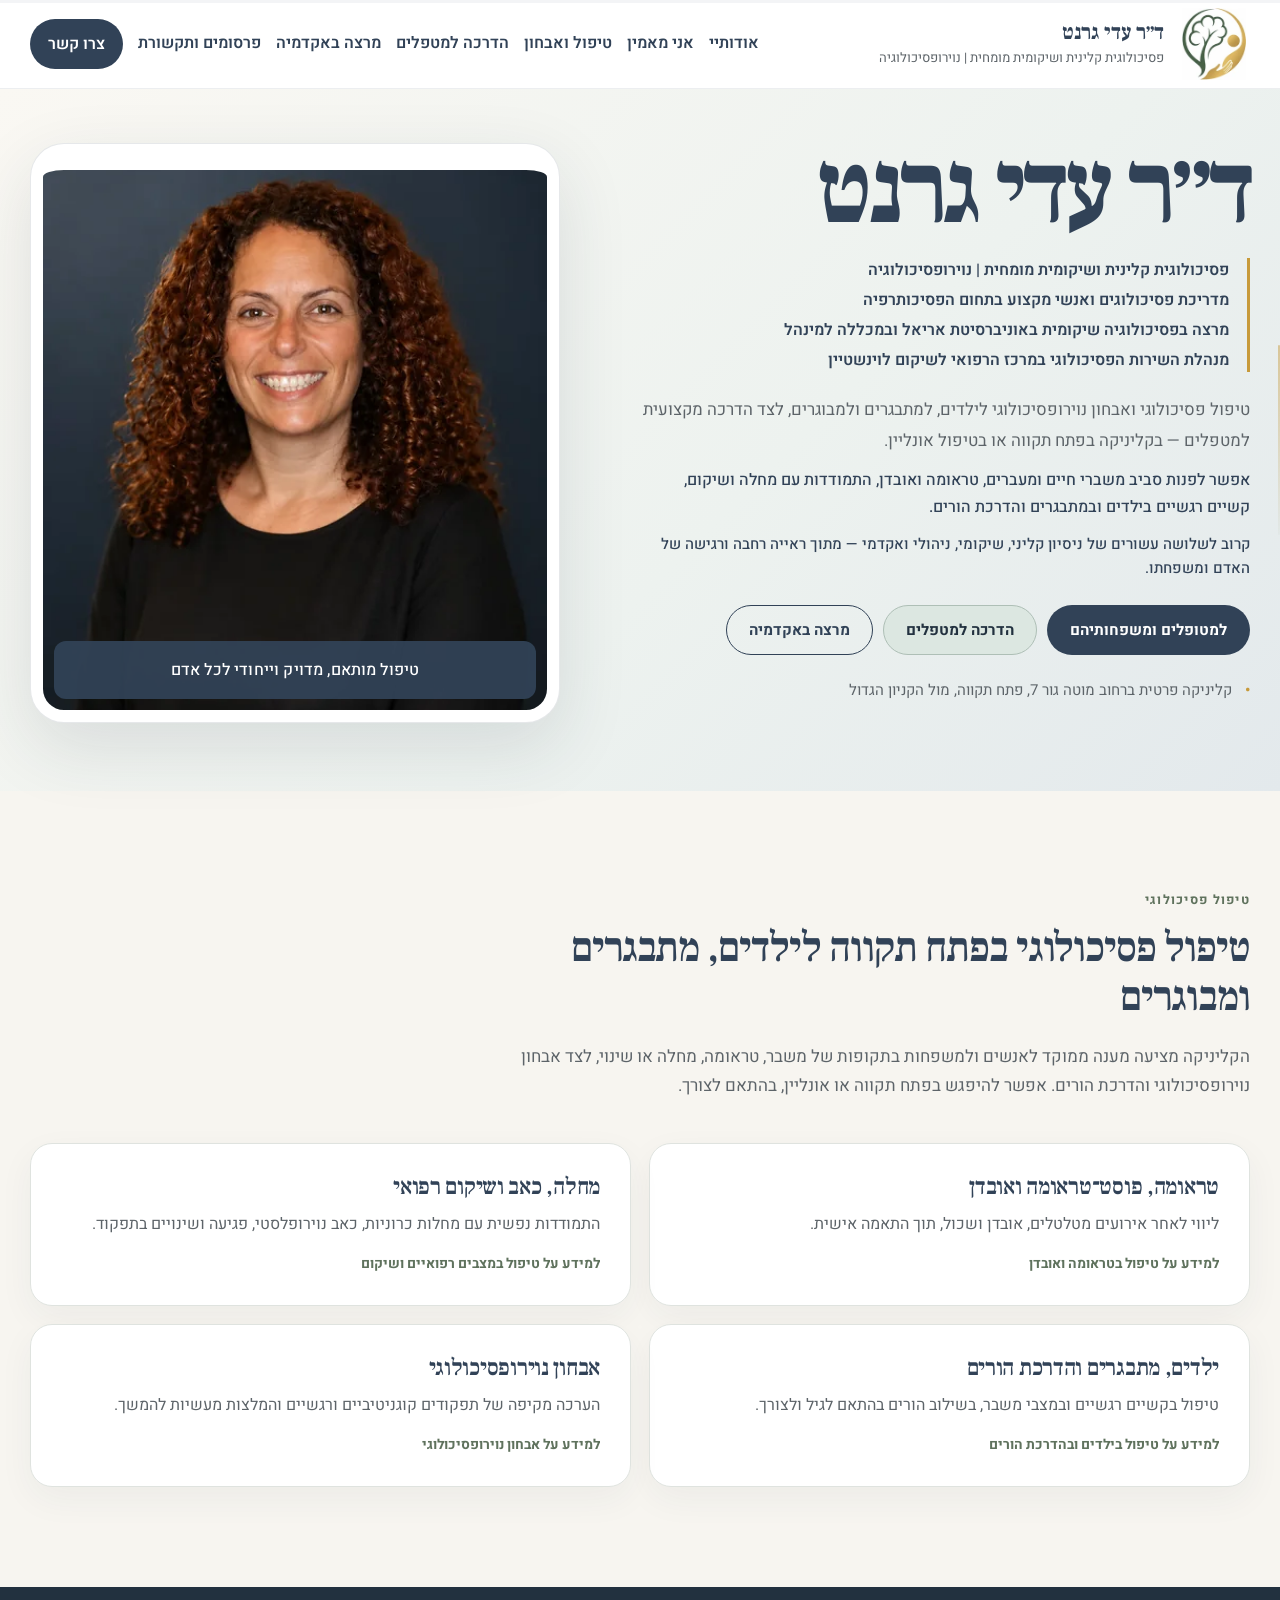
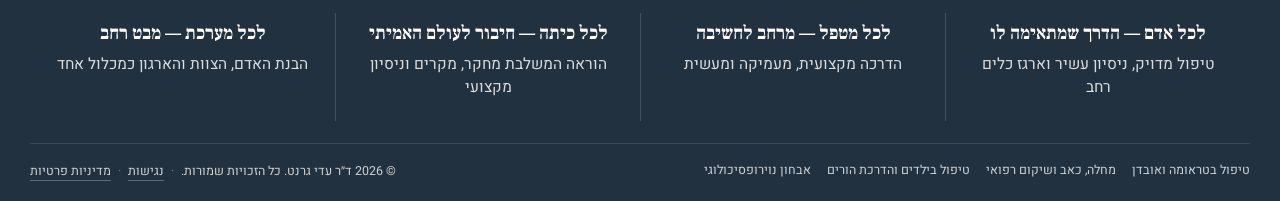
==== commit 8d2e7f96: "Add files via upload" ====
--- a/index.html
+++ b/index.html
@@ -22,13 +22,13 @@
 <title>טיפול פסיכולוגי בפתח תקווה | ד״ר עדי גרנט</title>
 <link href="https://fonts.googleapis.com" rel="preconnect"/>
 <link crossorigin="" href="https://fonts.gstatic.com" rel="preconnect"/>
-<link href="https://fonts.googleapis.com/css2?family=Heebo:wght@300;400;500;600;700&amp;family=Frank+Ruhl+Libre:wght@500;600;700&amp;display=swap" rel="stylesheet"/>
-<link href="style.css" rel="stylesheet"/>
-<script type="application/ld+json">{"@context":"https://schema.org","@graph":[{"@type":"WebSite","@id":"https://adigranat.github.io/#website","url":"https://adigranat.github.io/","name":"ד״ר עדי גרנט — פסיכולוגית קלינית ושיקומית","inLanguage":"he-IL","publisher":{"@id":"https://adigranat.github.io/#adi-granat"}},{"@type":"Person","@id":"https://adigranat.github.io/#adi-granat","name":"ד״ר עדי גרנט","url":"https://adigranat.github.io/","image":"https://adigranat.github.io/assets/adi-granat-portrait.webp","jobTitle":["פסיכולוגית קלינית מומחית","פסיכולוגית שיקומית מומחית","מדריכת פסיכולוגים"],"description":"פסיכולוגית קלינית מומחית ומדריכה ופסיכולוגית שיקומית מומחית, בעלת ניסיון רב בנוירופסיכולוגיה ובאבחון נוירופסיכולוגי, מנהלת השירות הפסיכולוגי במרכז הרפואי לשיקום לוינשטיין ומרצה.","telephone":"+972-54-247-4788","email":"Adi.psychoservice@gmail.com","address":{"@type":"PostalAddress","streetAddress":"מוטה גור 7","addressLocality":"פתח תקווה","addressCountry":"IL"},"worksFor":{"@type":"MedicalOrganization","name":"המרכז הרפואי לשיקום לוינשטיין"},"affiliation":[{"@type":"CollegeOrUniversity","name":"אוניברסיטת אריאל"},{"@type":"CollegeOrUniversity","name":"המכללה למינהל"}],"alumniOf":{"@type":"CollegeOrUniversity","name":"אוניברסיטת בר-אילן"},"sameAs":["https://www1.health.gov.il/nursing/influence/neta/2024-participants/adig/","https://www.ariel.ac.il/wp/acad-sec/%D7%99%D7%95%D7%9D-%D7%97%D7%A9%D7%99%D7%A4%D7%94-%D7%94%D7%9E%D7%92%D7%9E%D7%94-%D7%94%D7%A9%D7%99%D7%A7%D7%95%D7%9E%D7%99%D7%AA/","https://www.hebpsy.net/showprofile.asp?id=1170"],"knowsAbout":["טיפול פסיכולוגי","פסיכולוגיה קלינית","פסיכולוגיה שיקומית","נוירופסיכולוגיה","אבחון נוירופסיכולוגי","טראומה","פוסט טראומה","אובדן ושכול","משברי חיים ומעברים","שיקום רפואי","מחלות כרוניות","כאב נוירופלסטי","טיפול בילדים ובמתבגרים","הדרכת הורים","EMDR","CBT","ACT","היפנוזה","Play Therapy","מיינדפולנס"]},{"@type":"WebPage","@id":"https://adigranat.github.io/#webpage","url":"https://adigranat.github.io/","name":"טיפול פסיכולוגי בפתח תקווה | ד״ר עדי גרנט","description":"טיפול פסיכולוגי בפתח תקווה ואונליין עם ד״ר עדי גרנט — פסיכולוגית קלינית ושיקומית. טראומה ואובדן, משברי חיים, מחלה ושיקום, ילדים ואבחון נוירופסיכולוגי.","inLanguage":"he-IL","isPartOf":{"@id":"https://adigranat.github.io/#website"},"about":{"@id":"https://adigranat.github.io/#adi-granat"},"dateModified":"2026-08-16","breadcrumb":{"@id":"https://adigranat.github.io/#breadcrumb"}},{"@type":"BreadcrumbList","@id":"https://adigranat.github.io/#breadcrumb","itemListElement":[{"@type":"ListItem","position":1,"name":"דף הבית","item":"https://adigranat.github.io/"}]},{"@type":"MedicalBusiness","@id":"https://adigranat.github.io/#clinic","name":"הקליניקה של ד״ר עדי גרנט","url":"https://adigranat.github.io/contact.html","image":"https://adigranat.github.io/assets/adi-granat-portrait.webp","description":"קליניקה פרטית לטיפול פסיכולוגי ואבחון נוירופסיכולוגי לילדים, מתבגרים ומבוגרים בפתח תקווה, לצד אפשרות למפגשים מקוונים.","telephone":"+972-54-247-4788","email":"Adi.psychoservice@gmail.com","address":{"@type":"PostalAddress","streetAddress":"מוטה גור 7","addressLocality":"פתח תקווה","addressCountry":"IL"},"hasMap":"https://www.google.com/maps/search/?api=1&query=%D7%A8%D7%97%D7%95%D7%91+%D7%9E%D7%95%D7%98%D7%94+%D7%92%D7%95%D7%A8+7,+%D7%A4%D7%AA%D7%97+%D7%AA%D7%A7%D7%95%D7%95%D7%94","founder":{"@id":"https://adigranat.github.io/#adi-granat"},"employee":{"@id":"https://adigranat.github.io/#adi-granat"},"areaServed":[{"@type":"Country","name":"ישראל"},{"@type":"City","name":"פתח תקווה"}]}]}</script><link href="https://adigranat.github.io/" rel="canonical"/><meta content="https://adigranat.github.io/" property="og:url"/><meta content="https://adigranat.github.io/assets/social-preview.jpg" property="og:image"/><meta content="1200" property="og:image:width"/><meta content="630" property="og:image:height"/><meta content="summary_large_image" name="twitter:card"/><meta content="טיפול פסיכולוגי בפתח תקווה | ד״ר עדי גרנט" name="twitter:title"/><meta content="טיפול פסיכולוגי בפתח תקווה ואונליין עם ד״ר עדי גרנט — פסיכולוגית קלינית ושיקומית. טראומה ואובדן, משברי חיים, מחלה ושיקום, ילדים ואבחון נוירופסיכולוגי." name="twitter:description"/><meta content="https://adigranat.github.io/assets/social-preview.jpg" name="twitter:image"/><link href="assets/favicon-32.png" rel="icon" sizes="32x32" type="image/png"/><link href="assets/apple-touch-icon.png" rel="apple-touch-icon" sizes="180x180"/><meta content="ד״ר עדי גרנט" property="og:site_name"/><meta content="ד״ר עדי גרנט" name="author"/><meta content="index,follow,max-snippet:-1,max-image-preview:large,max-video-preview:-1" name="robots"/><meta content="ד״ר עדי גרנט — פסיכולוגית קלינית ושיקומית מומחית | נוירופסיכולוגיה" property="og:image:alt"/><meta content="ד״ר עדי גרנט — פסיכולוגית קלינית ושיקומית מומחית | נוירופסיכולוגיה" name="twitter:image:alt"/></head>
+<link href="https://fonts.googleapis.com/css2?family=Heebo:wght@400..700&amp;family=Frank+Ruhl+Libre:wght@500..700&amp;display=swap" rel="stylesheet"/>
+<link rel="preload" as="image" href="assets/adi-granat-portrait-640.webp" imagesrcset="assets/adi-granat-portrait-480.webp 480w, assets/adi-granat-portrait-640.webp 640w, assets/adi-granat-portrait-800.webp 800w, assets/adi-granat-portrait.webp 1122w" imagesizes="(max-width: 640px) calc(100vw - 40px), (max-width: 1000px) 62vw, 430px"/><link href="style.css" rel="stylesheet"/><link href="effects.css" rel="preload" as="style" onload="this.onload=null;this.rel='stylesheet'"/><noscript><link href="effects.css" rel="stylesheet"/></noscript>
+<script type="application/ld+json">{"@context":"https://schema.org","@graph":[{"@type":"WebSite","@id":"https://adigranat.github.io/#website","url":"https://adigranat.github.io/","name":"ד״ר עדי גרנט — פסיכולוגית קלינית ושיקומית","inLanguage":"he-IL","publisher":{"@id":"https://adigranat.github.io/#adi-granat"}},{"@type":"Person","@id":"https://adigranat.github.io/#adi-granat","name":"ד״ר עדי גרנט","url":"https://adigranat.github.io/","image":"https://adigranat.github.io/assets/adi-granat-portrait.webp","jobTitle":["פסיכולוגית קלינית מומחית","פסיכולוגית שיקומית מומחית","מדריכת פסיכולוגים"],"description":"פסיכולוגית קלינית מומחית ומדריכה ופסיכולוגית שיקומית מומחית, בעלת ניסיון רב בנוירופסיכולוגיה ובאבחון נוירופסיכולוגי, מנהלת השירות הפסיכולוגי במרכז הרפואי לשיקום לוינשטיין ומרצה.","telephone":"+972-54-247-4788","email":"Adi.psychoservice@gmail.com","address":{"@type":"PostalAddress","streetAddress":"מוטה גור 7","addressLocality":"פתח תקווה","addressCountry":"IL"},"worksFor":{"@type":"MedicalOrganization","name":"המרכז הרפואי לשיקום לוינשטיין"},"affiliation":[{"@type":"CollegeOrUniversity","name":"אוניברסיטת אריאל"},{"@type":"CollegeOrUniversity","name":"המכללה למינהל"}],"alumniOf":{"@type":"CollegeOrUniversity","name":"אוניברסיטת בר-אילן"},"sameAs":["https://www1.health.gov.il/nursing/influence/neta/2024-participants/adig/","https://www.ariel.ac.il/wp/acad-sec/%D7%99%D7%95%D7%9D-%D7%97%D7%A9%D7%99%D7%A4%D7%94-%D7%94%D7%9E%D7%92%D7%9E%D7%94-%D7%94%D7%A9%D7%99%D7%A7%D7%95%D7%9E%D7%99%D7%AA/","https://www.hebpsy.net/showprofile.asp?id=1170"],"knowsAbout":["טיפול פסיכולוגי","פסיכולוגיה קלינית","פסיכולוגיה שיקומית","נוירופסיכולוגיה","אבחון נוירופסיכולוגי","טראומה","פוסט טראומה","אובדן ושכול","משברי חיים ומעברים","שיקום רפואי","מחלות כרוניות","כאב נוירופלסטי","טיפול בילדים ובמתבגרים","הדרכת הורים","EMDR","CBT","ACT","היפנוזה","Play Therapy","מיינדפולנס"]},{"@type":"WebPage","@id":"https://adigranat.github.io/#webpage","url":"https://adigranat.github.io/","name":"טיפול פסיכולוגי בפתח תקווה | ד״ר עדי גרנט","description":"טיפול פסיכולוגי בפתח תקווה ואונליין עם ד״ר עדי גרנט — פסיכולוגית קלינית ושיקומית. טראומה ואובדן, משברי חיים, מחלה ושיקום, ילדים ואבחון נוירופסיכולוגי.","inLanguage":"he-IL","isPartOf":{"@id":"https://adigranat.github.io/#website"},"about":{"@id":"https://adigranat.github.io/#adi-granat"},"dateModified":"2026-08-16","breadcrumb":{"@id":"https://adigranat.github.io/#breadcrumb"}},{"@type":"BreadcrumbList","@id":"https://adigranat.github.io/#breadcrumb","itemListElement":[{"@type":"ListItem","position":1,"name":"דף הבית","item":"https://adigranat.github.io/"}]},{"@type":"MedicalBusiness","@id":"https://adigranat.github.io/#clinic","name":"הקליניקה של ד״ר עדי גרנט","url":"https://adigranat.github.io/contact.html","image":"https://adigranat.github.io/assets/adi-granat-portrait.webp","description":"קליניקה פרטית לטיפול פסיכולוגי ואבחון נוירופסיכולוגי לילדים, מתבגרים ומבוגרים בפתח תקווה, לצד אפשרות למפגשים מקוונים.","telephone":"+972-54-247-4788","email":"Adi.psychoservice@gmail.com","address":{"@type":"PostalAddress","streetAddress":"מוטה גור 7","addressLocality":"פתח תקווה","addressCountry":"IL"},"hasMap":"https://www.google.com/maps/search/?api=1&query=%D7%A8%D7%97%D7%95%D7%91+%D7%9E%D7%95%D7%98%D7%94+%D7%92%D7%95%D7%A8+7,+%D7%A4%D7%AA%D7%97+%D7%AA%D7%A7%D7%95%D7%95%D7%94","founder":{"@id":"https://adigranat.github.io/#adi-granat"},"employee":{"@id":"https://adigranat.github.io/#adi-granat"},"areaServed":[{"@type":"Country","name":"ישראל"},{"@type":"City","name":"פתח תקווה"}]}]}</script><link href="https://adigranat.github.io/" rel="canonical"/><meta content="https://adigranat.github.io/" property="og:url"/><meta content="https://adigranat.github.io/assets/social-preview.jpg" property="og:image"/><meta content="1200" property="og:image:width"/><meta content="630" property="og:image:height"/><meta content="summary_large_image" name="twitter:card"/><meta content="טיפול פסיכולוגי בפתח תקווה | ד״ר עדי גרנט" name="twitter:title"/><meta content="טיפול פסיכולוגי בפתח תקווה ואונליין עם ד״ר עדי גרנט — פסיכולוגית קלינית ושיקומית. טראומה ואובדן, משברי חיים, מחלה ושיקום, ילדים ואבחון נוירופסיכולוגי." name="twitter:description"/><meta content="https://adigranat.github.io/assets/social-preview.jpg" name="twitter:image"/><link href="assets/favicon-32.png" rel="icon" sizes="32x32" type="image/png"/><link href="assets/apple-touch-icon.png" rel="apple-touch-icon" sizes="180x180"/><meta content="ד״ר עדי גרנט" property="og:site_name"/><meta content="ד״ר עדי גרנט" name="author"/><meta content="index,follow,max-snippet:-1,max-image-preview:large,max-video-preview:-1" name="robots"/><meta content="ד״ר עדי גרנט — פסיכולוגית קלינית ושיקומית מומחית | נוירופסיכולוגיה" property="og:image:alt"/><meta content="ד״ר עדי גרנט — פסיכולוגית קלינית ושיקומית מומחית | נוירופסיכולוגיה" name="twitter:image:alt"/><link rel="describedby" href="/llms.txt"/></head>
 <body>
 <a class="skip-link" href="#main">דילוג לתוכן המרכזי</a>
 <header class="site-header"><div class="shell header-inner">
-<a aria-label="דף הבית" class="brand" href="index.html"><img alt="" class="brand-logo" decoding="async" height="659" src="assets/logo-symbol.png" width="659"/><span><strong>ד״ר עדי גרנט</strong><small>פסיכולוגית קלינית ושיקומית מומחית | נוירופסיכולוגיה</small></span></a>
+<a aria-label="דף הבית" class="brand" href="index.html"><img alt="" class="brand-logo" decoding="async" height="160" src="assets/logo-symbol.webp" width="144"/><span><strong>ד״ר עדי גרנט</strong><small>פסיכולוגית קלינית ושיקומית מומחית | נוירופסיכולוגיה</small></span></a>
 <button aria-controls="nav" aria-expanded="false" class="menu-button" type="button">☰<span class="sr-only">פתיחת תפריט</span></button>
 <nav aria-label="ניווט ראשי" class="main-nav" id="nav"><a href="about.html">אודותיי</a><a href="belief.html">אני מאמין</a><a href="therapy.html">טיפול ואבחון</a><a href="professionals.html">הדרכה למטפלים</a><a href="academia.html">מרצה באקדמיה</a><a href="media.html">פרסומים ותקשורת</a><a class="nav-cta" href="contact.html">צרו קשר</a></nav>
 </div></header>
@@ -53,7 +53,7 @@
 <p>קליניקה פרטית ברחוב מוטה גור 7, פתח תקווה, מול הקניון הגדול</p>
 </div>
 </div>
-<figure class="portrait"><img alt="ד״ר עדי גרנט" decoding="async" height="1402" src="assets/adi-granat-portrait.webp" width="1122"/><figcaption>טיפול מותאם, מדויק וייחודי לכל אדם</figcaption></figure>
+<figure class="portrait"><img alt="ד״ר עדי גרנט" decoding="async" fetchpriority="high" loading="eager" height="1402" width="1122" src="assets/adi-granat-portrait-640.webp" srcset="assets/adi-granat-portrait-480.webp 480w, assets/adi-granat-portrait-640.webp 640w, assets/adi-granat-portrait-800.webp 800w, assets/adi-granat-portrait.webp 1122w" sizes="(max-width: 640px) calc(100vw - 40px), (max-width: 1000px) 62vw, 430px"/><figcaption>טיפול מותאם, מדויק וייחודי לכל אדם</figcaption></figure>
 </div></section>
 <section class="section soft seo-intent-section"><div class="shell"><div class="section-head"><p class="eyebrow">טיפול פסיכולוגי</p><h2>טיפול פסיכולוגי בפתח תקווה לילדים, מתבגרים ומבוגרים</h2><p class="seo-intro">הקליניקה מציעה מענה ממוקד לאנשים ולמשפחות בתקופות של משבר, טראומה, מחלה או שינוי, לצד אבחון נוירופסיכולוגי והדרכת הורים. אפשר להיפגש בפתח תקווה או אונליין, בהתאם לצורך.</p></div><div class="seo-topic-grid"><a class="seo-topic-card" href="trauma.html"><h3>טראומה, פוסט־טראומה ואובדן</h3><p>ליווי לאחר אירועים מטלטלים, אובדן ושכול, תוך התאמה אישית.</p><span>למידע על טיפול בטראומה ואובדן</span></a><a class="seo-topic-card" href="rehabilitation.html"><h3>מחלה, כאב ושיקום רפואי</h3><p>התמודדות נפשית עם מחלות כרוניות, כאב נוירופלסטי, פגיעה ושינויים בתפקוד.</p><span>למידע על טיפול במצבים רפואיים ושיקום</span></a><a class="seo-topic-card" href="children.html"><h3>ילדים, מתבגרים והדרכת הורים</h3><p>טיפול בקשיים רגשיים ובמצבי משבר, בשילוב הורים בהתאם לגיל ולצורך.</p><span>למידע על טיפול בילדים ובהדרכת הורים</span></a><a class="seo-topic-card" href="neuropsychology.html"><h3>אבחון נוירופסיכולוגי</h3><p>הערכה מקיפה של תפקודים קוגניטיביים ורגשיים והמלצות מעשיות להמשך.</p><span>למידע על אבחון נוירופסיכולוגי</span></a></div></div></section></main>
 <footer class="site-footer site-footer-messages-only">
--- a/style.css
+++ b/style.css
@@ -1,1357 +1 @@
-:root{--navy:#314257;--navy-deep:#22313f;--sage:#a8b6a1;--sage-dark:#637761;--cream:#f7f5f0;--stone:#e8e4dc;--text:#5d6469;--white:#fff;--gold:#c79a3b;--line:#dfe3df;--shadow:0 24px 70px rgba(34,49,63,.12);--radius:24px;--max:1220px}*{box-sizing:border-box}html{scroll-behavior:smooth}body{margin:0;font-family:Heebo,Arial,sans-serif;color:var(--navy);background:#fff;line-height:1.75}a{color:inherit}img{display:block;max-width:100%}.shell{width:min(var(--max),calc(100% - 48px));margin:auto}.narrow{max-width:900px}.skip-link{position:fixed;top:8px;right:8px;z-index:999;transform:translateY(-150%);background:var(--navy);color:#fff;padding:10px 16px}.skip-link:focus{transform:none}.sr-only{position:absolute;width:1px;height:1px;overflow:hidden;clip:rect(0,0,0,0)}.site-header{position:sticky;top:0;z-index:50;background:rgba(255,255,255,.95);backdrop-filter:blur(16px);border-bottom:1px solid rgba(49,66,87,.09)}.header-inner{min-height:88px;display:flex;align-items:center;justify-content:space-between;gap:20px}.brand{display:flex;align-items:center;gap:12px;text-decoration:none;min-width:260px}.brand-logo{width:58px;height:58px;object-fit:contain}.brand strong,.brand small{display:block}.brand strong{font-family:"Frank Ruhl Libre",serif;font-size:1.18rem}.brand small{font-size:.72rem;color:var(--text);line-height:1.4}.main-nav{display:flex;align-items:center;gap:17px;white-space:nowrap}.main-nav a{text-decoration:none;font-size:.78rem;font-weight:600;padding:8px 0;border-bottom:2px solid transparent}.main-nav a:hover,.main-nav a.active{color:var(--sage-dark);border-color:var(--gold)}.main-nav .nav-cta{padding:10px 16px;border:0;border-radius:999px;background:var(--navy);color:#fff}.menu-button{display:none;background:none;border:0;font-size:1.7rem}.hero{padding:90px 0;background:linear-gradient(140deg,var(--cream),#edf1ed)}.hero-grid{display:grid;grid-template-columns:1.07fr .93fr;gap:80px;align-items:center}.eyebrow{margin:0 0 14px;color:var(--sage-dark);font-size:.78rem;font-weight:700;letter-spacing:.12em}.hero h1,.page-hero h1,h2,h3{font-family:"Frank Ruhl Libre",serif}.hero h1{margin:0;font-size:clamp(4.2rem,8vw,7rem);line-height:.93;letter-spacing:-.045em}.hero-lead{max-width:720px;color:var(--text);font-size:1.08rem}.actions{display:flex;flex-wrap:wrap;gap:12px;margin-top:28px}.button{display:inline-flex;align-items:center;justify-content:center;min-height:50px;padding:0 22px;border-radius:999px;text-decoration:none;font-weight:700;border:1px solid transparent;cursor:pointer;font-family:inherit;font-size:.95rem}.primary{background:var(--navy);color:#fff}.primary:hover{background:var(--navy-deep)}.secondary{border-color:var(--navy);background:transparent}.portrait{margin:0;position:relative}.portrait img{width:100%;height:580px;object-fit:cover;object-position:center 22%;padding:26px 12px 12px;background:#fff;border:1px solid rgba(49,66,87,.12);border-radius:34px;box-shadow:var(--shadow)}.portrait figcaption{position:absolute;bottom:24px;right:24px;left:24px;padding:15px 18px;background:rgba(49,66,87,.94);color:#fff;text-align:center;border-radius:12px;font-weight:500;letter-spacing:.01em}.section{padding:100px 0}.soft{background:var(--cream)}.split{display:grid;grid-template-columns:.82fr 1.18fr;gap:90px;align-items:start}.section h2,.page-hero h1{font-size:clamp(2.5rem,5vw,4.35rem);line-height:1.08;letter-spacing:-.035em;margin:0 0 20px}.prose p{color:var(--text)}.prose .lead{color:var(--navy);font-size:1.2rem}.section-head{max-width:760px;margin-bottom:42px}.cards{display:grid;gap:20px}.cards.three{grid-template-columns:repeat(3,1fr)}.card{display:block;padding:30px;background:#fff;border:1px solid var(--line);border-radius:var(--radius);text-decoration:none;box-shadow:0 12px 35px rgba(49,66,87,.055);transition:.2s}.card:hover{transform:translateY(-4px);box-shadow:var(--shadow)}.card>span{color:var(--gold);font-weight:700}.card h2,.card h3{font-size:1.5rem;line-height:1.3;margin:14px 0 10px}.card p{color:var(--text);margin:0}.cta-panel{background:var(--cream);padding:45px;border-radius:32px;display:flex;justify-content:space-between;align-items:center;gap:30px}.cta-panel h2{font-size:clamp(2.3rem,4vw,3.5rem)}.page-hero{padding:95px 0 80px;background:linear-gradient(145deg,var(--cream),#eef1ed)}.page-hero .lead{font-size:1.23rem;color:var(--text);max-width:790px}.site-footer{background:var(--navy-deep);color:#fff;padding:48px 0 20px}.footer-bottom{display:flex;justify-content:space-between;gap:25px;border-top:1px solid rgba(255,255,255,.12);margin-top:35px;padding-top:18px;font-size:.75rem;color:rgba(255,255,255,.58)}@media(max-width:1120px){.main-nav{gap:11px}.main-nav a{font-size:.72rem}.brand{min-width:230px}.brand small{display:none}}@media(max-width:980px){.menu-button{display:block}.main-nav{display:none;position:absolute;top:88px;right:20px;left:20px;flex-direction:column;align-items:stretch;background:#fff;padding:14px;border-radius:18px;box-shadow:var(--shadow);white-space:normal}.main-nav.open{display:flex}.main-nav a{padding:10px 12px;font-size:.9rem}.hero-grid,.split{grid-template-columns:1fr;gap:45px}.portrait{max-width:600px}.cards.three{grid-template-columns:1fr 1fr}.cta-panel{align-items:flex-start;flex-direction:column}}@media(max-width:640px){.shell{width:min(var(--max),calc(100% - 28px))}.header-inner{min-height:76px}.brand-logo{width:48px;height:48px}.brand{min-width:0}.brand strong{font-size:1rem}.hero,.page-hero{padding:65px 0}.hero h1{font-size:4rem}.portrait img{height:430px;padding:20px 9px 9px}.section{padding:72px 0}.cards.three{grid-template-columns:1fr}.cta-panel{padding:28px}.footer-bottom{flex-direction:column}}
-
-/* Audience-focused homepage */
-.audience-hero{background:linear-gradient(135deg,#faf8f3 0%,#edf2ef 58%,#e3e9ec 100%)}
-
-
-.audience-actions{gap:10px}
-.soft-button{background:#dce7e1;border-color:#aebfb6;color:var(--navy-deep)}
-.soft-button:hover{background:#cfded6}
-.centered{text-align:center;margin-inline:auto}
-.centered>p:last-child{color:var(--text);max-width:820px;margin-inline:auto}
-
-
-@media(max-width:980px){}
-@media(max-width:640px){.audience-actions{flex-direction:column}.audience-actions .button{width:100%}}
-
-/* Header refinements */
-.brand{min-width:300px}
-.brand small{max-width:270px}
-.main-nav a{font-size:.8rem}
-#academia{scroll-margin-top:110px}
-@media (max-width:1180px){
-  .brand{min-width:270px}
-  .main-nav{gap:11px}
-  .main-nav a{font-size:.74rem}
-}
-
-
-/* Homepage hero content refinement */
-.audience-hero{padding-top:54px;padding-bottom:68px}
-.audience-hero .hero-grid{align-items:start}
-.audience-hero .hero-copy{padding-top:0}
-.audience-hero .hero h1,
-.audience-hero h1{margin-bottom:20px}
-.hero-profile{
-  border-right:3px solid var(--gold);
-  padding-right:18px;
-  display:grid;
-  gap:5px;
-  margin-bottom:22px;
-}
-.hero-profile p{
-  margin:0;
-  font-weight:600;
-  color:var(--navy);
-  line-height:1.55;
-}
-.audience-hero .hero-lead{
-  margin:0;
-  max-width:720px;
-  font-size:1.05rem;
-  line-height:1.85;
-}
-.audience-actions{margin-top:24px}
-.hero-location{
-  margin-top:22px;
-  display:grid;
-  gap:5px;
-  color:var(--text);
-  font-size:.94rem;
-}
-.hero-location p{
-  margin:0;
-  padding-right:18px;
-  position:relative;
-}
-.hero-location p::before{
-  content:"•";
-  position:absolute;
-  right:0;
-  color:var(--gold);
-  font-weight:700;
-}
-@media (max-width:900px){
-  .audience-hero{padding-top:38px;padding-bottom:52px}
-  .audience-hero .hero-grid{align-items:center}
-  .hero-profile{margin-bottom:18px}
-}
-
-
-/* Header typography enlargement */
-.brand{min-width:320px}
-.brand strong{font-size:1.34rem;line-height:1.15}
-.main-nav{gap:16px}
-.main-nav a{font-size:.86rem;font-weight:600}
-.main-nav .nav-cta{padding:11px 18px}
-
-@media (max-width:1180px){
-  .brand{min-width:285px}
-  .brand strong{font-size:1.24rem}
-  .brand small{font-size:.76rem;max-width:255px}
-  .main-nav{gap:10px}
-  .main-nav a{font-size:.78rem}
-}
-
-
-/* Larger top navigation text */
-.main-nav a{
-  font-size:1rem;
-  font-weight:600;
-}
-.main-nav{
-  gap:15px;
-}
-.main-nav .nav-cta{
-  font-size:1rem;
-  padding:11px 18px;
-}
-
-@media (max-width:1180px){
-  .main-nav a{
-    font-size:.9rem;
-  }
-  .main-nav{
-    gap:9px;
-  }
-}
-
-@media (max-width:900px){
-  .main-nav a,
-  .main-nav .nav-cta{
-    font-size:1rem;
-  }
-}
-
-
-/* Four audience messages */
-
-
-@media (max-width:900px){
-
-
-}
-
-@media (max-width:560px){
-
-
-}
-
-
-/* Alignment fix for four-message boxes */
-
-
-@media (max-width: 1100px){
-
-
-}
-
-@media (max-width: 900px){
-
-
-}
-
-@media (max-width: 560px){
-
-
-}
-
-
-/* Tighter spacing between headline and supporting sentence */
-
-
-@media (max-width:900px){
-
-}
-
-
-/* Final alignment fix for the four blue boxes */
-
-
-@media (max-width:900px){
-
-
-}
-
-@media (max-width:560px){
-
-
-}
-
-
-/* Reduce the gap between the title and the explanation in the four blue boxes */
-
-
-@media (max-width:560px){
-
-}
-
-
-/* Further reduce the gap between headline and explanation */
-
-
-/* Uniform alignment for the four blue boxes */
-
-
-@media (max-width:900px){
-
-
-}
-
-@media (max-width:560px){
-
-
-}
-
-
-/* Four-message strip as the site footer introduction */
-.site-footer{
-  padding-top:0;
-}
-
-
-@media (max-width:900px){
-
-
-}
-
-@media (max-width:560px){
-
-
-}
-
-
-/* Footer redesign: four readable boxes instead of the old footer text columns */
-.site-footer.site-footer-messages-only{
-  background: var(--navy-deep);
-  color:#fff;
-  padding: 26px 0 18px;
-}
-
-.site-footer-messages-only .footer-messages-grid{
-  display:grid;
-  grid-template-columns: repeat(4, minmax(0,1fr));
-  gap: 0;
-  align-items: stretch;
-}
-
-.site-footer-messages-only .footer-message-box{
-  display:flex;
-  flex-direction:column;
-  align-items:center;
-  justify-content:flex-start;
-  text-align:center;
-  min-height:108px;
-  padding: 8px 24px 6px;
-  border-left:1px solid rgba(255,255,255,.16);
-}
-
-.site-footer-messages-only .footer-message-box:last-child{
-  border-left:0;
-}
-
-.site-footer-messages-only .footer-message-box strong{
-  display:block;
-  font-family:"Frank Ruhl Libre",serif;
-  font-size:1.18rem;
-  line-height:1.34;
-  font-weight:700;
-  color:#fff;
-  margin:0 0 6px;
-  max-width:310px;
-}
-
-.site-footer-messages-only .footer-message-box span{
-  display:block;
-  font-size:.97rem;
-  line-height:1.5;
-  color:rgba(255,255,255,.84);
-  max-width:310px;
-}
-
-.site-footer-messages-only .footer-bottom{
-  display:flex;
-  justify-content:space-between;
-  gap:22px;
-  border-top:1px solid rgba(255,255,255,.12);
-  margin-top:22px;
-  padding-top:16px;
-  font-size:.78rem;
-  color:rgba(255,255,255,.62);
-}
-
-@media (max-width: 900px){
-  .site-footer-messages-only .footer-messages-grid{
-    grid-template-columns:1fr 1fr;
-  }
-  .site-footer-messages-only .footer-message-box{
-    min-height:unset;
-    padding:16px 20px 14px;
-    border-bottom:1px solid rgba(255,255,255,.16);
-  }
-  .site-footer-messages-only .footer-message-box:nth-child(2n){
-    border-left:0;
-  }
-}
-
-@media (max-width: 560px){
-  .site-footer-messages-only .footer-messages-grid{
-    grid-template-columns:1fr;
-  }
-  .site-footer-messages-only .footer-message-box{
-    border-left:0;
-  }
-  .site-footer-messages-only .footer-bottom{
-    flex-direction:column;
-  }
-}
-
-
-/* About & belief pages */
-.about-page-hero{background:linear-gradient(145deg,#f7f5f0,#edf1ed)}
-
-
-.belief-card>span{display:inline-grid;place-items:center;width:38px;height:38px;border-radius:50%;background:rgba(199,154,59,.14);color:#8a6824;font-weight:700;font-size:.8rem}
-
-.approach-section{align-items:start}.method-tags{display:flex;flex-wrap:wrap;gap:9px;margin-top:24px}.method-tags span{padding:8px 14px;border-radius:999px;background:#eef1ed;border:1px solid #dce3db;font-weight:600;font-size:.86rem}
-.professional-story{max-width:1000px}.long-prose{max-width:900px;font-size:1.05rem}.long-prose p+p{margin-top:22px}
-.belief-hero{padding:76px 0;background:linear-gradient(140deg,#f8f5ed,#eaf0eb)}
-.belief-hero-grid{display:grid;grid-template-columns:.9fr 1.1fr;gap:70px;align-items:center}
-.belief-copy h1{font-family:"Frank Ruhl Libre",serif;font-size:clamp(3rem,6vw,5.4rem);line-height:1.03;letter-spacing:-.035em;margin:0 0 24px}.belief-copy .lead{color:var(--text);font-size:1.13rem;max-width:620px}
-.belief-visual{margin:0;position:relative}.belief-visual img{width:100%;border-radius:32px;box-shadow:var(--shadow);border:1px solid rgba(49,66,87,.1)}.belief-visual figcaption{position:absolute;left:50%;transform:translateX(-50%);bottom:22px;width:max-content;max-width:calc(100% - 48px);background:rgba(247,245,240,.84);backdrop-filter:blur(8px);-webkit-backdrop-filter:blur(8px);color:var(--navy);padding:12px 20px;border-radius:999px;text-align:center;font-weight:600;border:1px solid rgba(255,255,255,.65);box-shadow:0 10px 24px rgba(34,49,63,.14)}
-.belief-copy-minimal{display:flex;align-items:center}.belief-copy-minimal .lead{font-family:"Frank Ruhl Libre",serif;font-size:clamp(1.9rem,3vw,2.75rem);line-height:1.55;color:var(--navy);max-width:560px;margin:0}@media(max-width:1000px){}
-
-
-.belief-principles .cards{margin-top:34px}.belief-card{border-top:3px solid var(--sage)}.belief-card h3{margin-top:0}.belief-cta-panel{max-width:980px;margin:auto;padding:34px 40px;background:linear-gradient(140deg,#f8f5ed,#eef2ee);border:1px solid var(--line);border-radius:26px;box-shadow:0 16px 40px rgba(34,49,63,.06)}.belief-cta-panel h2{margin:0 0 8px;font-size:1.72rem;line-height:1.3}.belief-cta-panel p{margin:0;color:var(--text);font-size:1.12rem;line-height:1.7}
-@media(max-width:1000px){.belief-hero-grid{grid-template-columns:1fr}.expertise-grid-elegant{grid-template-columns:1fr 1fr}.expertise-grid-elegant article{min-height:320px}.belief-visual{max-width:720px}}
-@media(max-width:640px){.expertise-grid-elegant{grid-template-columns:1fr}.expertise-grid-elegant article{padding:28px 22px}.expertise-grid-elegant h3{font-size:1.38rem;max-width:100%}.belief-hero{padding:56px 0}.belief-copy h1{font-size:3.1rem}.belief-visual figcaption{position:static;transform:none;margin:12px auto 0;background:rgba(247,245,240,.96);color:var(--navy);max-width:100%;box-shadow:none}.belief-intro-frame{padding:48px 26px 34px}.belief-intro-copy p{font-size:1.04rem;line-height:1.9}.belief-intro-copy .belief-opening{font-size:1.04rem;line-height:1.9}.belief-intro-copy blockquote{font-size:1.22rem;margin:30px 0 0;padding:22px}.belief-cta-panel{padding:28px 22px}.belief-cta-panel h2{font-size:1.48rem}.belief-cta-panel p{font-size:1.05rem}}
-
-
-.about-intro-frame{max-width:940px;margin:auto;padding:42px 48px;background:#fff;border:1px solid var(--line);border-radius:28px;box-shadow:0 18px 46px rgba(34,49,63,.055)}
-.about-intro-copy{max-width:830px;margin:auto}
-.about-intro-copy p{font-size:1.12rem;line-height:1.95;color:var(--text);margin:0 0 24px}
-.about-intro-copy p:first-child{font-weight:600;color:var(--navy);margin-top:0}
-.about-intro-copy blockquote{margin:36px 0 0;padding:26px 32px;border-right:3px solid var(--gold);background:rgba(248,245,237,.82);font-family:"Frank Ruhl Libre",serif;font-size:1.4rem;line-height:1.8;border-radius:14px;color:var(--navy)}
-
-.professionals-intro-frame{max-width:940px;margin:auto}
-.academia-intro-frame{max-width:940px;margin:auto}
-.academia-intro-copy{max-width:830px;margin:auto}
-.about-intro-copy.academia-intro-copy p.lead:first-child{font-size:1.12rem;line-height:1.95;color:var(--text);font-weight:400;margin:0 0 24px}
-
-.professionals-section-head{max-width:830px;margin:0 auto 26px}
-.professionals-section-head h2{margin-bottom:0}
-.professionals-intro-copy{max-width:830px;margin:auto}
-.professionals-intro-copy .lead{font-size:1.12rem;line-height:1.95;color:var(--text);font-weight:400;margin:0 0 24px}
-.professional-story-frame{margin-top:34px;padding:42px 48px;background:#fff;border:1px solid var(--line);border-radius:28px;box-shadow:0 18px 46px rgba(34,49,63,.055)}.about-cta-panel{max-width:980px;margin:auto;padding:34px 40px;background:linear-gradient(140deg,#f8f5ed,#eef2ee);border:1px solid var(--line);border-radius:26px;box-shadow:0 16px 40px rgba(34,49,63,.06)}.about-cta-panel h2{margin:0 0 10px;font-size:2rem;line-height:1.25}.about-cta-panel p{margin:0;color:var(--text);font-size:1rem}
-@media(max-width:640px){.professional-story-frame,.about-intro-frame{padding:48px 26px 34px}.about-intro-copy p{font-size:1.04rem;line-height:1.9}.about-intro-copy blockquote{font-size:1.22rem;padding:22px}.about-cta-panel{padding:28px 22px}.about-cta-panel h2{font-size:1.55rem}}
-
-
-.about-section-head{max-width:none}.about-section-title{font-size:clamp(1.6rem,2vw,1.95rem);line-height:1.32;white-space:nowrap}
-.expertise-grid-elegant{grid-template-columns:repeat(3,minmax(0,1fr));gap:24px;align-items:stretch;margin-top:40px}.expertise-grid-elegant article{grid-column:auto;background:#fcfbf8;border:0;border-top:4px solid rgba(199,154,59,.8);border-radius:0;padding:36px 34px 40px;min-height:356px;display:flex;flex-direction:column;justify-content:flex-start;align-items:center;text-align:center;box-shadow:none}.expertise-grid-elegant .card-label{margin:0 0 24px;color:#b68149;font-size:1rem;font-weight:700;line-height:1.4}.expertise-grid-elegant h3{margin:0 0 34px;font-size:clamp(1.55rem,1.6vw,1.9rem);line-height:1.38;max-width:96%;color:var(--navy-deep)}.expertise-grid-elegant p:last-child{margin:0;color:#5f6c73;font-size:1.05rem;line-height:1.92;max-width:96%}
-
-
-/* About expertise: six cards in a clear 3×2 reading flow */
-.expertise-grid-elegant{
-  display:grid;
-  grid-template-columns:repeat(3,minmax(0,1fr));
-  grid-auto-flow:row;
-  direction:rtl;
-  column-gap:24px;
-  row-gap:24px;
-  align-items:stretch;
-}
-.expertise-grid-elegant article{
-  width:100%;
-  min-height:320px;
-  height:100%;
-  padding:34px 30px 38px;
-}
-.expertise-grid-elegant .card-label{min-height:1.6em;display:flex;align-items:center;justify-content:center}
-.expertise-grid-elegant h3{min-height:2.8em;display:flex;align-items:center;justify-content:center}
-.expertise-grid-elegant p:last-child{flex:1;display:flex;align-items:flex-start;justify-content:center}
-@media(max-width:1000px){
-  .expertise-grid-elegant{grid-template-columns:repeat(2,minmax(0,1fr))}
-  .expertise-grid-elegant article{min-height:300px}
-}
-@media(max-width:640px){
-  .expertise-grid-elegant{grid-template-columns:1fr;row-gap:18px}
-  .expertise-grid-elegant article{min-height:auto}
-  .expertise-grid-elegant h3,.expertise-grid-elegant .card-label{min-height:0}
-}
-
-.approach-section{grid-template-columns:1fr 1fr;gap:64px;align-items:start}.approach-heading{max-width:520px}.approach-heading h2{font-size:clamp(2rem,3vw,3rem);line-height:1.22;letter-spacing:-.025em;margin-bottom:0}.approach-section .prose{max-width:650px}.approach-section .prose p{font-size:1.06rem;line-height:1.9;margin:0 0 20px}
-@media(max-width:980px){.approach-section{grid-template-columns:1fr;gap:34px}.approach-heading{max-width:720px}.approach-heading h2{font-size:clamp(2rem,5vw,2.7rem)}}
-@media(max-width:640px){.approach-heading h2{font-size:1.85rem;line-height:1.3}.approach-section .prose p{font-size:1rem;line-height:1.85}}
-
-.professional-story-title{font-size:clamp(1.8rem,2.45vw,2.55rem);line-height:1.25;white-space:nowrap;letter-spacing:-.015em}
-@media(max-width:900px){.professional-story-title{white-space:normal;font-size:clamp(1.7rem,4.5vw,2.2rem)}}
-
-/* Force About expertise cards into a strict 3x2 grid */
-.expertise-grid-elegant > article{grid-column:auto !important;}
-.expertise-grid-elegant > article:nth-child(4),
-.expertise-grid-elegant > article:nth-child(5),
-.expertise-grid-elegant > article:nth-child(6){grid-column:auto !important;}
-
-@media(max-width:640px){.about-section-title{white-space:normal;font-size:1.5rem;line-height:1.35}}
-
-@media(max-width:900px){.about-section-title{white-space:normal}}
-
-
-.about-hero-shell{max-width:1080px}.about-hero-copy-minimal{display:flex;align-items:center}.about-hero-copy-minimal .lead{font-family:"Frank Ruhl Libre",serif;font-size:clamp(1.78rem,2.35vw,2.28rem);line-height:1.62;color:var(--navy);max-width:980px;width:100%;margin:0;text-wrap:balance}
-@media(max-width:1000px){.about-hero-copy-minimal .lead{max-width:900px}}
-@media(max-width:640px){.about-hero-copy-minimal .lead{font-size:1.5rem;line-height:1.82;max-width:100%;text-wrap:pretty}}
-
-
-/* Contact page — coherent with the site */
-
-
-@media(max-width:980px){}
-@media(max-width:640px){}
-
-
-/* Contact page based on the selected reference */
-
-
-@media(max-width:1100px){}
-@media(max-width:640px){}
-
-
-/* Keep the Contact navigation button text white in every state */
-.main-nav a.nav-cta,
-.main-nav a.nav-cta:visited,
-.main-nav a.nav-cta:hover,
-.main-nav a.nav-cta:focus,
-.main-nav a.nav-cta:focus-visible,
-.main-nav a.nav-cta:active,
-.main-nav a.nav-cta.active{color:#fff !important;border-color:transparent;background:var(--navy)}
-.main-nav a.nav-cta:hover,
-.main-nav a.nav-cta:focus-visible{background:var(--navy-deep)}
-
-
-/* Contact layout refinement: equal framed halves, swapped sides, no plant */
-
-
-@media(max-width:1100px){}
-@media(max-width:640px){}
-
-
-/* Contact page — idea 2 */
-.contact-idea-two{padding:54px 0 82px;background:linear-gradient(180deg,#fbf9f4 0%,#f6f2ea 100%)}
-.contact-idea-two-grid{display:grid;grid-template-columns:1.05fr .86fr 1.05fr;direction:rtl;min-height:720px;background:rgba(255,255,255,.82);border:1px solid rgba(49,66,87,.08);border-radius:28px;box-shadow:0 20px 50px rgba(34,49,63,.07);overflow:hidden}
-.contact-idea-two-grid>section{padding:52px 34px;display:flex;flex-direction:column;justify-content:center}
-.contact-idea-two-grid>section+section{border-right:1px solid rgba(49,66,87,.08)}
-.contact-idea-two-intro{text-align:center;background:linear-gradient(180deg,rgba(255,255,255,.88),rgba(252,249,244,.82))}
-
-
-.contact-idea-two-intro h1{margin:0;font-family:"Frank Ruhl Libre",serif;font-size:clamp(3.6rem,5vw,5rem);line-height:1.04;letter-spacing:-.04em;color:#20385f}
-
-
-.contact-idea-two-signature{margin:28px 0 0;color:#8ea087;font-family:"Frank Ruhl Libre",serif;font-size:2.35rem;font-style:italic}
-.contact-idea-two-actions{background:rgba(255,255,255,.9)}
-.contact-idea-two-actions h2,.contact-idea-two-map h2{margin:0 0 28px;text-align:center;font-size:1.85rem;color:#7b8e71}
-.contact-idea-two-actions h2:after,.contact-idea-two-map h2:after{content:"";display:block;width:104px;height:10px;margin:8px auto 0;border-top:1px solid rgba(199,154,59,.62);background:linear-gradient(90deg,transparent 0 46%,#d2ad65 46% 54%,transparent 54%)}
-.contact-idea-two-action-list{display:grid;gap:16px}
-.contact-idea-two-action{display:grid;justify-items:center;text-align:center;gap:4px;padding:22px 16px;border-radius:18px;background:#fbf8f2;border:1px solid rgba(49,66,87,.08);text-decoration:none;transition:transform .2s,box-shadow .2s}
-.contact-idea-two-action:hover{transform:translateY(-2px);box-shadow:0 14px 26px rgba(34,49,63,.07)}
-.contact-idea-two-icon{width:62px;height:62px;display:grid;place-items:center;border-radius:50%;background:#fffaf2;border:1px solid rgba(211,193,158,.58);color:#263f68;font-size:1.9rem}
-.contact-idea-two-action.whatsapp .contact-idea-two-icon{background:#829879;color:#fff;border-color:#829879}
-.contact-idea-two-icon.email{color:#b78937}
-.contact-idea-two-action strong{font-family:"Frank Ruhl Libre",serif;font-size:1.55rem;color:#314257;line-height:1.2}
-.contact-idea-two-action small{font-size:.9rem;color:var(--text)}
-.contact-idea-two-action b{font-size:.94rem;color:#64785f;font-weight:600;overflow-wrap:anywhere}
-.contact-idea-two-map{background:linear-gradient(180deg,rgba(255,255,255,.92),rgba(248,245,239,.72))}
-
-.contact-idea-two-location-copy{text-align:center;margin:0 0 16px;padding:14px 16px;background:rgba(248,245,237,.74);border:1px solid rgba(49,66,87,.07);border-radius:14px}
-.contact-idea-two-location-copy strong{display:block;font-family:"Frank Ruhl Libre",serif;font-size:1.3rem;line-height:1.35;color:var(--navy)}
-.contact-idea-two-location-copy span{display:block;margin-top:2px;color:var(--sage-dark);font-weight:700}
-.contact-idea-two-location-copy p{margin:7px 0 0;color:var(--text);font-size:.88rem;line-height:1.65}
-
-.contact-idea-two-map-frame{border-radius:18px;overflow:hidden;border:1px solid rgba(49,66,87,.08);box-shadow:0 12px 28px rgba(34,49,63,.06)}
-.contact-idea-two-map-frame iframe{display:block;width:100%;height:430px;border:0;filter:saturate(.84) brightness(1.03)}
-.contact-idea-two-map-link{align-self:center;margin-top:18px;color:#60745d;font-weight:700;text-decoration:underline;text-underline-offset:4px}
-@media(max-width:1050px){.contact-idea-two-grid{grid-template-columns:1fr}.contact-idea-two-grid>section+section{border-right:0;border-top:1px solid rgba(49,66,87,.08)}.contact-idea-two-grid>section{padding:48px 36px}.contact-idea-two-action-list{grid-template-columns:repeat(3,1fr)}.contact-idea-two-map-frame iframe{height:380px}}
-@media(max-width:700px){.contact-idea-two{padding:30px 0 58px}.contact-idea-two-grid{border-radius:22px}.contact-idea-two-intro h1{font-size:3.15rem}.contact-idea-two-signature{font-size:2rem}.contact-idea-two-action-list{grid-template-columns:1fr}.contact-idea-two-map-frame iframe{height:300px}}
-
-
-/* Contact idea 2 — synchronized columns */
-.contact-idea-two-grid>section{padding:46px 32px 42px;display:grid;grid-template-rows:92px minmax(0,1fr);justify-content:stretch;align-content:stretch}
-.contact-idea-two-column-head{min-height:92px;display:flex;align-items:center;justify-content:center;text-align:center}
-.contact-idea-two-column-head h2{width:100%;margin:0}
-
-.contact-idea-two-column-body{min-height:525px;display:flex;flex-direction:column;justify-content:flex-start}
-.contact-idea-two-intro-body{align-items:center;text-align:center;padding-top:14px}
-.contact-idea-two-intro-body>p:not(.contact-idea-two-signature){margin:0;color:#75836f;font-size:1.09rem;line-height:1.9}
-.contact-idea-two-actions .contact-idea-two-column-body{justify-content:flex-start}
-.contact-idea-two-action-list{height:100%;grid-template-rows:repeat(3,minmax(0,1fr))}
-.contact-idea-two-action{min-height:0;align-content:center}
-.contact-idea-two-map-body{justify-content:flex-start}
-.contact-idea-two-map-frame{flex:1;display:flex;min-height:0}
-.contact-idea-two-map-frame iframe{height:auto;min-height:0;flex:1}
-.contact-idea-two-map-link{margin-top:16px}
-@media(max-width:1050px){.contact-idea-two-grid>section{display:flex;padding:48px 36px}.contact-idea-two-column-head{min-height:auto}.contact-idea-two-column-body{min-height:auto;width:100%}.contact-idea-two-intro-body{padding-top:0}.contact-idea-two-action-list{height:auto;grid-template-rows:none}.contact-idea-two-map-frame iframe{height:380px;min-height:380px}}
-@media(max-width:700px){.contact-idea-two-grid>section{padding:38px 20px}.contact-idea-two-map-frame iframe{height:300px;min-height:300px}}
-
-
-.contact-idea-two-head-ornament{display:block;width:104px;height:18px;position:relative;margin:0 auto}
-.contact-idea-two-head-ornament:before{content:"";position:absolute;left:0;right:0;top:8px;height:1px;background:linear-gradient(90deg,transparent,#d2ad65 16%,#d2ad65 84%,transparent)}
-.contact-idea-two-head-ornament:after{content:"◆";position:absolute;left:50%;top:-2px;transform:translateX(-50%);font-size:.72rem;color:#d2ad65}
-
-
-/* Publications and media page */
-.media-page-hero{padding:96px 0 88px;background:linear-gradient(145deg,#f7f5f0 0%,#edf1ed 100%);text-align:center}
-.media-page-hero-inner{max-width:920px}.media-page-hero h1{margin:0;font-family:"Frank Ruhl Libre",serif;font-size:clamp(3.4rem,6vw,5.3rem);line-height:1.03;letter-spacing:-.04em;color:var(--navy)}
-.media-page-hero .lead{max-width:760px;margin:24px auto 0;color:var(--text);font-size:1.2rem;line-height:1.9}
-.media-section-head{display:grid;grid-template-columns:.9fr 1.1fr;gap:70px;align-items:end;margin-bottom:44px}
-.media-section-head h2{margin:0;font-size:clamp(2.2rem,4vw,3.5rem);line-height:1.12}.media-section-head>p{margin:0;color:var(--text);font-size:1.06rem;line-height:1.9;max-width:620px}
-.media-research-grid{display:grid;grid-template-columns:repeat(2,minmax(0,1fr));gap:22px}
-.media-research-card{display:flex;flex-direction:column;min-height:360px;padding:34px;background:#fff;border:1px solid var(--line);border-radius:24px;box-shadow:0 14px 34px rgba(34,49,63,.055)}
-
-.media-research-card .media-type{display:inline-block;color:var(--gold);font-weight:700;font-size:.82rem;letter-spacing:.04em;margin-bottom:18px}
-.media-research-card h3{font-size:1.55rem;line-height:1.45;margin:0 0 18px}.media-research-card p{color:var(--text);margin:0 0 24px;line-height:1.9}
-.media-research-card .media-meta{margin-top:auto;padding-top:18px;border-top:1px solid rgba(49,66,87,.1);font-size:.84rem;color:#748079;line-height:1.7}
-
-.media-text-link{display:inline-block;margin-top:20px;color:var(--sage-dark);font-weight:700;text-underline-offset:5px}
-
-.media-public-grid{display:grid;grid-template-columns:repeat(2,minmax(0,1fr));gap:20px}
-.media-public-card{display:grid;grid-template-columns:72px 1fr;gap:24px;align-items:start;padding:30px;background:#fff;border:1px solid rgba(49,66,87,.09);border-radius:22px}
-.media-year{font-family:"Frank Ruhl Libre",serif;font-size:1.45rem;color:var(--gold);border-top:2px solid var(--gold);padding-top:8px;text-align:center}
-.media-source{display:block;color:var(--sage-dark);font-size:.82rem;font-weight:700;letter-spacing:.04em;margin-bottom:8px}.media-public-card h3{margin:0 0 10px;font-size:1.55rem;line-height:1.35}
-.media-public-card p{margin:0;color:var(--text);line-height:1.85}
-.media-timeline{position:relative;display:grid;gap:0;max-width:1020px;margin:auto}.media-timeline:before{content:"";position:absolute;top:0;bottom:0;right:92px;width:1px;background:var(--line)}
-.media-timeline article{display:grid;grid-template-columns:72px 1fr;gap:36px;padding:0 0 42px;position:relative}.media-timeline article:last-child{padding-bottom:0}
-.media-timeline-date{position:relative;font-family:"Frank Ruhl Libre",serif;font-size:1.4rem;color:var(--gold);padding-top:3px}.media-timeline-date:after{content:"";position:absolute;left:-31px;top:10px;width:11px;height:11px;border-radius:50%;background:var(--gold);box-shadow:0 0 0 6px #fff}
-.media-timeline-content{padding:0 28px 32px 0;border-bottom:1px solid var(--line)}.media-timeline article:last-child .media-timeline-content{border-bottom:0;padding-bottom:0}
-.media-timeline-content span{display:block;color:var(--sage-dark);font-size:.84rem;font-weight:700;margin-bottom:8px}.media-timeline-content h3{margin:0 0 10px;font-size:1.7rem;line-height:1.4}
-.media-timeline-content p{margin:0;color:var(--text);line-height:1.85}
-.media-closing-section{padding-top:28px}.media-closing-panel{display:flex;justify-content:space-between;align-items:center;gap:36px;padding:40px 46px;background:linear-gradient(140deg,#f8f5ed,#eef2ee);border:1px solid var(--line);border-radius:28px;box-shadow:0 16px 40px rgba(34,49,63,.06)}
-.media-closing-panel h2{margin:0 0 10px;font-size:2rem;line-height:1.3}.media-closing-panel p{margin:0;color:var(--text)}
-@media(max-width:950px){.media-section-head{grid-template-columns:1fr;gap:18px}.media-research-grid{grid-template-columns:1fr}.media-public-grid{grid-template-columns:1fr}}
-@media(max-width:640px){.media-page-hero{padding:66px 0}.media-page-hero h1{font-size:3.1rem}.media-research-card{padding:28px 22px;min-height:auto}.media-public-card{grid-template-columns:1fr;gap:12px;padding:24px}.media-year{text-align:right;width:58px}.media-timeline:before{right:60px}.media-timeline article{grid-template-columns:50px 1fr;gap:20px;padding-bottom:34px}.media-timeline-date:after{left:-16px}.media-timeline-content{padding-right:16px}.media-closing-panel{flex-direction:column;align-items:flex-start;padding:30px 24px}.media-closing-panel h2{font-size:1.65rem}}
-
-/* Therapy & assessment page */
-.therapy-page{overflow:hidden}.therapy-hero{padding:104px 0 94px;background:linear-gradient(145deg,#f7f5f0 0%,#edf1ed 100%)}.therapy-hero-inner{max-width:1040px}.therapy-hero h1{margin:0;font-family:"Frank Ruhl Libre",serif;font-size:clamp(4rem,7.3vw,6.6rem);line-height:.98;letter-spacing:-.045em}.therapy-hero .lead{max-width:800px;margin:28px 0 0;color:var(--text);font-size:1.22rem;line-height:1.9}.therapy-hero-actions{display:flex;flex-wrap:wrap;gap:12px;margin-top:30px}.therapy-intro{padding-bottom:62px}.therapy-intro-grid{display:grid;grid-template-columns:.82fr 1.18fr;gap:92px;align-items:start}.therapy-sticky-heading h2{font-size:clamp(2.8rem,5vw,4.3rem)}.therapy-opening{padding-top:7px}.therapy-opening p{font-size:1.08rem;line-height:1.95}.therapy-process-section{padding:0 0 110px}.neuro-section{background:linear-gradient(145deg,#f8f5ee 0%,#eef2ee 100%);color:var(--navy);border-top:1px solid rgba(49,66,87,.06);border-bottom:1px solid rgba(49,66,87,.06)}.neuro-grid{display:grid;grid-template-columns:.85fr 1.15fr;gap:90px;align-items:start}.neuro-heading h2{font-size:clamp(3rem,5vw,4.5rem)}.neuro-section .eyebrow{color:var(--sage-dark)}.neuro-pullquote{margin:28px 0 0;padding-right:22px;border-right:3px solid var(--gold);font-family:"Frank Ruhl Libre",serif;font-size:1.35rem;line-height:1.65;color:var(--navy)}.neuro-content p,.neuro-content .lead{color:var(--text);line-height:1.95}.neuro-content .lead{color:var(--navy)}.neuro-purpose-panel{display:grid;grid-template-columns:.9fr 1.1fr;gap:70px;margin-top:70px;padding:42px 46px;background:rgba(255,255,255,.82);border:1px solid rgba(49,66,87,.10);border-radius:28px;box-shadow:0 14px 35px rgba(34,49,63,.05)}.neuro-purpose-panel h3{margin:0;font-size:clamp(2rem,3.5vw,3rem);line-height:1.32}.neuro-purpose-panel .prose p{color:var(--text);margin-top:0;line-height:1.9}.assessment-flow{background:#fff}.assessment-flow .section-head{margin-bottom:48px}
-@media(max-width:900px){.therapy-intro-grid,.neuro-grid,.neuro-purpose-panel{grid-template-columns:1fr;gap:32px}.therapy-sticky-heading{position:static}}
-@media(max-width:640px){.therapy-hero{padding:68px 0 62px}.therapy-hero h1{font-size:3.25rem}.therapy-hero .lead{font-size:1.04rem}.therapy-hero-actions{display:grid}.therapy-hero-actions .button{width:100%}.therapy-intro{padding:72px 0 46px}.therapy-process-section{padding-bottom:76px}.neuro-section{padding:76px 0}.neuro-purpose-panel{margin-top:48px;padding:28px 22px}}
-.therapy-hero h1{
-  max-width:980px;
-  font-family:"Frank Ruhl Libre",serif;
-  font-size:clamp(1.78rem,2.35vw,2.28rem);
-  line-height:1.62;
-  letter-spacing:0;
-  font-weight:600;
-  text-wrap:balance;
-}
-@media(max-width:640px){
-  .therapy-hero h1{
-    font-size:1.5rem;
-    line-height:1.82;
-    text-wrap:pretty;
-  }
-}
-.therapy-process-option-one{padding:8px 0 108px}
-.therapy-process-option-one-shell{display:block}
-.therapy-process-option-one-content{position:relative;max-width:1040px;margin:0 auto;direction:rtl}
-.therapy-process-row{position:relative;display:grid;grid-template-columns:minmax(0,1fr) 88px;gap:30px;align-items:center;padding:24px 0 34px;border-bottom:1px solid var(--line);direction:ltr}
-.therapy-process-row:first-child{padding-top:8px}
-.therapy-process-row:last-child{border-bottom:0;padding-bottom:8px}
-.therapy-process-copy{direction:rtl;text-align:right}
-.therapy-process-copy h3{margin:0 0 12px;font-size:clamp(1.58rem,2.15vw,1.95rem);line-height:1.35}
-.therapy-process-copy p{margin:0;color:var(--text);font-size:1rem;line-height:1.92}
-.therapy-process-icon{width:88px;height:88px;border-radius:50%;display:grid;place-items:center;background:#fbf8f3;border:1px solid rgba(99,119,97,.15);color:var(--sage-dark)}
-.therapy-process-icon svg{width:42px;height:42px}
-@media(max-width:980px){.therapy-process-option-one-content{max-width:760px}.therapy-process-row{grid-template-columns:minmax(0,1fr) 70px;gap:20px;padding:22px 0 30px}.therapy-process-icon{width:70px;height:70px}.therapy-process-icon svg{width:34px;height:34px}.therapy-process-copy h3{font-size:1.42rem}.therapy-process-copy p{font-size:.98rem}}
-@media(max-width:640px){.therapy-process-option-one{padding-bottom:74px}.therapy-process-row{grid-template-columns:minmax(0,1fr) 56px;gap:14px;padding:20px 0 26px}.therapy-process-icon{width:56px;height:56px}.therapy-process-icon svg{width:28px;height:28px}.therapy-process-copy h3{font-size:1.2rem;margin-bottom:8px}.therapy-process-copy p{font-size:.95rem;line-height:1.82}}
-.assessment-process-list{max-width:1040px;margin:0 auto}
-.assessment-process-row{display:grid;grid-template-columns:minmax(0,1fr) 88px;gap:30px;align-items:center;padding:24px 0 34px;border-bottom:1px solid var(--line);direction:ltr}
-.assessment-process-row:first-child{padding-top:8px}
-.assessment-process-row:last-child{border-bottom:0;padding-bottom:8px}
-.assessment-process-icon{width:88px;height:88px;border-radius:50%;display:grid;place-items:center;background:#fff;border:1px solid rgba(99,119,97,.15);color:var(--sage-dark)}
-@media(max-width:980px){.assessment-process-list{max-width:760px}}
-@media(max-width:640px){}
-.neuro-section .section-head h2,.neuro-heading h2,.assessment-flow h2{letter-spacing:-.03em}
-.assessment-flow{padding-top:76px}
-.assessment-process-list{background:linear-gradient(180deg,#fff 0%,#fbfaf7 100%);border:1px solid rgba(49,66,87,.08);border-radius:30px;padding:14px 34px;box-shadow:0 14px 35px rgba(34,49,63,.04)}
-.assessment-process-row{position:relative;display:grid;grid-template-columns:minmax(0,1fr) 88px;gap:30px;align-items:center;padding:24px 0 34px;border-bottom:1px solid var(--line);direction:ltr}
-.assessment-process-row:last-child{border-bottom:0;padding-bottom:12px}
-.assessment-process-row:first-child{padding-top:12px}
-.assessment-process-copy{direction:rtl;text-align:right}
-.assessment-process-copy h3{margin:0 0 12px;font-size:clamp(1.58rem,2.15vw,1.95rem);line-height:1.35}
-.assessment-process-copy p{margin:0;color:var(--text);font-size:1rem;line-height:1.92}
-.assessment-process-icon{width:88px;height:88px;border-radius:50%;display:grid;place-items:center;background:#fbf8f3;border:1px solid rgba(99,119,97,.15);color:var(--sage-dark)}
-.assessment-process-icon svg{width:42px;height:42px}
-@media(max-width:980px){.assessment-process-list{padding:10px 24px}.assessment-process-row{grid-template-columns:minmax(0,1fr) 70px;gap:20px;padding:22px 0 30px}.assessment-process-icon{width:70px;height:70px}.assessment-process-icon svg{width:34px;height:34px}.assessment-process-copy h3{font-size:1.42rem}.assessment-process-copy p{font-size:.98rem}}
-@media(max-width:640px){.assessment-flow{padding-top:64px}.assessment-process-list{padding:8px 16px;border-radius:24px}.assessment-process-row{grid-template-columns:minmax(0,1fr) 56px;gap:14px;padding:20px 0 26px}.assessment-process-icon{width:56px;height:56px}.assessment-process-icon svg{width:28px;height:28px}.assessment-process-copy h3{font-size:1.2rem;margin-bottom:8px}.assessment-process-copy p{font-size:.95rem;line-height:1.82}}
-.therapy-intro-grid{display:block;max-width:980px}
-.therapy-sticky-heading{max-width:980px}
-.therapy-opening{max-width:900px;padding-top:4px}
-.therapy-opening p:first-child{margin-top:0}
-
-
-/* professionals page — redesigned to align with the Therapy & Assessment page */
-.professionals-page{overflow:hidden}
-.professionals-hero{padding:104px 0 92px;background:linear-gradient(145deg,#f7f5f0 0%,#edf1ed 100%)}
-.professionals-hero-inner{max-width:1040px}
-.professionals-hero h1{margin:0;font-family:"Frank Ruhl Libre",serif;font-size:clamp(2.8rem,5.4vw,4.9rem);line-height:1.07;letter-spacing:-.04em;max-width:980px}
-.professionals-hero .lead{max-width:820px;margin:28px 0 0;color:var(--text);font-size:1.18rem;line-height:1.9}
-.professionals-section-head{max-width:900px}
-.professionals-section-head h2{margin:0;font-size:clamp(2.4rem,4.3vw,3.9rem);line-height:1.12;letter-spacing:-.035em}
-.professionals-intro-copy{max-width:980px;margin-top:26px}
-.professionals-intro-copy p{font-size:1.04rem;line-height:1.95}
-.professionals-process{padding-top:82px}
-.professionals-process-list{background:linear-gradient(180deg,#fff 0%,#fbfaf7 100%);border:1px solid rgba(49,66,87,.08);border-radius:30px;padding:14px 34px;box-shadow:0 14px 35px rgba(34,49,63,.04)}
-.professionals-process-row{position:relative;display:grid;grid-template-columns:minmax(0,1fr) 88px;gap:30px;align-items:center;padding:24px 0 34px;border-bottom:1px solid var(--line);direction:ltr}
-.professionals-process-row:first-child{padding-top:12px}
-.professionals-process-row:last-child{border-bottom:0;padding-bottom:12px}
-.professionals-process-copy{direction:rtl;text-align:right}
-.professionals-process-copy h3{margin:0 0 12px;font-size:clamp(1.58rem,2.15vw,1.95rem);line-height:1.35}
-.professionals-process-copy p{margin:0;color:var(--text);font-size:1rem;line-height:1.92}
-.professionals-process-icon{width:88px;height:88px;border-radius:50%;display:grid;place-items:center;background:#fbf8f3;border:1px solid rgba(99,119,97,.15);color:var(--sage-dark)}
-.professionals-process-icon svg{width:42px;height:42px}
-.teams-support-section{background:linear-gradient(145deg,#f8f5ee 0%,#eef2ee 100%);border-top:1px solid rgba(49,66,87,.06);border-bottom:1px solid rgba(49,66,87,.06)}
-
-
-@media(max-width:980px){.professionals-hero{padding:76px 0 68px}.professionals-process-list{padding:10px 24px}.professionals-process-row{grid-template-columns:minmax(0,1fr) 70px;gap:20px;padding:22px 0 30px}.professionals-process-icon{width:70px;height:70px}.professionals-process-icon svg{width:34px;height:34px}.professionals-process-copy h3{font-size:1.42rem}.professionals-process-copy p{font-size:.98rem}}
-@media(max-width:640px){.professionals-hero{padding:62px 0 58px}.professionals-hero h1{font-size:2.35rem}.professionals-hero .lead{font-size:1.04rem}.professionals-section-head h2{font-size:1.9rem}.professionals-process{padding-top:68px}.professionals-process-list{padding:8px 16px;border-radius:24px}.professionals-process-row{grid-template-columns:minmax(0,1fr) 56px;gap:14px;padding:20px 0 26px}.professionals-process-icon{width:56px;height:56px}.professionals-process-icon svg{width:28px;height:28px}.professionals-process-copy h3{font-size:1.2rem;margin-bottom:8px}.professionals-process-copy p,.professionals-intro-copy p{font-size:.95rem;line-height:1.82}}
-.teams-support-simple{max-width:1060px}
-.teams-support-heading{text-align:center;max-width:820px;margin:0 auto 42px}
-.teams-support-heading h2{margin:0;font-size:clamp(2.5rem,4.5vw,4rem);line-height:1.08;letter-spacing:-.035em}
-.teams-support-subtitle{margin:18px 0 0;color:var(--text);font-size:1.17rem;line-height:1.75}
-.teams-support-cards{display:grid;grid-template-columns:1fr 1fr;gap:24px;max-width:900px;margin:0 auto}
-.teams-support-cards article{padding:34px 34px 32px;background:rgba(255,255,255,.88);border:1px solid rgba(49,66,87,.09);border-radius:26px;box-shadow:0 14px 34px rgba(34,49,63,.045);text-align:center}
-.teams-support-card-icon{width:72px;height:72px;margin:0 auto 20px;border-radius:50%;display:grid;place-items:center;background:#fbf8f3;border:1px solid rgba(99,119,97,.14);color:var(--sage-dark)}
-.teams-support-card-icon svg{width:34px;height:34px}
-.teams-support-cards h3{margin:0 0 10px;font-size:1.55rem;line-height:1.35}
-.teams-support-cards p{margin:0;color:var(--text);line-height:1.82}
-.teams-support-summary{max-width:860px;margin:42px auto 0;padding-top:34px;border-top:1px solid rgba(49,66,87,.1)}
-.teams-support-summary p{margin:0;color:var(--text);font-size:1.02rem;line-height:1.95}
-.teams-support-summary p+p{margin-top:14px}
-@media(max-width:760px){.teams-support-heading{margin-bottom:30px}.teams-support-cards{grid-template-columns:1fr}.teams-support-cards article{padding:28px 24px}.teams-support-summary{margin-top:32px;padding-top:28px}.teams-support-subtitle{font-size:1.05rem}}
-@media(max-width:640px){.teams-support-heading h2{font-size:2rem}.teams-support-card-icon{width:62px;height:62px}.teams-support-card-icon svg{width:30px;height:30px}.teams-support-cards h3{font-size:1.34rem}.teams-support-summary p{font-size:.96rem;line-height:1.85}}
-
-
-/* academia page */
-.academia-page{overflow:hidden}.academia-hero{padding:104px 0 92px;background:linear-gradient(145deg,#f7f5f0 0%,#edf1ed 100%)}.academia-hero-inner{max-width:1040px}.academia-hero h1{margin:0;font-family:"Frank Ruhl Libre",serif;font-size:clamp(2.8rem,5.4vw,4.9rem);line-height:1.07;letter-spacing:-.04em;max-width:980px}.academia-hero .lead{max-width:840px;margin:28px 0 0;color:var(--text);font-size:1.18rem;line-height:1.9}.academia-teaching-list{background:linear-gradient(180deg,#fff,#fbfaf7);border:1px solid rgba(49,66,87,.08);border-radius:30px;padding:14px 34px;box-shadow:0 14px 35px rgba(34,49,63,.04)}.academia-teaching-row{display:grid;grid-template-columns:minmax(0,1fr) 88px;gap:30px;align-items:center;padding:26px 0 34px;border-bottom:1px solid var(--line);direction:ltr}.academia-teaching-row:last-child{border-bottom:0}.academia-teaching-row>div{direction:rtl}.academia-teaching-row h3{margin:0 0 12px;font-size:clamp(1.58rem,2.15vw,1.95rem);line-height:1.35}.academia-teaching-row p{margin:0;color:var(--text);font-size:1rem;line-height:1.9}.academia-icon{width:88px;height:88px;border-radius:22px;display:grid;place-items:center;background:linear-gradient(145deg,#fbfaf7,#f1f4f0);border:1px solid rgba(49,66,87,.10);color:var(--sage-dark);box-shadow:0 8px 20px rgba(34,49,63,.035)}.academia-icon svg{width:34px;height:34px;fill:none;stroke:currentColor;stroke-width:1.55;stroke-linecap:round;stroke-linejoin:round}.academia-roles-section{background:linear-gradient(145deg,#f8f5ee,#eef2ee);border-top:1px solid rgba(49,66,87,.06);border-bottom:1px solid rgba(49,66,87,.06)}.academia-role-cards{display:grid;grid-template-columns:1fr 1fr;gap:18px}.academia-role-cards article{padding:28px;background:rgba(255,255,255,.86);border:1px solid rgba(49,66,87,.09);border-radius:22px;box-shadow:0 12px 30px rgba(34,49,63,.04)}.academia-role-cards strong,.academia-role-cards span{display:block}.academia-role-cards strong{font-family:"Frank Ruhl Libre",serif;font-size:1.34rem;margin-bottom:8px}.academia-role-cards span{color:var(--text);line-height:1.75}@media(max-width:980px){.academia-teaching-row{grid-template-columns:minmax(0,1fr) 70px}.academia-icon{width:70px;height:70px}.academia-icon svg{width:30px;height:30px}}@media(max-width:640px){.academia-hero{padding:62px 0 58px}.academia-hero h1{font-size:2.35rem}.academia-hero .lead{font-size:1.04rem}.academia-teaching-list{padding:8px 16px}.academia-teaching-row{grid-template-columns:minmax(0,1fr) 56px;gap:14px;padding:20px 0 26px}.academia-icon{width:56px;height:56px}.academia-icon svg{width:25px;height:25px}.academia-teaching-row h3{font-size:1.2rem}.academia-teaching-row p{font-size:.95rem}.academia-role-cards{grid-template-columns:1fr}}
-.professionals-contact-cta .button{
-  flex:0 0 auto;
-  white-space:nowrap;
-  min-width:max-content;
-}
-@media(max-width:640px){
-  .professionals-contact-cta .button{
-    width:100%;
-    min-width:0;
-  }
-}
-.academia-teaching-section .section-head{max-width:1120px}
-.academia-teaching-section .section-head h2{max-width:none}
-.academia-roles-heading{max-width:900px;margin-bottom:44px}
-.academia-roles-heading h2{font-size:clamp(2.4rem,4.3vw,3.9rem)}
-.academia-role-groups{display:grid;gap:26px}
-.academia-role-group{display:grid;grid-template-columns:.72fr 1.28fr;gap:44px;align-items:start;padding:30px 32px;border-radius:26px;border:1px solid rgba(49,66,87,.09)}
-.academia-role-group-teaching{background:rgba(247,245,240,.82);border-right:4px solid var(--gold)}
-.academia-role-group-professional{background:rgba(247,245,240,.82);border-right:4px solid var(--gold)}
-.academia-role-group-head h3{margin:7px 0 8px;font-size:1.75rem}
-.academia-role-group-head p{margin:0;color:var(--text);line-height:1.75}
-.academia-role-label{display:inline-block;color:var(--sage-dark);font-size:.78rem;font-weight:700;letter-spacing:.08em}
-.academia-role-cards-teaching,.academia-role-cards-professional{grid-template-columns:1fr 1fr}
-.academia-role-cards article{box-shadow:none}
-
-
-@media(max-width:980px){.academia-role-group{grid-template-columns:1fr;gap:24px}.academia-role-cards-teaching,.academia-role-cards-professional{grid-template-columns:1fr 1fr}}
-@media(max-width:640px){.academia-teaching-section .section-head{max-width:100%}.academia-role-group{padding:24px 20px}.academia-role-cards-teaching,.academia-role-cards-professional{grid-template-columns:1fr}}
-.media-section-head.media-section-head-stacked{display:block;max-width:900px}
-.media-section-head.media-section-head-stacked>p{margin:14px 0 0;max-width:820px}
-.media-featured-section .media-research-grid{grid-template-columns:1fr;max-width:1020px}
-.media-featured-section .media-research-card{min-height:auto;padding:30px 34px;background:#fff;color:var(--navy);border:1px solid var(--line);box-shadow:0 14px 34px rgba(34,49,63,.055);justify-content:flex-start}
-.media-featured-section .media-research-card h3{font-size:1.55rem;line-height:1.45}
-.media-featured-section .media-research-card p{color:var(--text)}
-.media-featured-section .media-research-card .media-meta{color:#748079;border-color:rgba(49,66,87,.1)}
-.media-featured-section .media-research-card .media-text-link{color:var(--sage-dark)}
-@media(max-width:640px){.media-featured-section .media-research-card{padding:26px 22px}}
-.hero-experience{max-width:720px;margin:10px 0 0;color:var(--navy);font-size:.94rem;font-weight:500;line-height:1.65}
-a:focus-visible,button:focus-visible{outline:3px solid var(--gold);outline-offset:4px;border-radius:6px}
-.button:focus-visible,.main-nav .nav-cta:focus-visible{border-radius:999px}
-
-.semantic-page-title{margin:0 0 14px;color:var(--sage-dark);font-family:Heebo,Arial,sans-serif!important;font-size:.78rem!important;font-weight:700!important;line-height:1.4!important;letter-spacing:.12em!important}
-.contact-idea-two-intro-body{padding-top:14px;justify-content:flex-start}
-.contact-idea-two-intro-body>p:not(.contact-idea-two-signature){margin:0;color:#75836f;font-size:1.18rem;line-height:1.95;text-align:center}
-.contact-idea-two-signature{margin:30px 0 0;color:#8ea087;font-family:"Frank Ruhl Libre",serif;font-size:2.55rem;line-height:1.25;font-style:italic;text-align:center}
-.contact-idea-two-signature em{font-style:inherit}
-@media(max-width:700px){.contact-idea-two-intro-body>p:not(.contact-idea-two-signature){font-size:1.05rem;line-height:1.9}.contact-idea-two-signature{font-size:2.2rem;margin-top:24px}}
-.brand-logo{width:76px;height:76px}
-.brand{gap:14px}
-.brand span{display:flex;align-items:center}
-.brand small{font-size:.82rem;line-height:1.45;max-width:290px}
-@media(max-width:1180px){.brand-logo{width:68px;height:68px}}
-@media(max-width:640px){.brand-logo{width:60px;height:60px}}
-.brand{gap:14px;align-items:center}
-.brand-logo{width:72px;height:72px;object-fit:contain;flex:0 0 auto}
-.brand span{display:block;text-align:right;line-height:1.2}
-.brand strong{display:block;font-family:"Frank Ruhl Libre",serif;font-size:1.34rem;font-weight:700;line-height:1.2;color:var(--navy);margin:0 0 4px}
-.brand small{display:block;font-size:.82rem;line-height:1.35;max-width:310px;color:var(--text);white-space:nowrap}
-@media(max-width:1180px){.brand-logo{width:66px;height:66px}.brand strong{font-size:1.23rem}.brand small{font-size:.75rem}}
-@media(max-width:640px){.brand-logo{width:56px;height:56px}.brand strong{font-size:1.05rem;margin-bottom:2px}}
-.belief-hero-grid{grid-template-columns:1.05fr .95fr;gap:56px}
-.belief-copy-minimal .lead{max-width:650px;font-size:clamp(1.85rem,2.7vw,2.55rem);line-height:1.5}
-.belief-visual{overflow:hidden;border-radius:32px}
-.belief-visual img{display:block;width:100%;height:450px;object-fit:cover;object-position:center 52%;border-radius:32px}
-@media(max-width:1000px){
-  .belief-hero-grid{grid-template-columns:1fr;gap:34px}
-  .belief-copy-minimal .lead{max-width:none}
-  .belief-visual{max-width:720px;margin-inline:auto;width:100%}
-  .belief-visual img{height:390px}
-}
-@media(max-width:640px){
-  .belief-hero-grid{gap:26px}
-  .belief-copy-minimal .lead{font-size:clamp(1.55rem,7.4vw,2rem);line-height:1.55}
-  .belief-visual img{height:320px;border-radius:24px}
-  .belief-visual{border-radius:24px}
-}
-.belief-page-heading{margin-bottom:18px}
-.belief-page-heading h1.semantic-page-title{margin:0 0 14px;color:var(--sage-dark)}
-@media(max-width:640px){.belief-page-heading{margin-bottom:14px}}
-:root{
-  --type-page-title:clamp(3rem,5vw,4.55rem);
-  --type-section-title:clamp(2.05rem,3.25vw,2.9rem);
-  --type-subsection-title:clamp(1.45rem,2vw,1.75rem);
-  --type-card-title:1.48rem;
-  --type-lead:1.16rem;
-  --type-body:1rem;
-  --type-eyebrow:.8rem;
-  --type-cta-title:clamp(1.8rem,2.5vw,2.25rem);
-}
-
-/* Level 1 — inner-page hero titles. Home-page name remains intentionally larger. */
-.page-hero h1:not(.semantic-page-title),.therapy-hero h1,.professionals-hero h1,.academia-hero h1,.media-page-hero h1{
-  font-family:"Frank Ruhl Libre",serif;
-  font-size:var(--type-page-title);
-  line-height:1.08;
-  letter-spacing:-.035em;
-  font-weight:600;
-  margin-top:0;
-}
-
-/* Page-intro text */
-.page-hero .lead,
-.therapy-hero .lead,
-.professionals-hero .lead,
-.academia-hero .lead,
-.media-page-hero .lead{
-  font-size:var(--type-lead);
-  line-height:1.9;
-}
-
-/* Level 2 — section titles */
-.section h2,
-.section-head h2,
-.therapy-sticky-heading h2,
-.neuro-heading h2,
-.assessment-flow h2,
-.academia-roles-heading h2,
-.media-section-head h2,
-.teams-support-heading h2{
-  font-family:"Frank Ruhl Libre",serif;
-  font-size:var(--type-section-title);
-  line-height:1.18;
-  letter-spacing:-.025em;
-  font-weight:600;
-}
-
-/* Level 3 — item/subsection titles */
-.section h3,.card h3,.therapy-process-copy h3,.professionals-process-copy h3,.academia-teaching-row h3,.academia-role-group-head h3,.media-research-card h3,.media-public-card h3,.media-timeline-content h3,.teams-support-cards h3{
-  font-family:"Frank Ruhl Libre",serif;
-  font-size:var(--type-subsection-title);
-  line-height:1.4;
-  letter-spacing:-.012em;
-  font-weight:600;
-}
-
-/* Small category labels */
-.eyebrow,
-.semantic-page-title,
-.academia-role-label,
-.media-source,
-.card-label{
-  font-family:Heebo,Arial,sans-serif!important;
-  font-size:var(--type-eyebrow)!important;
-  line-height:1.45!important;
-  font-weight:700!important;
-  letter-spacing:.1em!important;
-}
-
-/* Body and lead rhythm */
-.prose .lead,
-.about-intro-copy .lead,
-.professionals-intro-copy .lead,
-.academia-intro-copy .lead{
-  font-size:var(--type-lead);
-  line-height:1.9;
-}
-.prose p,
-.about-intro-copy p,
-.belief-intro-copy p,
-.professionals-intro-copy p,
-.academia-intro-copy p{
-  line-height:1.9;
-}
-
-/* CTA titles are deliberately one step below section titles. */
-.cta-panel h2,.media-closing-panel h2,.about-cta-panel h2,.belief-cta-panel h2{
-  font-size:var(--type-cta-title);
-  line-height:1.25;
-  letter-spacing:-.018em;
-}
-
-/* The belief-page statement is a display quote, not a page title. */
-.belief-copy-minimal .lead{
-  font-size:clamp(1.6rem,2.25vw,2.05rem);
-  line-height:1.55;
-  letter-spacing:-.012em;
-}
-
-/* Keep card/publication titles coherent even where legacy rules were more dramatic. */
-.neuro-purpose-panel h3{
-  font-size:var(--type-subsection-title);
-  line-height:1.4;
-}
-
-@media(max-width:640px){
-  :root{
-    --type-page-title:2.45rem;
-    --type-section-title:1.95rem;
-    --type-subsection-title:1.28rem;
-    --type-lead:1.04rem;
-    --type-cta-title:1.65rem;
-  }
-  .page-hero h1:not(.semantic-page-title),.therapy-hero h1,.professionals-hero h1,.academia-hero h1,.media-page-hero h1{
-    font-size:var(--type-page-title);
-    line-height:1.12;
-  }
-  .belief-copy-minimal .lead{
-    font-size:1.55rem;
-    line-height:1.55;
-  }
-}
-.media-page-hero{text-align:right}
-.media-page-hero .lead{margin:24px 0 0}
-.about-hero-copy-minimal .hero-display-statement,
-.belief-copy-minimal .hero-display-statement{
-  font-family:"Frank Ruhl Libre",serif;
-  font-size:var(--type-page-title);
-  line-height:1.08;
-  letter-spacing:-.035em;
-  font-weight:600;
-  color:var(--navy);
-  margin:0;
-  text-wrap:balance;
-}
-.about-hero-copy-minimal .hero-display-statement{
-  max-width:1000px;
-}
-.belief-copy-minimal .hero-display-statement{
-  max-width:650px;
-}
-@media(max-width:640px){
-  .about-hero-copy-minimal .hero-display-statement,
-  .belief-copy-minimal .hero-display-statement{
-    font-size:var(--type-page-title);
-    line-height:1.12;
-    letter-spacing:-.03em;
-    text-wrap:pretty;
-  }
-}
-@media(max-width:640px){
-  .brand small{display:none}
-  .brand{max-width:calc(100% - 54px)}
-}
-.semantic-page-label{margin:0 0 14px}
-
-/* About and Belief display statements are now the real H1 while preserving the approved visual style. */
-.about-hero-copy-minimal h1.hero-display-statement,
-.belief-copy-minimal h1.hero-display-statement{
-  font-family:"Frank Ruhl Libre",serif;
-  font-size:var(--type-page-title);
-  line-height:1.08;
-  letter-spacing:-.035em;
-  font-weight:600;
-  color:var(--navy);
-  margin:0;
-  text-wrap:balance;
-}
-.about-hero-copy-minimal h1.hero-display-statement{max-width:1000px}
-.belief-copy-minimal h1.hero-display-statement{max-width:650px}
-
-@media(max-width:640px){
-  :root{
-    --type-page-title:2.22rem;
-    --type-section-title:1.84rem;
-    --type-subsection-title:1.28rem;
-    --type-lead:1.02rem;
-    --type-cta-title:1.58rem;
-  }
-
-  /* More content is visible in the first phone viewport. */
-  .page-hero,
-  .therapy-hero,
-  .professionals-hero,
-  .academia-hero,
-  .media-page-hero,
-  .belief-hero{
-    padding-top:54px;
-    padding-bottom:54px;
-  }
-
-  .page-hero h1:not(.semantic-page-title),
-  .therapy-hero h1,
-  .professionals-hero h1,
-  .academia-hero h1,
-  .media-page-hero h1,
-  .about-hero-copy-minimal h1.hero-display-statement,
-  .belief-copy-minimal h1.hero-display-statement{
-    font-size:var(--type-page-title);
-    line-height:1.14;
-    letter-spacing:-.028em;
-    text-wrap:pretty;
-  }
-
-  .section h2,
-  .section-head h2,
-  .therapy-sticky-heading h2,
-  .neuro-heading h2,
-  .assessment-flow h2,
-  .academia-roles-heading h2,
-  .media-section-head h2,
-  .teams-support-heading h2{
-    font-size:var(--type-section-title);
-    line-height:1.24;
-  }
-
-  /* Text frames retain the approved look but give more usable line width on phones. */
-  .about-intro-frame,
-  .belief-intro-frame,
-  .professionals-intro-frame,
-  .academia-intro-frame,
-  .professional-story-frame{
-    padding:36px 21px 30px;
-  }
-
-  /* Compact process/teaching icons without changing the desktop design. */
-  .therapy-process-row,
-  .assessment-process-row,
-  .professionals-process-row,
-  .academia-teaching-row{
-    grid-template-columns:minmax(0,1fr) 52px;
-    gap:13px;
-  }
-  .therapy-process-icon,
-  .assessment-process-icon,
-  .professionals-process-icon,
-  .academia-icon{
-    width:52px;
-    height:52px;
-  }
-  .therapy-process-icon svg,
-  .assessment-process-icon svg,
-  .professionals-process-icon svg{
-    width:26px;
-    height:26px;
-  }
-  .academia-icon svg{width:24px;height:24px}
-
-  .belief-hero-grid{gap:24px}
-  .belief-page-heading{margin-bottom:12px}
-}
-.about-hero-copy-minimal,
-.belief-copy-minimal{
-  display:block;
-}
-.hero-support-statement{
-  max-width:760px;
-  margin:18px 0 0;
-  font-size:var(--type-lead);
-  line-height:1.72;
-  font-weight:400;
-  color:var(--text);
-  text-wrap:pretty;
-}
-.belief-copy-minimal .hero-support-statement{max-width:620px}
-@media(max-width:640px){
-  .hero-support-statement{
-    margin-top:14px;
-    font-size:var(--type-lead);
-    line-height:1.68;
-  }
-}
-.hero-fit-note{
-  max-width:760px;
-  margin:10px 0 0;
-  color:var(--navy);
-  font-size:1rem;
-  line-height:1.72;
-  font-weight:500;
-}
-
-@media(max-width:640px){
-  .hero{padding-top:54px;padding-bottom:54px}
-  .hero-grid{gap:32px}
-  .hero-fit-note{font-size:.96rem;line-height:1.65;margin-top:9px}
-  .portrait img{height:390px}
-  .site-footer.site-footer-messages-only{padding-top:18px}
-  .site-footer-messages-only .footer-messages-grid{grid-template-columns:1fr 1fr}
-  .site-footer-messages-only .footer-message-box{
-    padding:12px 10px 11px;
-    min-height:0;
-    border-left:1px solid rgba(255,255,255,.14);
-    border-bottom:1px solid rgba(255,255,255,.14);
-  }
-  .site-footer-messages-only .footer-message-box:nth-child(2n){border-left:0}
-  .site-footer-messages-only .footer-message-box strong{font-size:1.02rem;line-height:1.3;margin-bottom:4px}
-  .site-footer-messages-only .footer-message-box span{font-size:.86rem;line-height:1.42}
-  .site-footer-messages-only .footer-bottom{margin-top:16px;padding-top:14px;gap:6px}
-}
-
-@media(max-width:380px){
-  .shell{width:min(var(--max),calc(100% - 24px))}
-  :root{--type-page-title:2.1rem;--type-section-title:1.76rem}
-  .page-hero,.therapy-hero,.professionals-hero,.academia-hero,.media-page-hero,.belief-hero{padding-top:48px;padding-bottom:48px}
-  .about-intro-frame,.belief-intro-frame,.professionals-intro-frame,.academia-intro-frame,.professional-story-frame{padding:30px 18px 26px}
-  .site-footer-messages-only .footer-message-box{padding-left:8px;padding-right:8px}
-}
-.story-progress{
-  position:fixed;
-  z-index:90;
-  top:0;
-  right:0;
-  left:0;
-  height:3px;
-  pointer-events:none;
-  background:rgba(49,66,87,.055);
-}
-.story-progress-bar{
-  display:block;
-  width:100%;
-  height:100%;
-  transform:scaleX(0);
-  transform-origin:right center;
-  background:linear-gradient(90deg,var(--sage-dark),var(--gold));
-  will-change:transform;
-}
-
-.story-rail{
-  position:fixed;
-  z-index:44;
-  left:18px;
-  top:50%;
-  transform:translateY(-50%);
-  display:flex;
-  flex-direction:column;
-  align-items:center;
-  gap:10px;
-  padding:11px 8px;
-  border:1px solid rgba(49,66,87,.08);
-  border-radius:999px;
-  background:rgba(255,255,255,.72);
-  -webkit-backdrop-filter:blur(12px);
-  backdrop-filter:blur(12px);
-  box-shadow:0 10px 30px rgba(34,49,63,.07);
-  pointer-events:none;
-}
-.story-rail-dot{
-  width:6px;
-  height:6px;
-  border-radius:50%;
-  background:rgba(99,119,97,.26);
-  transition:transform .35s ease,background-color .35s ease,box-shadow .35s ease;
-}
-.story-rail-dot.is-active{
-  transform:scale(1.65);
-  background:var(--gold);
-  box-shadow:0 0 0 4px rgba(199,154,59,.12);
-}
-
-.scrollytelling-enabled .story-reveal,
-.scrollytelling-enabled .story-item{
-  opacity:0;
-  transform:translateY(24px);
-  filter:blur(1.6px);
-  transition:
-    opacity .72s cubic-bezier(.22,.61,.36,1),
-    transform .72s cubic-bezier(.22,.61,.36,1),
-    filter .72s cubic-bezier(.22,.61,.36,1);
-  transition-delay:var(--story-delay,0ms);
-  will-change:opacity,transform,filter;
-}
-.scrollytelling-enabled .story-reveal.is-visible,
-.scrollytelling-enabled .story-item.is-visible{
-  opacity:1;
-  transform:translateY(0);
-  filter:blur(0);
-}
-
-/* Give the currently read chapter a nearly imperceptible narrative emphasis. */
-.story-scene{
-  position:relative;
-}
-.story-scene::after{
-  content:"";
-  position:absolute;
-  z-index:0;
-  top:50%;
-  right:0;
-  width:2px;
-  height:0;
-  border-radius:999px;
-  background:linear-gradient(var(--gold),rgba(168,182,161,.15));
-  opacity:0;
-  transform:translateY(-50%);
-  transition:height .55s ease,opacity .4s ease;
-  pointer-events:none;
-}
-.story-scene.is-story-active::after{
-  height:min(42%,190px);
-  opacity:.48;
-}
-.story-scene > *{
-  position:relative;
-  z-index:1;
-}
-
-/* Preserve existing hover language after reveal transforms are complete. */
-.scrollytelling-enabled .card.story-item.is-visible:hover{
-  transform:translateY(-4px);
-}
-
-@media(max-width:1180px){
-  .story-rail{display:none}
-}
-
-@media(max-width:640px){
-  .story-progress{height:2px}
-  .scrollytelling-enabled .story-reveal,
-  .scrollytelling-enabled .story-item{
-    transform:translateY(14px);
-    filter:none;
-    transition-duration:.52s;
-  }
-  .story-scene::after{display:none}
-}
-
-@media(prefers-reduced-motion:reduce){
-  html{scroll-behavior:auto}
-  .scrollytelling-enabled .story-reveal,
-  .scrollytelling-enabled .story-item{
-    opacity:1!important;
-    transform:none!important;
-    filter:none!important;
-    transition:none!important;
-  }
-  .story-rail-dot,
-  .story-scene::after{transition:none!important}
-}
-.seo-intro{max-width:820px;color:var(--text);font-size:1.06rem;margin:0}
-.seo-topic-grid{display:grid;grid-template-columns:repeat(2,minmax(0,1fr));gap:18px}
-.seo-topic-card{display:block;padding:28px 30px;background:#fff;border:1px solid var(--line);border-radius:22px;text-decoration:none;box-shadow:0 12px 35px rgba(49,66,87,.05);transition:transform .2s ease,box-shadow .2s ease,border-color .2s ease}
-.seo-topic-card:hover{transform:translateY(-3px);box-shadow:var(--shadow);border-color:rgba(99,119,97,.3)}
-.seo-topic-card h3{margin:0 0 8px;font-size:1.45rem;line-height:1.3}
-.seo-topic-card p{margin:0;color:var(--text)}
-.seo-topic-card span{display:inline-block;margin-top:14px;color:var(--sage-dark);font-size:.86rem;font-weight:700}
-.topic-hero .lead{max-width:860px}
-.topic-copy{max-width:940px}
-.topic-copy h2{font-size:clamp(2rem,4vw,3.15rem)}
-.topic-copy p{margin:0;color:var(--text);font-size:1.08rem;line-height:1.95}.topic-copy.about-intro-frame p+p{margin-top:20px}.topic-faq-frame .section-head{max-width:830px;margin:0 auto 30px}.topic-faq-frame .faq-list{max-width:830px;margin:auto}
-.faq-list{display:grid;gap:12px;max-width:940px}
-.faq-list details{background:#fff;border:1px solid var(--line);border-radius:18px;padding:0 22px}
-.faq-list summary{cursor:pointer;list-style:none;font-weight:700;padding:20px 0;color:var(--navy)}
-.faq-list summary::-webkit-details-marker{display:none}
-.faq-list summary::before{content:"+";display:inline-block;margin-left:10px;color:var(--gold);font-size:1.25rem}
-.faq-list details[open] summary::before{content:"−"}
-.faq-list p{color:var(--text);margin:-2px 0 20px;line-height:1.85}
-.footer-topic-links{display:flex;flex-wrap:wrap;justify-content:center;gap:8px 18px;margin-top:30px;padding-top:22px;border-top:1px solid rgba(255,255,255,.1)}
-.footer-topic-links a{font-size:.78rem;color:rgba(255,255,255,.78);text-decoration:none;border-bottom:1px solid transparent}
-.footer-topic-links a:hover{color:#fff;border-color:rgba(255,255,255,.55)}
-@media(max-width:760px){.seo-topic-grid{grid-template-columns:1fr}.seo-topic-card{padding:24px}.topic-copy p{font-size:1rem}.footer-topic-links{justify-content:flex-start}}
-.site-footer-messages-only .footer-lower-row{
-  display:flex;
-  align-items:center;
-  justify-content:space-between;
-  gap:18px 28px;
-  border-top:1px solid rgba(255,255,255,.12);
-  margin-top:22px;
-  padding-top:16px;
-}
-.site-footer-messages-only .footer-topic-links{
-  display:flex;
-  flex:1 1 auto;
-  flex-wrap:wrap;
-  align-items:center;
-  justify-content:flex-start;
-  gap:6px 16px;
-  margin:0;
-  padding:0;
-  border-top:0;
-}
-.site-footer-messages-only .footer-topic-links a{
-  font-size:.78rem;
-  color:rgba(255,255,255,.78);
-  text-decoration:none;
-  border-bottom:1px solid transparent;
-  white-space:nowrap;
-}
-.site-footer-messages-only .footer-topic-links a:hover,
-.site-footer-messages-only .footer-topic-links a:focus-visible{
-  color:#fff;
-  border-color:rgba(255,255,255,.55);
-}
-.site-footer-messages-only .footer-bottom{
-  display:flex;
-  flex:0 1 auto;
-  align-items:center;
-  justify-content:flex-end;
-  flex-wrap:wrap;
-  gap:6px 14px;
-  border-top:0;
-  margin:0;
-  padding:0;
-  font-size:.76rem;
-  color:rgba(255,255,255,.62);
-  text-align:left;
-}
-.site-footer-messages-only .footer-bottom span:last-child{
-  color:rgba(255,255,255,.48);
-  font-size:.72rem;
-}
-@media(max-width:980px){
-  .site-footer-messages-only .footer-lower-row{
-    align-items:flex-start;
-    flex-direction:column;
-    gap:10px;
-  }
-  .site-footer-messages-only .footer-topic-links{
-    justify-content:flex-start;
-  }
-  .site-footer-messages-only .footer-bottom{
-    justify-content:flex-start;
-    text-align:right;
-  }
-}
-@media(max-width:640px){
-  .site-footer-messages-only .footer-lower-row{
-    margin-top:16px;
-    padding-top:14px;
-    gap:9px;
-  }
-  .site-footer-messages-only .footer-topic-links{
-    gap:5px 12px;
-  }
-  .site-footer-messages-only .footer-topic-links a{
-    font-size:.74rem;
-    white-space:normal;
-  }
-  .site-footer-messages-only .footer-bottom{
-    flex-direction:row;
-    gap:4px 10px;
-    font-size:.72rem;
-  }
-  .site-footer-messages-only .footer-bottom span:last-child{
-    font-size:.68rem;
-  }
-}
-.site-footer-messages-only .footer-bottom{justify-content:flex-end;}
-.site-footer-messages-only .footer-bottom>span{width:100%;text-align:left;}
-.site-footer-messages-only .footer-bottom > span,
-.site-footer-messages-only .footer-bottom > span:last-child{
-  font-family:Heebo,Arial,sans-serif;
-  font-size:.78rem;
-  font-weight:400;
-  line-height:1.5;
-  color:rgba(255,255,255,.78);
-}
-@media(max-width:640px){
-  .site-footer-messages-only .footer-bottom > span,
-  .site-footer-messages-only .footer-bottom > span:last-child{
-    font-size:.74rem;
-  }
-}
-
-
-/* About page visual — V105 */
-
-/* Uploaded image on belief page: preserve full image exactly as provided */
-.belief-visual-uploaded{overflow:visible}
-.belief-visual-uploaded img{display:block;width:100%;height:auto;object-fit:contain;object-position:center;border-radius:32px}
-@media(max-width:1000px){.belief-visual-uploaded{max-width:720px;margin-inline:auto;width:100%}}
-@media(max-width:640px){.belief-visual-uploaded img{border-radius:24px}}
-
-
-/* V110 — legal, privacy and accessibility */
-.footer-legal{white-space:nowrap}
-.footer-legal a{color:inherit;text-decoration:none;border-bottom:1px solid rgba(255,255,255,.28);transition:.2s}
-.footer-legal a:hover,.footer-legal a:focus-visible{color:#fff;border-color:rgba(255,255,255,.75)}
-.footer-legal-separator{display:inline-block;margin-inline:4px;color:rgba(255,255,255,.38)}
-.contact-privacy-note{margin:14px 0 0;padding:12px 14px;border-radius:12px;background:rgba(49,66,87,.055);color:var(--text);font-size:.78rem;line-height:1.65}
-.contact-privacy-note strong{color:var(--navy)}
-.contact-privacy-note a{color:var(--sage-dark);font-weight:600;text-underline-offset:3px}
-.legal-page .page-hero{padding-bottom:58px}
-.legal-content{display:grid;gap:18px}
-.legal-card{border:1px solid var(--line);border-radius:22px;padding:28px 30px;background:#fff;box-shadow:0 10px 30px rgba(49,66,87,.045)}
-.legal-card h2{font-size:1.65rem;margin:0 0 12px;line-height:1.25}
-.legal-card p{margin:0;color:var(--text)}
-.legal-card p+p{margin-top:12px}
-.legal-card ul{margin:8px 0 0;padding-right:22px;color:var(--text)}
-.legal-card li+li{margin-top:7px}
-.legal-card a{color:var(--sage-dark);text-underline-offset:3px}
-.legal-note{font-size:.92rem}
-@media(max-width:980px){.footer-legal{white-space:normal}}
-@media(max-width:640px){.legal-card{padding:22px 20px}.legal-card h2{font-size:1.45rem}.contact-privacy-note{font-size:.76rem}.footer-legal{line-height:1.75}}
-
-/* V111 FINAL — accessibility fixes and legal-page visual alignment */
-:root{
-  --sage-dark:#5f725d;
-  --gold-text:#7b6127;
-  --focus:#7b6127;
-}
-
-/* Keep the approved gold as a decorative accent; use a darker gold only for text. */
-.card>span,
-.media-research-card .media-type,
-.media-year,
-.media-timeline-date,
-.expertise-grid-elegant .card-label{color:var(--gold-text)}
-.media-year{border-top-color:var(--gold)}
-
-/* Text contrast refinements while preserving the existing sage/gold palette. */
-.media-research-card .media-meta,
-.media-featured-section .media-research-card .media-meta{color:#5f6c73}
-.contact-idea-two-intro-body>p:not(.contact-idea-two-signature),
-.contact-idea-two-signature{color:var(--sage-dark)}
-
-/* Clear keyboard focus on light surfaces, with a light high-contrast ring in the dark footer. */
-a:focus-visible,button:focus-visible,summary:focus-visible{
-  outline:3px solid var(--focus);
-  outline-offset:4px;
-  border-radius:6px;
-}
-.button:focus-visible,.main-nav .nav-cta:focus-visible{border-radius:999px}
-.site-footer a:focus-visible{outline-color:#f1c86b}
-.faq-list summary:focus-visible{border-radius:4px}
-
-/* Align the new policy/accessibility pages with the site's existing framed-content language. */
-.legal-content{gap:20px}
-.legal-card{
-  border:1px solid var(--line);
-  border-radius:28px;
-  padding:36px 40px;
-  background:#fff;
-  box-shadow:0 18px 46px rgba(34,49,63,.055);
-}
-.legal-card h2{font-size:1.72rem;margin:0 0 12px;line-height:1.3}
-.legal-card a{overflow-wrap:anywhere}
-
-/* WCAG 1.4.10 reflow: neutralize the late desktop min-width rule at narrow widths. */
-@media(max-width:640px){
-  .header-inner{gap:10px}
-  .brand{min-width:0!important;max-width:calc(100% - 54px);flex:1 1 auto}
-  .menu-button{flex:0 0 44px;min-width:44px;min-height:44px;padding:0}
-  .legal-card{padding:26px 22px}
-  .legal-card h2{font-size:1.48rem}
-}
+:root{--navy:#314257;--navy-deep:#22313f;--sage:#a8b6a1;--sage-dark:#637761;--cream:#f7f5f0;--stone:#e8e4dc;--text:#5d6469;--white:#fff;--gold:#c79a3b;--line:#dfe3df;--shadow:0 24px 70px rgba(34,49,63,.12);--radius:24px;--max:1220px}*{box-sizing:border-box}html{scroll-behavior:smooth}body{margin:0;font-family:Heebo,Arial,sans-serif;color:var(--navy);background:#fff;line-height:1.75}a{color:inherit}img{display:block;max-width:100%}.shell{width:min(var(--max),calc(100% - 48px));margin:auto}.narrow{max-width:900px}.skip-link{position:fixed;top:8px;right:8px;z-index:999;transform:translateY(-150%);background:var(--navy);color:#fff;padding:10px 16px}.skip-link:focus{transform:none}.sr-only{position:absolute;width:1px;height:1px;overflow:hidden;clip:rect(0,0,0,0)}.site-header{position:sticky;top:0;z-index:50;background:rgba(255,255,255,.95);backdrop-filter:blur(16px);border-bottom:1px solid rgba(49,66,87,.09)}.header-inner{min-height:88px;display:flex;align-items:center;justify-content:space-between;gap:20px}.brand{display:flex;align-items:center;gap:12px;text-decoration:none;min-width:260px}.brand-logo{width:58px;height:58px;object-fit:contain}.brand strong,.brand small{display:block}.brand strong{font-family:"Frank Ruhl Libre",serif;font-size:1.18rem}.brand small{font-size:.72rem;color:var(--text);line-height:1.4}.main-nav{display:flex;align-items:center;gap:17px;white-space:nowrap}.main-nav a{text-decoration:none;font-size:.78rem;font-weight:600;padding:8px 0;border-bottom:2px solid transparent}.main-nav a:hover,.main-nav a.active{color:var(--sage-dark);border-color:var(--gold)}.main-nav .nav-cta{padding:10px 16px;border:0;border-radius:999px;background:var(--navy);color:#fff}.menu-button{display:none;background:none;border:0;font-size:1.7rem}.hero{padding:90px 0;background:linear-gradient(140deg,var(--cream),#edf1ed)}.hero-grid{display:grid;grid-template-columns:1.07fr .93fr;gap:80px;align-items:center}.eyebrow{margin:0 0 14px;color:var(--sage-dark);font-size:.78rem;font-weight:700;letter-spacing:.12em}.hero h1,.page-hero h1,h2,h3{font-family:"Frank Ruhl Libre",serif}.hero h1{margin:0;font-size:clamp(4.2rem,8vw,7rem);line-height:.93;letter-spacing:-.045em}.hero-lead{max-width:720px;color:var(--text);font-size:1.08rem}.actions{display:flex;flex-wrap:wrap;gap:12px;margin-top:28px}.button{display:inline-flex;align-items:center;justify-content:center;min-height:50px;padding:0 22px;border-radius:999px;text-decoration:none;font-weight:700;border:1px solid transparent;cursor:pointer;font-family:inherit;font-size:.95rem}.primary{background:var(--navy);color:#fff}.primary:hover{background:var(--navy-deep)}.secondary{border-color:var(--navy);background:transparent}.portrait{margin:0;position:relative}.portrait img{width:100%;height:580px;object-fit:cover;object-position:center 22%;padding:26px 12px 12px;background:#fff;border:1px solid rgba(49,66,87,.12);border-radius:34px;box-shadow:var(--shadow)}.portrait figcaption{position:absolute;bottom:24px;right:24px;left:24px;padding:15px 18px;background:rgba(49,66,87,.94);color:#fff;text-align:center;border-radius:12px;font-weight:500;letter-spacing:.01em}.section{padding:100px 0}.soft{background:var(--cream)}.split{display:grid;grid-template-columns:.82fr 1.18fr;gap:90px;align-items:start}.section h2,.page-hero h1{font-size:clamp(2.5rem,5vw,4.35rem);line-height:1.08;letter-spacing:-.035em;margin:0 0 20px}.prose p{color:var(--text)}.prose .lead{color:var(--navy);font-size:1.2rem}.section-head{max-width:760px;margin-bottom:42px}.cards{display:grid;gap:20px}.cards.three{grid-template-columns:repeat(3,1fr)}.card{display:block;padding:30px;background:#fff;border:1px solid var(--line);border-radius:var(--radius);text-decoration:none;box-shadow:0 12px 35px rgba(49,66,87,.055);transition:.2s}.card:hover{transform:translateY(-4px);box-shadow:var(--shadow)}.card>span{color:var(--gold);font-weight:700}.card h2,.card h3{font-size:1.5rem;line-height:1.3;margin:14px 0 10px}.card p{color:var(--text);margin:0}.cta-panel{background:var(--cream);padding:45px;border-radius:32px;display:flex;justify-content:space-between;align-items:center;gap:30px}.cta-panel h2{font-size:clamp(2.3rem,4vw,3.5rem)}.page-hero{padding:95px 0 80px;background:linear-gradient(145deg,var(--cream),#eef1ed)}.page-hero .lead{font-size:1.23rem;color:var(--text);max-width:790px}.site-footer{background:var(--navy-deep);color:#fff;padding:48px 0 20px}.footer-bottom{display:flex;justify-content:space-between;gap:25px;border-top:1px solid rgba(255,255,255,.12);margin-top:35px;padding-top:18px;font-size:.75rem;color:rgba(255,255,255,.58)}@media(max-width:1120px){.main-nav{gap:11px}.main-nav a{font-size:.72rem}.brand{min-width:230px}.brand small{display:none}}@media(max-width:980px){.menu-button{display:block}.main-nav{display:none;position:absolute;top:88px;right:20px;left:20px;flex-direction:column;align-items:stretch;background:#fff;padding:14px;border-radius:18px;box-shadow:var(--shadow);white-space:normal}.main-nav.open{display:flex}.main-nav a{padding:10px 12px;font-size:.9rem}.hero-grid,.split{grid-template-columns:1fr;gap:45px}.portrait{max-width:600px}.cards.three{grid-template-columns:1fr 1fr}.cta-panel{align-items:flex-start;flex-direction:column}}@media(max-width:640px){.shell{width:min(var(--max),calc(100% - 28px))}.header-inner{min-height:76px}.brand-logo{width:48px;height:48px}.brand{min-width:0}.brand strong{font-size:1rem}.hero,.page-hero{padding:65px 0}.hero h1{font-size:4rem}.portrait img{height:430px;padding:20px 9px 9px}.section{padding:72px 0}.cards.three{grid-template-columns:1fr}.cta-panel{padding:28px}.footer-bottom{flex-direction:column}}.audience-hero{background:linear-gradient(135deg,#faf8f3 0%,#edf2ef 58%,#e3e9ec 100%)}.audience-actions{gap:10px}.soft-button{background:#dce7e1;border-color:#aebfb6;color:var(--navy-deep)}.soft-button:hover{background:#cfded6}.centered{text-align:center;margin-inline:auto}.centered>p:last-child{color:var(--text);max-width:820px;margin-inline:auto}@media(max-width:980px){}@media(max-width:640px){.audience-actions{flex-direction:column}.audience-actions .button{width:100%}}.brand{min-width:300px}.brand small{max-width:270px}.main-nav a{font-size:.8rem}#academia{scroll-margin-top:110px}@media (max-width:1180px){.brand{min-width:270px}.main-nav{gap:11px}.main-nav a{font-size:.74rem}}.audience-hero{padding-top:54px;padding-bottom:68px}.audience-hero .hero-grid{align-items:start}.audience-hero .hero-copy{padding-top:0}.audience-hero .hero h1,.audience-hero h1{margin-bottom:20px}.hero-profile{border-right:3px solid var(--gold);padding-right:18px;display:grid;gap:5px;margin-bottom:22px}.hero-profile p{margin:0;font-weight:600;color:var(--navy);line-height:1.55}.audience-hero .hero-lead{margin:0;max-width:720px;font-size:1.05rem;line-height:1.85}.audience-actions{margin-top:24px}.hero-location{margin-top:22px;display:grid;gap:5px;color:var(--text);font-size:.94rem}.hero-location p{margin:0;padding-right:18px;position:relative}.hero-location p::before{content:"•";position:absolute;right:0;color:var(--gold);font-weight:700}@media (max-width:900px){.audience-hero{padding-top:38px;padding-bottom:52px}.audience-hero .hero-grid{align-items:center}.hero-profile{margin-bottom:18px}}.brand{min-width:320px}.brand strong{font-size:1.34rem;line-height:1.15}.main-nav{gap:16px}.main-nav a{font-size:.86rem;font-weight:600}.main-nav .nav-cta{padding:11px 18px}@media (max-width:1180px){.brand{min-width:285px}.brand strong{font-size:1.24rem}.brand small{font-size:.76rem;max-width:255px}.main-nav{gap:10px}.main-nav a{font-size:.78rem}}.main-nav a{font-size:1rem;font-weight:600}.main-nav{gap:15px}.main-nav .nav-cta{font-size:1rem;padding:11px 18px}@media (max-width:1180px){.main-nav a{font-size:.9rem}.main-nav{gap:9px}}@media (max-width:900px){.main-nav a,.main-nav .nav-cta{font-size:1rem}}@media (max-width:900px){}@media (max-width:560px){}@media (max-width:1100px){}@media (max-width:900px){}@media (max-width:560px){}@media (max-width:900px){}@media (max-width:900px){}@media (max-width:560px){}@media (max-width:560px){}@media (max-width:900px){}@media (max-width:560px){}.site-footer{padding-top:0}@media (max-width:900px){}@media (max-width:560px){}.site-footer.site-footer-messages-only{background:var(--navy-deep);color:#fff;padding:26px 0 18px}.site-footer-messages-only .footer-messages-grid{display:grid;grid-template-columns:repeat(4,minmax(0,1fr));gap:0;align-items:stretch}.site-footer-messages-only .footer-message-box{display:flex;flex-direction:column;align-items:center;justify-content:flex-start;text-align:center;min-height:108px;padding:8px 24px 6px;border-left:1px solid rgba(255,255,255,.16)}.site-footer-messages-only .footer-message-box:last-child{border-left:0}.site-footer-messages-only .footer-message-box strong{display:block;font-family:"Frank Ruhl Libre",serif;font-size:1.18rem;line-height:1.34;font-weight:700;color:#fff;margin:0 0 6px;max-width:310px}.site-footer-messages-only .footer-message-box span{display:block;font-size:.97rem;line-height:1.5;color:rgba(255,255,255,.84);max-width:310px}.site-footer-messages-only .footer-bottom{display:flex;justify-content:space-between;gap:22px;border-top:1px solid rgba(255,255,255,.12);margin-top:22px;padding-top:16px;font-size:.78rem;color:rgba(255,255,255,.62)}@media (max-width:900px){.site-footer-messages-only .footer-messages-grid{grid-template-columns:1fr 1fr}.site-footer-messages-only .footer-message-box{min-height:unset;padding:16px 20px 14px;border-bottom:1px solid rgba(255,255,255,.16)}.site-footer-messages-only .footer-message-box:nth-child(2n){border-left:0}}@media (max-width:560px){.site-footer-messages-only .footer-messages-grid{grid-template-columns:1fr}.site-footer-messages-only .footer-message-box{border-left:0}.site-footer-messages-only .footer-bottom{flex-direction:column}}.about-page-hero{background:linear-gradient(145deg,#f7f5f0,#edf1ed)}.belief-card>span{display:inline-grid;place-items:center;width:38px;height:38px;border-radius:50%;background:rgba(199,154,59,.14);color:#8a6824;font-weight:700;font-size:.8rem}.approach-section{align-items:start}.method-tags{display:flex;flex-wrap:wrap;gap:9px;margin-top:24px}.method-tags span{padding:8px 14px;border-radius:999px;background:#eef1ed;border:1px solid #dce3db;font-weight:600;font-size:.86rem}.professional-story{max-width:1000px}.long-prose{max-width:900px;font-size:1.05rem}.long-prose p+p{margin-top:22px}.belief-hero{padding:76px 0;background:linear-gradient(140deg,#f8f5ed,#eaf0eb)}.belief-hero-grid{display:grid;grid-template-columns:.9fr 1.1fr;gap:70px;align-items:center}.belief-copy h1{font-family:"Frank Ruhl Libre",serif;font-size:clamp(3rem,6vw,5.4rem);line-height:1.03;letter-spacing:-.035em;margin:0 0 24px}.belief-copy .lead{color:var(--text);font-size:1.13rem;max-width:620px}.belief-visual{margin:0;position:relative}.belief-visual img{width:100%;border-radius:32px;box-shadow:var(--shadow);border:1px solid rgba(49,66,87,.1)}.belief-visual figcaption{position:absolute;left:50%;transform:translateX(-50%);bottom:22px;width:max-content;max-width:calc(100% - 48px);background:rgba(247,245,240,.84);backdrop-filter:blur(8px);-webkit-backdrop-filter:blur(8px);color:var(--navy);padding:12px 20px;border-radius:999px;text-align:center;font-weight:600;border:1px solid rgba(255,255,255,.65);box-shadow:0 10px 24px rgba(34,49,63,.14)}.belief-copy-minimal{display:flex;align-items:center}.belief-copy-minimal .lead{font-family:"Frank Ruhl Libre",serif;font-size:clamp(1.9rem,3vw,2.75rem);line-height:1.55;color:var(--navy);max-width:560px;margin:0}@media(max-width:1000px){}.belief-principles .cards{margin-top:34px}.belief-card{border-top:3px solid var(--sage)}.belief-card h3{margin-top:0}.belief-cta-panel{max-width:980px;margin:auto;padding:34px 40px;background:linear-gradient(140deg,#f8f5ed,#eef2ee);border:1px solid var(--line);border-radius:26px;box-shadow:0 16px 40px rgba(34,49,63,.06)}.belief-cta-panel h2{margin:0 0 8px;font-size:1.72rem;line-height:1.3}.belief-cta-panel p{margin:0;color:var(--text);font-size:1.12rem;line-height:1.7}@media(max-width:1000px){.belief-hero-grid{grid-template-columns:1fr}.expertise-grid-elegant{grid-template-columns:1fr 1fr}.expertise-grid-elegant article{min-height:320px}.belief-visual{max-width:720px}}@media(max-width:640px){.expertise-grid-elegant{grid-template-columns:1fr}.expertise-grid-elegant article{padding:28px 22px}.expertise-grid-elegant h3{font-size:1.38rem;max-width:100%}.belief-hero{padding:56px 0}.belief-copy h1{font-size:3.1rem}.belief-visual figcaption{position:static;transform:none;margin:12px auto 0;background:rgba(247,245,240,.96);color:var(--navy);max-width:100%;box-shadow:none}.belief-intro-frame{padding:48px 26px 34px}.belief-intro-copy p{font-size:1.04rem;line-height:1.9}.belief-intro-copy .belief-opening{font-size:1.04rem;line-height:1.9}.belief-intro-copy blockquote{font-size:1.22rem;margin:30px 0 0;padding:22px}.belief-cta-panel{padding:28px 22px}.belief-cta-panel h2{font-size:1.48rem}.belief-cta-panel p{font-size:1.05rem}}.about-intro-frame{max-width:940px;margin:auto;padding:42px 48px;background:#fff;border:1px solid var(--line);border-radius:28px;box-shadow:0 18px 46px rgba(34,49,63,.055)}.about-intro-copy{max-width:830px;margin:auto}.about-intro-copy p{font-size:1.12rem;line-height:1.95;color:var(--text);margin:0 0 24px}.about-intro-copy p:first-child{font-weight:600;color:var(--navy);margin-top:0}.about-intro-copy blockquote{margin:36px 0 0;padding:26px 32px;border-right:3px solid var(--gold);background:rgba(248,245,237,.82);font-family:"Frank Ruhl Libre",serif;font-size:1.4rem;line-height:1.8;border-radius:14px;color:var(--navy)}.professionals-intro-frame{max-width:940px;margin:auto}.academia-intro-frame{max-width:940px;margin:auto}.academia-intro-copy{max-width:830px;margin:auto}.about-intro-copy.academia-intro-copy p.lead:first-child{font-size:1.12rem;line-height:1.95;color:var(--text);font-weight:400;margin:0 0 24px}.professionals-section-head{max-width:830px;margin:0 auto 26px}.professionals-section-head h2{margin-bottom:0}.professionals-intro-copy{max-width:830px;margin:auto}.professionals-intro-copy .lead{font-size:1.12rem;line-height:1.95;color:var(--text);font-weight:400;margin:0 0 24px}.professional-story-frame{margin-top:34px;padding:42px 48px;background:#fff;border:1px solid var(--line);border-radius:28px;box-shadow:0 18px 46px rgba(34,49,63,.055)}.about-cta-panel{max-width:980px;margin:auto;padding:34px 40px;background:linear-gradient(140deg,#f8f5ed,#eef2ee);border:1px solid var(--line);border-radius:26px;box-shadow:0 16px 40px rgba(34,49,63,.06)}.about-cta-panel h2{margin:0 0 10px;font-size:2rem;line-height:1.25}.about-cta-panel p{margin:0;color:var(--text);font-size:1rem}@media(max-width:640px){.professional-story-frame,.about-intro-frame{padding:48px 26px 34px}.about-intro-copy p{font-size:1.04rem;line-height:1.9}.about-intro-copy blockquote{font-size:1.22rem;padding:22px}.about-cta-panel{padding:28px 22px}.about-cta-panel h2{font-size:1.55rem}}.about-section-head{max-width:none}.about-section-title{font-size:clamp(1.6rem,2vw,1.95rem);line-height:1.32;white-space:nowrap}.expertise-grid-elegant{grid-template-columns:repeat(3,minmax(0,1fr));gap:24px;align-items:stretch;margin-top:40px}.expertise-grid-elegant article{grid-column:auto;background:#fcfbf8;border:0;border-top:4px solid rgba(199,154,59,.8);border-radius:0;padding:36px 34px 40px;min-height:356px;display:flex;flex-direction:column;justify-content:flex-start;align-items:center;text-align:center;box-shadow:none}.expertise-grid-elegant .card-label{margin:0 0 24px;color:#b68149;font-size:1rem;font-weight:700;line-height:1.4}.expertise-grid-elegant h3{margin:0 0 34px;font-size:clamp(1.55rem,1.6vw,1.9rem);line-height:1.38;max-width:96%;color:var(--navy-deep)}.expertise-grid-elegant p:last-child{margin:0;color:#5f6c73;font-size:1.05rem;line-height:1.92;max-width:96%}.expertise-grid-elegant{display:grid;grid-template-columns:repeat(3,minmax(0,1fr));grid-auto-flow:row;direction:rtl;column-gap:24px;row-gap:24px;align-items:stretch}.expertise-grid-elegant article{width:100%;min-height:320px;height:100%;padding:34px 30px 38px}.expertise-grid-elegant .card-label{min-height:1.6em;display:flex;align-items:center;justify-content:center}.expertise-grid-elegant h3{min-height:2.8em;display:flex;align-items:center;justify-content:center}.expertise-grid-elegant p:last-child{flex:1;display:flex;align-items:flex-start;justify-content:center}@media(max-width:1000px){.expertise-grid-elegant{grid-template-columns:repeat(2,minmax(0,1fr))}.expertise-grid-elegant article{min-height:300px}}@media(max-width:640px){.expertise-grid-elegant{grid-template-columns:1fr;row-gap:18px}.expertise-grid-elegant article{min-height:auto}.expertise-grid-elegant h3,.expertise-grid-elegant .card-label{min-height:0}}.approach-section{grid-template-columns:1fr 1fr;gap:64px;align-items:start}.approach-heading{max-width:520px}.approach-heading h2{font-size:clamp(2rem,3vw,3rem);line-height:1.22;letter-spacing:-.025em;margin-bottom:0}.approach-section .prose{max-width:650px}.approach-section .prose p{font-size:1.06rem;line-height:1.9;margin:0 0 20px}@media(max-width:980px){.approach-section{grid-template-columns:1fr;gap:34px}.approach-heading{max-width:720px}.approach-heading h2{font-size:clamp(2rem,5vw,2.7rem)}}@media(max-width:640px){.approach-heading h2{font-size:1.85rem;line-height:1.3}.approach-section .prose p{font-size:1rem;line-height:1.85}}.professional-story-title{font-size:clamp(1.8rem,2.45vw,2.55rem);line-height:1.25;white-space:nowrap;letter-spacing:-.015em}@media(max-width:900px){.professional-story-title{white-space:normal;font-size:clamp(1.7rem,4.5vw,2.2rem)}}.expertise-grid-elegant>article{grid-column:auto !important}.expertise-grid-elegant>article:nth-child(4),.expertise-grid-elegant>article:nth-child(5),.expertise-grid-elegant>article:nth-child(6){grid-column:auto !important}@media(max-width:640px){.about-section-title{white-space:normal;font-size:1.5rem;line-height:1.35}}@media(max-width:900px){.about-section-title{white-space:normal}}.about-hero-shell{max-width:1080px}.about-hero-copy-minimal{display:flex;align-items:center}.about-hero-copy-minimal .lead{font-family:"Frank Ruhl Libre",serif;font-size:clamp(1.78rem,2.35vw,2.28rem);line-height:1.62;color:var(--navy);max-width:980px;width:100%;margin:0;text-wrap:balance}@media(max-width:1000px){.about-hero-copy-minimal .lead{max-width:900px}}@media(max-width:640px){.about-hero-copy-minimal .lead{font-size:1.5rem;line-height:1.82;max-width:100%;text-wrap:pretty}}@media(max-width:980px){}@media(max-width:640px){}@media(max-width:1100px){}@media(max-width:640px){}.main-nav a.nav-cta,.main-nav a.nav-cta:visited,.main-nav a.nav-cta:hover,.main-nav a.nav-cta:focus,.main-nav a.nav-cta:focus-visible,.main-nav a.nav-cta:active,.main-nav a.nav-cta.active{color:#fff !important;border-color:transparent;background:var(--navy)}.main-nav a.nav-cta:hover,.main-nav a.nav-cta:focus-visible{background:var(--navy-deep)}@media(max-width:1100px){}@media(max-width:640px){}.contact-idea-two{padding:54px 0 82px;background:linear-gradient(180deg,#fbf9f4 0%,#f6f2ea 100%)}.contact-idea-two-grid{display:grid;grid-template-columns:1.05fr .86fr 1.05fr;direction:rtl;min-height:720px;background:rgba(255,255,255,.82);border:1px solid rgba(49,66,87,.08);border-radius:28px;box-shadow:0 20px 50px rgba(34,49,63,.07);overflow:hidden}.contact-idea-two-grid>section{padding:52px 34px;display:flex;flex-direction:column;justify-content:center}.contact-idea-two-grid>section+section{border-right:1px solid rgba(49,66,87,.08)}.contact-idea-two-intro{text-align:center;background:linear-gradient(180deg,rgba(255,255,255,.88),rgba(252,249,244,.82))}.contact-idea-two-intro h1{margin:0;font-family:"Frank Ruhl Libre",serif;font-size:clamp(3.6rem,5vw,5rem);line-height:1.04;letter-spacing:-.04em;color:#20385f}.contact-idea-two-signature{margin:28px 0 0;color:#8ea087;font-family:"Frank Ruhl Libre",serif;font-size:2.35rem;font-style:italic}.contact-idea-two-actions{background:rgba(255,255,255,.9)}.contact-idea-two-actions h2,.contact-idea-two-map h2{margin:0 0 28px;text-align:center;font-size:1.85rem;color:#7b8e71}.contact-idea-two-actions h2:after,.contact-idea-two-map h2:after{content:"";display:block;width:104px;height:10px;margin:8px auto 0;border-top:1px solid rgba(199,154,59,.62);background:linear-gradient(90deg,transparent 0 46%,#d2ad65 46% 54%,transparent 54%)}.contact-idea-two-action-list{display:grid;gap:16px}.contact-idea-two-action{display:grid;justify-items:center;text-align:center;gap:4px;padding:22px 16px;border-radius:18px;background:#fbf8f2;border:1px solid rgba(49,66,87,.08);text-decoration:none;transition:transform .2s,box-shadow .2s}.contact-idea-two-action:hover{transform:translateY(-2px);box-shadow:0 14px 26px rgba(34,49,63,.07)}.contact-idea-two-icon{width:62px;height:62px;display:grid;place-items:center;border-radius:50%;background:#fffaf2;border:1px solid rgba(211,193,158,.58);color:#263f68;font-size:1.9rem}.contact-idea-two-action.whatsapp .contact-idea-two-icon{background:#829879;color:#fff;border-color:#829879}.contact-idea-two-icon.email{color:#b78937}.contact-idea-two-action strong{font-family:"Frank Ruhl Libre",serif;font-size:1.55rem;color:#314257;line-height:1.2}.contact-idea-two-action small{font-size:.9rem;color:var(--text)}.contact-idea-two-action b{font-size:.94rem;color:#64785f;font-weight:600;overflow-wrap:anywhere}.contact-idea-two-map{background:linear-gradient(180deg,rgba(255,255,255,.92),rgba(248,245,239,.72))}.contact-idea-two-location-copy{text-align:center;margin:0 0 16px;padding:14px 16px;background:rgba(248,245,237,.74);border:1px solid rgba(49,66,87,.07);border-radius:14px}.contact-idea-two-location-copy strong{display:block;font-family:"Frank Ruhl Libre",serif;font-size:1.3rem;line-height:1.35;color:var(--navy)}.contact-idea-two-location-copy span{display:block;margin-top:2px;color:var(--sage-dark);font-weight:700}.contact-idea-two-location-copy p{margin:7px 0 0;color:var(--text);font-size:.88rem;line-height:1.65}.contact-idea-two-map-frame{border-radius:18px;overflow:hidden;border:1px solid rgba(49,66,87,.08);box-shadow:0 12px 28px rgba(34,49,63,.06)}.contact-idea-two-map-frame iframe{display:block;width:100%;height:430px;border:0;filter:saturate(.84) brightness(1.03)}.contact-idea-two-map-link{align-self:center;margin-top:18px;color:#60745d;font-weight:700;text-decoration:underline;text-underline-offset:4px}@media(max-width:1050px){.contact-idea-two-grid{grid-template-columns:1fr}.contact-idea-two-grid>section+section{border-right:0;border-top:1px solid rgba(49,66,87,.08)}.contact-idea-two-grid>section{padding:48px 36px}.contact-idea-two-action-list{grid-template-columns:repeat(3,1fr)}.contact-idea-two-map-frame iframe{height:380px}}@media(max-width:700px){.contact-idea-two{padding:30px 0 58px}.contact-idea-two-grid{border-radius:22px}.contact-idea-two-intro h1{font-size:3.15rem}.contact-idea-two-signature{font-size:2rem}.contact-idea-two-action-list{grid-template-columns:1fr}.contact-idea-two-map-frame iframe{height:300px}}.contact-idea-two-grid>section{padding:46px 32px 42px;display:grid;grid-template-rows:92px minmax(0,1fr);justify-content:stretch;align-content:stretch}.contact-idea-two-column-head{min-height:92px;display:flex;align-items:center;justify-content:center;text-align:center}.contact-idea-two-column-head h2{width:100%;margin:0}.contact-idea-two-column-body{min-height:525px;display:flex;flex-direction:column;justify-content:flex-start}.contact-idea-two-intro-body{align-items:center;text-align:center;padding-top:14px}.contact-idea-two-intro-body>p:not(.contact-idea-two-signature){margin:0;color:#75836f;font-size:1.09rem;line-height:1.9}.contact-idea-two-actions .contact-idea-two-column-body{justify-content:flex-start}.contact-idea-two-action-list{height:100%;grid-template-rows:repeat(3,minmax(0,1fr))}.contact-idea-two-action{min-height:0;align-content:center}.contact-idea-two-map-body{justify-content:flex-start}.contact-idea-two-map-frame{flex:1;display:flex;min-height:0}.contact-idea-two-map-frame iframe{height:auto;min-height:0;flex:1}.contact-idea-two-map-link{margin-top:16px}@media(max-width:1050px){.contact-idea-two-grid>section{display:flex;padding:48px 36px}.contact-idea-two-column-head{min-height:auto}.contact-idea-two-column-body{min-height:auto;width:100%}.contact-idea-two-intro-body{padding-top:0}.contact-idea-two-action-list{height:auto;grid-template-rows:none}.contact-idea-two-map-frame iframe{height:380px;min-height:380px}}@media(max-width:700px){.contact-idea-two-grid>section{padding:38px 20px}.contact-idea-two-map-frame iframe{height:300px;min-height:300px}}.contact-idea-two-head-ornament{display:block;width:104px;height:18px;position:relative;margin:0 auto}.contact-idea-two-head-ornament:before{content:"";position:absolute;left:0;right:0;top:8px;height:1px;background:linear-gradient(90deg,transparent,#d2ad65 16%,#d2ad65 84%,transparent)}.contact-idea-two-head-ornament:after{content:"◆";position:absolute;left:50%;top:-2px;transform:translateX(-50%);font-size:.72rem;color:#d2ad65}.media-page-hero{padding:96px 0 88px;background:linear-gradient(145deg,#f7f5f0 0%,#edf1ed 100%);text-align:center}.media-page-hero-inner{max-width:920px}.media-page-hero h1{margin:0;font-family:"Frank Ruhl Libre",serif;font-size:clamp(3.4rem,6vw,5.3rem);line-height:1.03;letter-spacing:-.04em;color:var(--navy)}.media-page-hero .lead{max-width:760px;margin:24px auto 0;color:var(--text);font-size:1.2rem;line-height:1.9}.media-section-head{display:grid;grid-template-columns:.9fr 1.1fr;gap:70px;align-items:end;margin-bottom:44px}.media-section-head h2{margin:0;font-size:clamp(2.2rem,4vw,3.5rem);line-height:1.12}.media-section-head>p{margin:0;color:var(--text);font-size:1.06rem;line-height:1.9;max-width:620px}.media-research-grid{display:grid;grid-template-columns:repeat(2,minmax(0,1fr));gap:22px}.media-research-card{display:flex;flex-direction:column;min-height:360px;padding:34px;background:#fff;border:1px solid var(--line);border-radius:24px;box-shadow:0 14px 34px rgba(34,49,63,.055)}.media-research-card .media-type{display:inline-block;color:var(--gold);font-weight:700;font-size:.82rem;letter-spacing:.04em;margin-bottom:18px}.media-research-card h3{font-size:1.55rem;line-height:1.45;margin:0 0 18px}.media-research-card p{color:var(--text);margin:0 0 24px;line-height:1.9}.media-research-card .media-meta{margin-top:auto;padding-top:18px;border-top:1px solid rgba(49,66,87,.1);font-size:.84rem;color:#748079;line-height:1.7}.media-text-link{display:inline-block;margin-top:20px;color:var(--sage-dark);font-weight:700;text-underline-offset:5px}.media-public-grid{display:grid;grid-template-columns:repeat(2,minmax(0,1fr));gap:20px}.media-public-card{display:grid;grid-template-columns:72px 1fr;gap:24px;align-items:start;padding:30px;background:#fff;border:1px solid rgba(49,66,87,.09);border-radius:22px}.media-year{font-family:"Frank Ruhl Libre",serif;font-size:1.45rem;color:var(--gold);border-top:2px solid var(--gold);padding-top:8px;text-align:center}.media-source{display:block;color:var(--sage-dark);font-size:.82rem;font-weight:700;letter-spacing:.04em;margin-bottom:8px}.media-public-card h3{margin:0 0 10px;font-size:1.55rem;line-height:1.35}.media-public-card p{margin:0;color:var(--text);line-height:1.85}.media-timeline{position:relative;display:grid;gap:0;max-width:1020px;margin:auto}.media-timeline:before{content:"";position:absolute;top:0;bottom:0;right:92px;width:1px;background:var(--line)}.media-timeline article{display:grid;grid-template-columns:72px 1fr;gap:36px;padding:0 0 42px;position:relative}.media-timeline article:last-child{padding-bottom:0}.media-timeline-date{position:relative;font-family:"Frank Ruhl Libre",serif;font-size:1.4rem;color:var(--gold);padding-top:3px}.media-timeline-date:after{content:"";position:absolute;left:-31px;top:10px;width:11px;height:11px;border-radius:50%;background:var(--gold);box-shadow:0 0 0 6px #fff}.media-timeline-content{padding:0 28px 32px 0;border-bottom:1px solid var(--line)}.media-timeline article:last-child .media-timeline-content{border-bottom:0;padding-bottom:0}.media-timeline-content span{display:block;color:var(--sage-dark);font-size:.84rem;font-weight:700;margin-bottom:8px}.media-timeline-content h3{margin:0 0 10px;font-size:1.7rem;line-height:1.4}.media-timeline-content p{margin:0;color:var(--text);line-height:1.85}.media-closing-section{padding-top:28px}.media-closing-panel{display:flex;justify-content:space-between;align-items:center;gap:36px;padding:40px 46px;background:linear-gradient(140deg,#f8f5ed,#eef2ee);border:1px solid var(--line);border-radius:28px;box-shadow:0 16px 40px rgba(34,49,63,.06)}.media-closing-panel h2{margin:0 0 10px;font-size:2rem;line-height:1.3}.media-closing-panel p{margin:0;color:var(--text)}@media(max-width:950px){.media-section-head{grid-template-columns:1fr;gap:18px}.media-research-grid{grid-template-columns:1fr}.media-public-grid{grid-template-columns:1fr}}@media(max-width:640px){.media-page-hero{padding:66px 0}.media-page-hero h1{font-size:3.1rem}.media-research-card{padding:28px 22px;min-height:auto}.media-public-card{grid-template-columns:1fr;gap:12px;padding:24px}.media-year{text-align:right;width:58px}.media-timeline:before{right:60px}.media-timeline article{grid-template-columns:50px 1fr;gap:20px;padding-bottom:34px}.media-timeline-date:after{left:-16px}.media-timeline-content{padding-right:16px}.media-closing-panel{flex-direction:column;align-items:flex-start;padding:30px 24px}.media-closing-panel h2{font-size:1.65rem}}.therapy-page{overflow:hidden}.therapy-hero{padding:104px 0 94px;background:linear-gradient(145deg,#f7f5f0 0%,#edf1ed 100%)}.therapy-hero-inner{max-width:1040px}.therapy-hero h1{margin:0;font-family:"Frank Ruhl Libre",serif;font-size:clamp(4rem,7.3vw,6.6rem);line-height:.98;letter-spacing:-.045em}.therapy-hero .lead{max-width:800px;margin:28px 0 0;color:var(--text);font-size:1.22rem;line-height:1.9}.therapy-hero-actions{display:flex;flex-wrap:wrap;gap:12px;margin-top:30px}.therapy-intro{padding-bottom:62px}.therapy-intro-grid{display:grid;grid-template-columns:.82fr 1.18fr;gap:92px;align-items:start}.therapy-sticky-heading h2{font-size:clamp(2.8rem,5vw,4.3rem)}.therapy-opening{padding-top:7px}.therapy-opening p{font-size:1.08rem;line-height:1.95}.therapy-process-section{padding:0 0 110px}.neuro-section{background:linear-gradient(145deg,#f8f5ee 0%,#eef2ee 100%);color:var(--navy);border-top:1px solid rgba(49,66,87,.06);border-bottom:1px solid rgba(49,66,87,.06)}.neuro-grid{display:grid;grid-template-columns:.85fr 1.15fr;gap:90px;align-items:start}.neuro-heading h2{font-size:clamp(3rem,5vw,4.5rem)}.neuro-section .eyebrow{color:var(--sage-dark)}.neuro-pullquote{margin:28px 0 0;padding-right:22px;border-right:3px solid var(--gold);font-family:"Frank Ruhl Libre",serif;font-size:1.35rem;line-height:1.65;color:var(--navy)}.neuro-content p,.neuro-content .lead{color:var(--text);line-height:1.95}.neuro-content .lead{color:var(--navy)}.neuro-purpose-panel{display:grid;grid-template-columns:.9fr 1.1fr;gap:70px;margin-top:70px;padding:42px 46px;background:rgba(255,255,255,.82);border:1px solid rgba(49,66,87,.10);border-radius:28px;box-shadow:0 14px 35px rgba(34,49,63,.05)}.neuro-purpose-panel h3{margin:0;font-size:clamp(2rem,3.5vw,3rem);line-height:1.32}.neuro-purpose-panel .prose p{color:var(--text);margin-top:0;line-height:1.9}.assessment-flow{background:#fff}.assessment-flow .section-head{margin-bottom:48px}@media(max-width:900px){.therapy-intro-grid,.neuro-grid,.neuro-purpose-panel{grid-template-columns:1fr;gap:32px}.therapy-sticky-heading{position:static}}@media(max-width:640px){.therapy-hero{padding:68px 0 62px}.therapy-hero h1{font-size:3.25rem}.therapy-hero .lead{font-size:1.04rem}.therapy-hero-actions{display:grid}.therapy-hero-actions .button{width:100%}.therapy-intro{padding:72px 0 46px}.therapy-process-section{padding-bottom:76px}.neuro-section{padding:76px 0}.neuro-purpose-panel{margin-top:48px;padding:28px 22px}}.therapy-hero h1{max-width:980px;font-family:"Frank Ruhl Libre",serif;font-size:clamp(1.78rem,2.35vw,2.28rem);line-height:1.62;letter-spacing:0;font-weight:600;text-wrap:balance}@media(max-width:640px){.therapy-hero h1{font-size:1.5rem;line-height:1.82;text-wrap:pretty}}.therapy-process-option-one{padding:8px 0 108px}.therapy-process-option-one-shell{display:block}.therapy-process-option-one-content{position:relative;max-width:1040px;margin:0 auto;direction:rtl}.therapy-process-row{position:relative;display:grid;grid-template-columns:minmax(0,1fr) 88px;gap:30px;align-items:center;padding:24px 0 34px;border-bottom:1px solid var(--line);direction:ltr}.therapy-process-row:first-child{padding-top:8px}.therapy-process-row:last-child{border-bottom:0;padding-bottom:8px}.therapy-process-copy{direction:rtl;text-align:right}.therapy-process-copy h3{margin:0 0 12px;font-size:clamp(1.58rem,2.15vw,1.95rem);line-height:1.35}.therapy-process-copy p{margin:0;color:var(--text);font-size:1rem;line-height:1.92}.therapy-process-icon{width:88px;height:88px;border-radius:50%;display:grid;place-items:center;background:#fbf8f3;border:1px solid rgba(99,119,97,.15);color:var(--sage-dark)}.therapy-process-icon svg{width:42px;height:42px}@media(max-width:980px){.therapy-process-option-one-content{max-width:760px}.therapy-process-row{grid-template-columns:minmax(0,1fr) 70px;gap:20px;padding:22px 0 30px}.therapy-process-icon{width:70px;height:70px}.therapy-process-icon svg{width:34px;height:34px}.therapy-process-copy h3{font-size:1.42rem}.therapy-process-copy p{font-size:.98rem}}@media(max-width:640px){.therapy-process-option-one{padding-bottom:74px}.therapy-process-row{grid-template-columns:minmax(0,1fr) 56px;gap:14px;padding:20px 0 26px}.therapy-process-icon{width:56px;height:56px}.therapy-process-icon svg{width:28px;height:28px}.therapy-process-copy h3{font-size:1.2rem;margin-bottom:8px}.therapy-process-copy p{font-size:.95rem;line-height:1.82}}.assessment-process-list{max-width:1040px;margin:0 auto}.assessment-process-row{display:grid;grid-template-columns:minmax(0,1fr) 88px;gap:30px;align-items:center;padding:24px 0 34px;border-bottom:1px solid var(--line);direction:ltr}.assessment-process-row:first-child{padding-top:8px}.assessment-process-row:last-child{border-bottom:0;padding-bottom:8px}.assessment-process-icon{width:88px;height:88px;border-radius:50%;display:grid;place-items:center;background:#fff;border:1px solid rgba(99,119,97,.15);color:var(--sage-dark)}@media(max-width:980px){.assessment-process-list{max-width:760px}}@media(max-width:640px){}.neuro-section .section-head h2,.neuro-heading h2,.assessment-flow h2{letter-spacing:-.03em}.assessment-flow{padding-top:76px}.assessment-process-list{background:linear-gradient(180deg,#fff 0%,#fbfaf7 100%);border:1px solid rgba(49,66,87,.08);border-radius:30px;padding:14px 34px;box-shadow:0 14px 35px rgba(34,49,63,.04)}.assessment-process-row{position:relative;display:grid;grid-template-columns:minmax(0,1fr) 88px;gap:30px;align-items:center;padding:24px 0 34px;border-bottom:1px solid var(--line);direction:ltr}.assessment-process-row:last-child{border-bottom:0;padding-bottom:12px}.assessment-process-row:first-child{padding-top:12px}.assessment-process-copy{direction:rtl;text-align:right}.assessment-process-copy h3{margin:0 0 12px;font-size:clamp(1.58rem,2.15vw,1.95rem);line-height:1.35}.assessment-process-copy p{margin:0;color:var(--text);font-size:1rem;line-height:1.92}.assessment-process-icon{width:88px;height:88px;border-radius:50%;display:grid;place-items:center;background:#fbf8f3;border:1px solid rgba(99,119,97,.15);color:var(--sage-dark)}.assessment-process-icon svg{width:42px;height:42px}@media(max-width:980px){.assessment-process-list{padding:10px 24px}.assessment-process-row{grid-template-columns:minmax(0,1fr) 70px;gap:20px;padding:22px 0 30px}.assessment-process-icon{width:70px;height:70px}.assessment-process-icon svg{width:34px;height:34px}.assessment-process-copy h3{font-size:1.42rem}.assessment-process-copy p{font-size:.98rem}}@media(max-width:640px){.assessment-flow{padding-top:64px}.assessment-process-list{padding:8px 16px;border-radius:24px}.assessment-process-row{grid-template-columns:minmax(0,1fr) 56px;gap:14px;padding:20px 0 26px}.assessment-process-icon{width:56px;height:56px}.assessment-process-icon svg{width:28px;height:28px}.assessment-process-copy h3{font-size:1.2rem;margin-bottom:8px}.assessment-process-copy p{font-size:.95rem;line-height:1.82}}.therapy-intro-grid{display:block;max-width:980px}.therapy-sticky-heading{max-width:980px}.therapy-opening{max-width:900px;padding-top:4px}.therapy-opening p:first-child{margin-top:0}.professionals-page{overflow:hidden}.professionals-hero{padding:104px 0 92px;background:linear-gradient(145deg,#f7f5f0 0%,#edf1ed 100%)}.professionals-hero-inner{max-width:1040px}.professionals-hero h1{margin:0;font-family:"Frank Ruhl Libre",serif;font-size:clamp(2.8rem,5.4vw,4.9rem);line-height:1.07;letter-spacing:-.04em;max-width:980px}.professionals-hero .lead{max-width:820px;margin:28px 0 0;color:var(--text);font-size:1.18rem;line-height:1.9}.professionals-section-head{max-width:900px}.professionals-section-head h2{margin:0;font-size:clamp(2.4rem,4.3vw,3.9rem);line-height:1.12;letter-spacing:-.035em}.professionals-intro-copy{max-width:980px;margin-top:26px}.professionals-intro-copy p{font-size:1.04rem;line-height:1.95}.professionals-process{padding-top:82px}.professionals-process-list{background:linear-gradient(180deg,#fff 0%,#fbfaf7 100%);border:1px solid rgba(49,66,87,.08);border-radius:30px;padding:14px 34px;box-shadow:0 14px 35px rgba(34,49,63,.04)}.professionals-process-row{position:relative;display:grid;grid-template-columns:minmax(0,1fr) 88px;gap:30px;align-items:center;padding:24px 0 34px;border-bottom:1px solid var(--line);direction:ltr}.professionals-process-row:first-child{padding-top:12px}.professionals-process-row:last-child{border-bottom:0;padding-bottom:12px}.professionals-process-copy{direction:rtl;text-align:right}.professionals-process-copy h3{margin:0 0 12px;font-size:clamp(1.58rem,2.15vw,1.95rem);line-height:1.35}.professionals-process-copy p{margin:0;color:var(--text);font-size:1rem;line-height:1.92}.professionals-process-icon{width:88px;height:88px;border-radius:50%;display:grid;place-items:center;background:#fbf8f3;border:1px solid rgba(99,119,97,.15);color:var(--sage-dark)}.professionals-process-icon svg{width:42px;height:42px}.teams-support-section{background:linear-gradient(145deg,#f8f5ee 0%,#eef2ee 100%);border-top:1px solid rgba(49,66,87,.06);border-bottom:1px solid rgba(49,66,87,.06)}@media(max-width:980px){.professionals-hero{padding:76px 0 68px}.professionals-process-list{padding:10px 24px}.professionals-process-row{grid-template-columns:minmax(0,1fr) 70px;gap:20px;padding:22px 0 30px}.professionals-process-icon{width:70px;height:70px}.professionals-process-icon svg{width:34px;height:34px}.professionals-process-copy h3{font-size:1.42rem}.professionals-process-copy p{font-size:.98rem}}@media(max-width:640px){.professionals-hero{padding:62px 0 58px}.professionals-hero h1{font-size:2.35rem}.professionals-hero .lead{font-size:1.04rem}.professionals-section-head h2{font-size:1.9rem}.professionals-process{padding-top:68px}.professionals-process-list{padding:8px 16px;border-radius:24px}.professionals-process-row{grid-template-columns:minmax(0,1fr) 56px;gap:14px;padding:20px 0 26px}.professionals-process-icon{width:56px;height:56px}.professionals-process-icon svg{width:28px;height:28px}.professionals-process-copy h3{font-size:1.2rem;margin-bottom:8px}.professionals-process-copy p,.professionals-intro-copy p{font-size:.95rem;line-height:1.82}}.teams-support-simple{max-width:1060px}.teams-support-heading{text-align:center;max-width:820px;margin:0 auto 42px}.teams-support-heading h2{margin:0;font-size:clamp(2.5rem,4.5vw,4rem);line-height:1.08;letter-spacing:-.035em}.teams-support-subtitle{margin:18px 0 0;color:var(--text);font-size:1.17rem;line-height:1.75}.teams-support-cards{display:grid;grid-template-columns:1fr 1fr;gap:24px;max-width:900px;margin:0 auto}.teams-support-cards article{padding:34px 34px 32px;background:rgba(255,255,255,.88);border:1px solid rgba(49,66,87,.09);border-radius:26px;box-shadow:0 14px 34px rgba(34,49,63,.045);text-align:center}.teams-support-card-icon{width:72px;height:72px;margin:0 auto 20px;border-radius:50%;display:grid;place-items:center;background:#fbf8f3;border:1px solid rgba(99,119,97,.14);color:var(--sage-dark)}.teams-support-card-icon svg{width:34px;height:34px}.teams-support-cards h3{margin:0 0 10px;font-size:1.55rem;line-height:1.35}.teams-support-cards p{margin:0;color:var(--text);line-height:1.82}.teams-support-summary{max-width:860px;margin:42px auto 0;padding-top:34px;border-top:1px solid rgba(49,66,87,.1)}.teams-support-summary p{margin:0;color:var(--text);font-size:1.02rem;line-height:1.95}.teams-support-summary p+p{margin-top:14px}@media(max-width:760px){.teams-support-heading{margin-bottom:30px}.teams-support-cards{grid-template-columns:1fr}.teams-support-cards article{padding:28px 24px}.teams-support-summary{margin-top:32px;padding-top:28px}.teams-support-subtitle{font-size:1.05rem}}@media(max-width:640px){.teams-support-heading h2{font-size:2rem}.teams-support-card-icon{width:62px;height:62px}.teams-support-card-icon svg{width:30px;height:30px}.teams-support-cards h3{font-size:1.34rem}.teams-support-summary p{font-size:.96rem;line-height:1.85}}.academia-page{overflow:hidden}.academia-hero{padding:104px 0 92px;background:linear-gradient(145deg,#f7f5f0 0%,#edf1ed 100%)}.academia-hero-inner{max-width:1040px}.academia-hero h1{margin:0;font-family:"Frank Ruhl Libre",serif;font-size:clamp(2.8rem,5.4vw,4.9rem);line-height:1.07;letter-spacing:-.04em;max-width:980px}.academia-hero .lead{max-width:840px;margin:28px 0 0;color:var(--text);font-size:1.18rem;line-height:1.9}.academia-teaching-list{background:linear-gradient(180deg,#fff,#fbfaf7);border:1px solid rgba(49,66,87,.08);border-radius:30px;padding:14px 34px;box-shadow:0 14px 35px rgba(34,49,63,.04)}.academia-teaching-row{display:grid;grid-template-columns:minmax(0,1fr) 88px;gap:30px;align-items:center;padding:26px 0 34px;border-bottom:1px solid var(--line);direction:ltr}.academia-teaching-row:last-child{border-bottom:0}.academia-teaching-row>div{direction:rtl}.academia-teaching-row h3{margin:0 0 12px;font-size:clamp(1.58rem,2.15vw,1.95rem);line-height:1.35}.academia-teaching-row p{margin:0;color:var(--text);font-size:1rem;line-height:1.9}.academia-icon{width:88px;height:88px;border-radius:22px;display:grid;place-items:center;background:linear-gradient(145deg,#fbfaf7,#f1f4f0);border:1px solid rgba(49,66,87,.10);color:var(--sage-dark);box-shadow:0 8px 20px rgba(34,49,63,.035)}.academia-icon svg{width:34px;height:34px;fill:none;stroke:currentColor;stroke-width:1.55;stroke-linecap:round;stroke-linejoin:round}.academia-roles-section{background:linear-gradient(145deg,#f8f5ee,#eef2ee);border-top:1px solid rgba(49,66,87,.06);border-bottom:1px solid rgba(49,66,87,.06)}.academia-role-cards{display:grid;grid-template-columns:1fr 1fr;gap:18px}.academia-role-cards article{padding:28px;background:rgba(255,255,255,.86);border:1px solid rgba(49,66,87,.09);border-radius:22px;box-shadow:0 12px 30px rgba(34,49,63,.04)}.academia-role-cards strong,.academia-role-cards span{display:block}.academia-role-cards strong{font-family:"Frank Ruhl Libre",serif;font-size:1.34rem;margin-bottom:8px}.academia-role-cards span{color:var(--text);line-height:1.75}@media(max-width:980px){.academia-teaching-row{grid-template-columns:minmax(0,1fr) 70px}.academia-icon{width:70px;height:70px}.academia-icon svg{width:30px;height:30px}}@media(max-width:640px){.academia-hero{padding:62px 0 58px}.academia-hero h1{font-size:2.35rem}.academia-hero .lead{font-size:1.04rem}.academia-teaching-list{padding:8px 16px}.academia-teaching-row{grid-template-columns:minmax(0,1fr) 56px;gap:14px;padding:20px 0 26px}.academia-icon{width:56px;height:56px}.academia-icon svg{width:25px;height:25px}.academia-teaching-row h3{font-size:1.2rem}.academia-teaching-row p{font-size:.95rem}.academia-role-cards{grid-template-columns:1fr}}.professionals-contact-cta .button{flex:0 0 auto;white-space:nowrap;min-width:max-content}@media(max-width:640px){.professionals-contact-cta .button{width:100%;min-width:0}}.academia-teaching-section .section-head{max-width:1120px}.academia-teaching-section .section-head h2{max-width:none}.academia-roles-heading{max-width:900px;margin-bottom:44px}.academia-roles-heading h2{font-size:clamp(2.4rem,4.3vw,3.9rem)}.academia-role-groups{display:grid;gap:26px}.academia-role-group{display:grid;grid-template-columns:.72fr 1.28fr;gap:44px;align-items:start;padding:30px 32px;border-radius:26px;border:1px solid rgba(49,66,87,.09)}.academia-role-group-teaching{background:rgba(247,245,240,.82);border-right:4px solid var(--gold)}.academia-role-group-professional{background:rgba(247,245,240,.82);border-right:4px solid var(--gold)}.academia-role-group-head h3{margin:7px 0 8px;font-size:1.75rem}.academia-role-group-head p{margin:0;color:var(--text);line-height:1.75}.academia-role-label{display:inline-block;color:var(--sage-dark);font-size:.78rem;font-weight:700;letter-spacing:.08em}.academia-role-cards-teaching,.academia-role-cards-professional{grid-template-columns:1fr 1fr}.academia-role-cards article{box-shadow:none}@media(max-width:980px){.academia-role-group{grid-template-columns:1fr;gap:24px}.academia-role-cards-teaching,.academia-role-cards-professional{grid-template-columns:1fr 1fr}}@media(max-width:640px){.academia-teaching-section .section-head{max-width:100%}.academia-role-group{padding:24px 20px}.academia-role-cards-teaching,.academia-role-cards-professional{grid-template-columns:1fr}}.media-section-head.media-section-head-stacked{display:block;max-width:900px}.media-section-head.media-section-head-stacked>p{margin:14px 0 0;max-width:820px}.media-featured-section .media-research-grid{grid-template-columns:1fr;max-width:1020px}.media-featured-section .media-research-card{min-height:auto;padding:30px 34px;background:#fff;color:var(--navy);border:1px solid var(--line);box-shadow:0 14px 34px rgba(34,49,63,.055);justify-content:flex-start}.media-featured-section .media-research-card h3{font-size:1.55rem;line-height:1.45}.media-featured-section .media-research-card p{color:var(--text)}.media-featured-section .media-research-card .media-meta{color:#748079;border-color:rgba(49,66,87,.1)}.media-featured-section .media-research-card .media-text-link{color:var(--sage-dark)}@media(max-width:640px){.media-featured-section .media-research-card{padding:26px 22px}}.hero-experience{max-width:720px;margin:10px 0 0;color:var(--navy);font-size:.94rem;font-weight:500;line-height:1.65}a:focus-visible,button:focus-visible{outline:3px solid var(--gold);outline-offset:4px;border-radius:6px}.button:focus-visible,.main-nav .nav-cta:focus-visible{border-radius:999px}.semantic-page-title{margin:0 0 14px;color:var(--sage-dark);font-family:Heebo,Arial,sans-serif!important;font-size:.78rem!important;font-weight:700!important;line-height:1.4!important;letter-spacing:.12em!important}.contact-idea-two-intro-body{padding-top:14px;justify-content:flex-start}.contact-idea-two-intro-body>p:not(.contact-idea-two-signature){margin:0;color:#75836f;font-size:1.18rem;line-height:1.95;text-align:center}.contact-idea-two-signature{margin:30px 0 0;color:#8ea087;font-family:"Frank Ruhl Libre",serif;font-size:2.55rem;line-height:1.25;font-style:italic;text-align:center}.contact-idea-two-signature em{font-style:inherit}@media(max-width:700px){.contact-idea-two-intro-body>p:not(.contact-idea-two-signature){font-size:1.05rem;line-height:1.9}.contact-idea-two-signature{font-size:2.2rem;margin-top:24px}}.brand-logo{width:76px;height:76px}.brand{gap:14px}.brand span{display:flex;align-items:center}.brand small{font-size:.82rem;line-height:1.45;max-width:290px}@media(max-width:1180px){.brand-logo{width:68px;height:68px}}@media(max-width:640px){.brand-logo{width:60px;height:60px}}.brand{gap:14px;align-items:center}.brand-logo{width:72px;height:72px;object-fit:contain;flex:0 0 auto}.brand span{display:block;text-align:right;line-height:1.2}.brand strong{display:block;font-family:"Frank Ruhl Libre",serif;font-size:1.34rem;font-weight:700;line-height:1.2;color:var(--navy);margin:0 0 4px}.brand small{display:block;font-size:.82rem;line-height:1.35;max-width:310px;color:var(--text);white-space:nowrap}@media(max-width:1180px){.brand-logo{width:66px;height:66px}.brand strong{font-size:1.23rem}.brand small{font-size:.75rem}}@media(max-width:640px){.brand-logo{width:56px;height:56px}.brand strong{font-size:1.05rem;margin-bottom:2px}}.belief-hero-grid{grid-template-columns:1.05fr .95fr;gap:56px}.belief-copy-minimal .lead{max-width:650px;font-size:clamp(1.85rem,2.7vw,2.55rem);line-height:1.5}.belief-visual{overflow:hidden;border-radius:32px}.belief-visual img{display:block;width:100%;height:450px;object-fit:cover;object-position:center 52%;border-radius:32px}@media(max-width:1000px){.belief-hero-grid{grid-template-columns:1fr;gap:34px}.belief-copy-minimal .lead{max-width:none}.belief-visual{max-width:720px;margin-inline:auto;width:100%}.belief-visual img{height:390px}}@media(max-width:640px){.belief-hero-grid{gap:26px}.belief-copy-minimal .lead{font-size:clamp(1.55rem,7.4vw,2rem);line-height:1.55}.belief-visual img{height:320px;border-radius:24px}.belief-visual{border-radius:24px}}.belief-page-heading{margin-bottom:18px}.belief-page-heading h1.semantic-page-title{margin:0 0 14px;color:var(--sage-dark)}@media(max-width:640px){.belief-page-heading{margin-bottom:14px}}:root{--type-page-title:clamp(3rem,5vw,4.55rem);--type-section-title:clamp(2.05rem,3.25vw,2.9rem);--type-subsection-title:clamp(1.45rem,2vw,1.75rem);--type-card-title:1.48rem;--type-lead:1.16rem;--type-body:1rem;--type-eyebrow:.8rem;--type-cta-title:clamp(1.8rem,2.5vw,2.25rem)}.page-hero h1:not(.semantic-page-title),.therapy-hero h1,.professionals-hero h1,.academia-hero h1,.media-page-hero h1{font-family:"Frank Ruhl Libre",serif;font-size:var(--type-page-title);line-height:1.08;letter-spacing:-.035em;font-weight:600;margin-top:0}.page-hero .lead,.therapy-hero .lead,.professionals-hero .lead,.academia-hero .lead,.media-page-hero .lead{font-size:var(--type-lead);line-height:1.9}.section h2,.section-head h2,.therapy-sticky-heading h2,.neuro-heading h2,.assessment-flow h2,.academia-roles-heading h2,.media-section-head h2,.teams-support-heading h2{font-family:"Frank Ruhl Libre",serif;font-size:var(--type-section-title);line-height:1.18;letter-spacing:-.025em;font-weight:600}.section h3,.card h3,.therapy-process-copy h3,.professionals-process-copy h3,.academia-teaching-row h3,.academia-role-group-head h3,.media-research-card h3,.media-public-card h3,.media-timeline-content h3,.teams-support-cards h3{font-family:"Frank Ruhl Libre",serif;font-size:var(--type-subsection-title);line-height:1.4;letter-spacing:-.012em;font-weight:600}.eyebrow,.semantic-page-title,.academia-role-label,.media-source,.card-label{font-family:Heebo,Arial,sans-serif!important;font-size:var(--type-eyebrow)!important;line-height:1.45!important;font-weight:700!important;letter-spacing:.1em!important}.prose .lead,.about-intro-copy .lead,.professionals-intro-copy .lead,.academia-intro-copy .lead{font-size:var(--type-lead);line-height:1.9}.prose p,.about-intro-copy p,.belief-intro-copy p,.professionals-intro-copy p,.academia-intro-copy p{line-height:1.9}.cta-panel h2,.media-closing-panel h2,.about-cta-panel h2,.belief-cta-panel h2{font-size:var(--type-cta-title);line-height:1.25;letter-spacing:-.018em}.belief-copy-minimal .lead{font-size:clamp(1.6rem,2.25vw,2.05rem);line-height:1.55;letter-spacing:-.012em}.neuro-purpose-panel h3{font-size:var(--type-subsection-title);line-height:1.4}@media(max-width:640px){:root{--type-page-title:2.45rem;--type-section-title:1.95rem;--type-subsection-title:1.28rem;--type-lead:1.04rem;--type-cta-title:1.65rem}.page-hero h1:not(.semantic-page-title),.therapy-hero h1,.professionals-hero h1,.academia-hero h1,.media-page-hero h1{font-size:var(--type-page-title);line-height:1.12}.belief-copy-minimal .lead{font-size:1.55rem;line-height:1.55}}.media-page-hero{text-align:right}.media-page-hero .lead{margin:24px 0 0}.about-hero-copy-minimal .hero-display-statement,.belief-copy-minimal .hero-display-statement{font-family:"Frank Ruhl Libre",serif;font-size:var(--type-page-title);line-height:1.08;letter-spacing:-.035em;font-weight:600;color:var(--navy);margin:0;text-wrap:balance}.about-hero-copy-minimal .hero-display-statement{max-width:1000px}.belief-copy-minimal .hero-display-statement{max-width:650px}@media(max-width:640px){.about-hero-copy-minimal .hero-display-statement,.belief-copy-minimal .hero-display-statement{font-size:var(--type-page-title);line-height:1.12;letter-spacing:-.03em;text-wrap:pretty}}@media(max-width:640px){.brand small{display:none}.brand{max-width:calc(100% - 54px)}}.semantic-page-label{margin:0 0 14px}.about-hero-copy-minimal h1.hero-display-statement,.belief-copy-minimal h1.hero-display-statement{font-family:"Frank Ruhl Libre",serif;font-size:var(--type-page-title);line-height:1.08;letter-spacing:-.035em;font-weight:600;color:var(--navy);margin:0;text-wrap:balance}.about-hero-copy-minimal h1.hero-display-statement{max-width:1000px}.belief-copy-minimal h1.hero-display-statement{max-width:650px}@media(max-width:640px){:root{--type-page-title:2.22rem;--type-section-title:1.84rem;--type-subsection-title:1.28rem;--type-lead:1.02rem;--type-cta-title:1.58rem}.page-hero,.therapy-hero,.professionals-hero,.academia-hero,.media-page-hero,.belief-hero{padding-top:54px;padding-bottom:54px}.page-hero h1:not(.semantic-page-title),.therapy-hero h1,.professionals-hero h1,.academia-hero h1,.media-page-hero h1,.about-hero-copy-minimal h1.hero-display-statement,.belief-copy-minimal h1.hero-display-statement{font-size:var(--type-page-title);line-height:1.14;letter-spacing:-.028em;text-wrap:pretty}.section h2,.section-head h2,.therapy-sticky-heading h2,.neuro-heading h2,.assessment-flow h2,.academia-roles-heading h2,.media-section-head h2,.teams-support-heading h2{font-size:var(--type-section-title);line-height:1.24}.about-intro-frame,.belief-intro-frame,.professionals-intro-frame,.academia-intro-frame,.professional-story-frame{padding:36px 21px 30px}.therapy-process-row,.assessment-process-row,.professionals-process-row,.academia-teaching-row{grid-template-columns:minmax(0,1fr) 52px;gap:13px}.therapy-process-icon,.assessment-process-icon,.professionals-process-icon,.academia-icon{width:52px;height:52px}.therapy-process-icon svg,.assessment-process-icon svg,.professionals-process-icon svg{width:26px;height:26px}.academia-icon svg{width:24px;height:24px}.belief-hero-grid{gap:24px}.belief-page-heading{margin-bottom:12px}}.about-hero-copy-minimal,.belief-copy-minimal{display:block}.hero-support-statement{max-width:760px;margin:18px 0 0;font-size:var(--type-lead);line-height:1.72;font-weight:400;color:var(--text);text-wrap:pretty}.belief-copy-minimal .hero-support-statement{max-width:620px}@media(max-width:640px){.hero-support-statement{margin-top:14px;font-size:var(--type-lead);line-height:1.68}}.hero-fit-note{max-width:760px;margin:10px 0 0;color:var(--navy);font-size:1rem;line-height:1.72;font-weight:500}@media(max-width:640px){.hero{padding-top:54px;padding-bottom:54px}.hero-grid{gap:32px}.hero-fit-note{font-size:.96rem;line-height:1.65;margin-top:9px}.portrait img{height:390px}.site-footer.site-footer-messages-only{padding-top:18px}.site-footer-messages-only .footer-messages-grid{grid-template-columns:1fr 1fr}.site-footer-messages-only .footer-message-box{padding:12px 10px 11px;min-height:0;border-left:1px solid rgba(255,255,255,.14);border-bottom:1px solid rgba(255,255,255,.14)}.site-footer-messages-only .footer-message-box:nth-child(2n){border-left:0}.site-footer-messages-only .footer-message-box strong{font-size:1.02rem;line-height:1.3;margin-bottom:4px}.site-footer-messages-only .footer-message-box span{font-size:.86rem;line-height:1.42}.site-footer-messages-only .footer-bottom{margin-top:16px;padding-top:14px;gap:6px}}@media(max-width:380px){.shell{width:min(var(--max),calc(100% - 24px))}:root{--type-page-title:2.1rem;--type-section-title:1.76rem}.page-hero,.therapy-hero,.professionals-hero,.academia-hero,.media-page-hero,.belief-hero{padding-top:48px;padding-bottom:48px}.about-intro-frame,.belief-intro-frame,.professionals-intro-frame,.academia-intro-frame,.professional-story-frame{padding:30px 18px 26px}.site-footer-messages-only .footer-message-box{padding-left:8px;padding-right:8px}}.seo-intro{max-width:820px;color:var(--text);font-size:1.06rem;margin:0}.seo-topic-grid{display:grid;grid-template-columns:repeat(2,minmax(0,1fr));gap:18px}.seo-topic-card{display:block;padding:28px 30px;background:#fff;border:1px solid var(--line);border-radius:22px;text-decoration:none;box-shadow:0 12px 35px rgba(49,66,87,.05);transition:transform .2s ease,box-shadow .2s ease,border-color .2s ease}.seo-topic-card:hover{transform:translateY(-3px);box-shadow:var(--shadow);border-color:rgba(99,119,97,.3)}.seo-topic-card h3{margin:0 0 8px;font-size:1.45rem;line-height:1.3}.seo-topic-card p{margin:0;color:var(--text)}.seo-topic-card span{display:inline-block;margin-top:14px;color:var(--sage-dark);font-size:.86rem;font-weight:700}.topic-hero .lead{max-width:860px}.topic-copy{max-width:940px}.topic-copy h2{font-size:clamp(2rem,4vw,3.15rem)}.topic-copy p{margin:0;color:var(--text);font-size:1.08rem;line-height:1.95}.topic-copy.about-intro-frame p+p{margin-top:20px}.topic-faq-frame .section-head{max-width:830px;margin:0 auto 30px}.topic-faq-frame .faq-list{max-width:830px;margin:auto}.faq-list{display:grid;gap:12px;max-width:940px}.faq-list details{background:#fff;border:1px solid var(--line);border-radius:18px;padding:0 22px}.faq-list summary{cursor:pointer;list-style:none;font-weight:700;padding:20px 0;color:var(--navy)}.faq-list summary::-webkit-details-marker{display:none}.faq-list summary::before{content:"+";display:inline-block;margin-left:10px;color:var(--gold);font-size:1.25rem}.faq-list details[open] summary::before{content:"−"}.faq-list p{color:var(--text);margin:-2px 0 20px;line-height:1.85}.footer-topic-links{display:flex;flex-wrap:wrap;justify-content:center;gap:8px 18px;margin-top:30px;padding-top:22px;border-top:1px solid rgba(255,255,255,.1)}.footer-topic-links a{font-size:.78rem;color:rgba(255,255,255,.78);text-decoration:none;border-bottom:1px solid transparent}.footer-topic-links a:hover{color:#fff;border-color:rgba(255,255,255,.55)}@media(max-width:760px){.seo-topic-grid{grid-template-columns:1fr}.seo-topic-card{padding:24px}.topic-copy p{font-size:1rem}.footer-topic-links{justify-content:flex-start}}.site-footer-messages-only .footer-lower-row{display:flex;align-items:center;justify-content:space-between;gap:18px 28px;border-top:1px solid rgba(255,255,255,.12);margin-top:22px;padding-top:16px}.site-footer-messages-only .footer-topic-links{display:flex;flex:1 1 auto;flex-wrap:wrap;align-items:center;justify-content:flex-start;gap:6px 16px;margin:0;padding:0;border-top:0}.site-footer-messages-only .footer-topic-links a{font-size:.78rem;color:rgba(255,255,255,.78);text-decoration:none;border-bottom:1px solid transparent;white-space:nowrap}.site-footer-messages-only .footer-topic-links a:hover,.site-footer-messages-only .footer-topic-links a:focus-visible{color:#fff;border-color:rgba(255,255,255,.55)}.site-footer-messages-only .footer-bottom{display:flex;flex:0 1 auto;align-items:center;justify-content:flex-end;flex-wrap:wrap;gap:6px 14px;border-top:0;margin:0;padding:0;font-size:.76rem;color:rgba(255,255,255,.62);text-align:left}.site-footer-messages-only .footer-bottom span:last-child{color:rgba(255,255,255,.48);font-size:.72rem}@media(max-width:980px){.site-footer-messages-only .footer-lower-row{align-items:flex-start;flex-direction:column;gap:10px}.site-footer-messages-only .footer-topic-links{justify-content:flex-start}.site-footer-messages-only .footer-bottom{justify-content:flex-start;text-align:right}}@media(max-width:640px){.site-footer-messages-only .footer-lower-row{margin-top:16px;padding-top:14px;gap:9px}.site-footer-messages-only .footer-topic-links{gap:5px 12px}.site-footer-messages-only .footer-topic-links a{font-size:.74rem;white-space:normal}.site-footer-messages-only .footer-bottom{flex-direction:row;gap:4px 10px;font-size:.72rem}.site-footer-messages-only .footer-bottom span:last-child{font-size:.68rem}}.site-footer-messages-only .footer-bottom{justify-content:flex-end}.site-footer-messages-only .footer-bottom>span{width:100%;text-align:left}.site-footer-messages-only .footer-bottom>span,.site-footer-messages-only .footer-bottom>span:last-child{font-family:Heebo,Arial,sans-serif;font-size:.78rem;font-weight:400;line-height:1.5;color:rgba(255,255,255,.78)}@media(max-width:640px){.site-footer-messages-only .footer-bottom>span,.site-footer-messages-only .footer-bottom>span:last-child{font-size:.74rem}}.belief-visual-uploaded{overflow:visible}.belief-visual-uploaded img{display:block;width:100%;height:auto;object-fit:contain;object-position:center;border-radius:32px}@media(max-width:1000px){.belief-visual-uploaded{max-width:720px;margin-inline:auto;width:100%}}@media(max-width:640px){.belief-visual-uploaded img{border-radius:24px}}.footer-legal{white-space:nowrap}.footer-legal a{color:inherit;text-decoration:none;border-bottom:1px solid rgba(255,255,255,.28);transition:.2s}.footer-legal a:hover,.footer-legal a:focus-visible{color:#fff;border-color:rgba(255,255,255,.75)}.footer-legal-separator{display:inline-block;margin-inline:4px;color:rgba(255,255,255,.38)}.contact-privacy-note{margin:14px 0 0;padding:12px 14px;border-radius:12px;background:rgba(49,66,87,.055);color:var(--text);font-size:.78rem;line-height:1.65}.contact-privacy-note strong{color:var(--navy)}.contact-privacy-note a{color:var(--sage-dark);font-weight:600;text-underline-offset:3px}.legal-page .page-hero{padding-bottom:58px}.legal-content{display:grid;gap:18px}.legal-card{border:1px solid var(--line);border-radius:22px;padding:28px 30px;background:#fff;box-shadow:0 10px 30px rgba(49,66,87,.045)}.legal-card h2{font-size:1.65rem;margin:0 0 12px;line-height:1.25}.legal-card p{margin:0;color:var(--text)}.legal-card p+p{margin-top:12px}.legal-card ul{margin:8px 0 0;padding-right:22px;color:var(--text)}.legal-card li+li{margin-top:7px}.legal-card a{color:var(--sage-dark);text-underline-offset:3px}.legal-note{font-size:.92rem}@media(max-width:980px){.footer-legal{white-space:normal}}@media(max-width:640px){.legal-card{padding:22px 20px}.legal-card h2{font-size:1.45rem}.contact-privacy-note{font-size:.76rem}.footer-legal{line-height:1.75}}:root{--sage-dark:#5f725d;--gold-text:#7b6127;--focus:#7b6127}.card>span,.media-research-card .media-type,.media-year,.media-timeline-date,.expertise-grid-elegant .card-label{color:var(--gold-text)}.media-year{border-top-color:var(--gold)}.media-research-card .media-meta,.media-featured-section .media-research-card .media-meta{color:#5f6c73}.contact-idea-two-intro-body>p:not(.contact-idea-two-signature),.contact-idea-two-signature{color:var(--sage-dark)}a:focus-visible,button:focus-visible,summary:focus-visible{outline:3px solid var(--focus);outline-offset:4px;border-radius:6px}.button:focus-visible,.main-nav .nav-cta:focus-visible{border-radius:999px}.site-footer a:focus-visible{outline-color:#f1c86b}.faq-list summary:focus-visible{border-radius:4px}.legal-content{gap:20px}.legal-card{border:1px solid var(--line);border-radius:28px;padding:36px 40px;background:#fff;box-shadow:0 18px 46px rgba(34,49,63,.055)}.legal-card h2{font-size:1.72rem;margin:0 0 12px;line-height:1.3}.legal-card a{overflow-wrap:anywhere}@media(max-width:640px){.header-inner{gap:10px}.brand{min-width:0!important;max-width:calc(100% - 54px);flex:1 1 auto}.menu-button{flex:0 0 44px;min-width:44px;min-height:44px;padding:0}.legal-card{padding:26px 22px}.legal-card h2{font-size:1.48rem}}
--- a/effects.css
+++ b/effects.css
@@ -0,0 +1 @@
+.story-progress{position:fixed;z-index:90;top:0;right:0;left:0;height:3px;pointer-events:none;background:rgba(49,66,87,.055)}.story-progress-bar{display:block;width:100%;height:100%;transform:scaleX(0);transform-origin:right center;background:linear-gradient(90deg,var(--sage-dark),var(--gold));will-change:transform}.story-rail{position:fixed;z-index:44;left:18px;top:50%;transform:translateY(-50%);display:flex;flex-direction:column;align-items:center;gap:10px;padding:11px 8px;border:1px solid rgba(49,66,87,.08);border-radius:999px;background:rgba(255,255,255,.72);-webkit-backdrop-filter:blur(12px);backdrop-filter:blur(12px);box-shadow:0 10px 30px rgba(34,49,63,.07);pointer-events:none}.story-rail-dot{width:6px;height:6px;border-radius:50%;background:rgba(99,119,97,.26);transition:transform .35s ease,background-color .35s ease,box-shadow .35s ease}.story-rail-dot.is-active{transform:scale(1.65);background:var(--gold);box-shadow:0 0 0 4px rgba(199,154,59,.12)}.scrollytelling-enabled .story-reveal,.scrollytelling-enabled .story-item{opacity:0;transform:translateY(24px);filter:blur(1.6px);transition:opacity .72s cubic-bezier(.22,.61,.36,1),transform .72s cubic-bezier(.22,.61,.36,1),filter .72s cubic-bezier(.22,.61,.36,1);transition-delay:var(--story-delay,0ms)}.scrollytelling-enabled .story-reveal.is-visible,.scrollytelling-enabled .story-item.is-visible{opacity:1;transform:translateY(0);filter:blur(0)}.story-scene{position:relative}.story-scene::after{content:"";position:absolute;z-index:0;top:50%;right:0;width:2px;height:0;border-radius:999px;background:linear-gradient(var(--gold),rgba(168,182,161,.15));opacity:0;transform:translateY(-50%);transition:height .55s ease,opacity .4s ease;pointer-events:none}.story-scene.is-story-active::after{height:min(42%,190px);opacity:.48}.story-scene>*{position:relative;z-index:1}.scrollytelling-enabled .card.story-item.is-visible:hover{transform:translateY(-4px)}@media(max-width:1180px){.story-rail{display:none}}@media(max-width:640px){.story-progress{height:2px}.scrollytelling-enabled .story-reveal,.scrollytelling-enabled .story-item{transform:translateY(14px);filter:none;transition-duration:.42s}.story-scene::after{display:none}}@media(prefers-reduced-motion:reduce){html{scroll-behavior:auto}.scrollytelling-enabled .story-reveal,.scrollytelling-enabled .story-item{opacity:1!important;transform:none!important;filter:none!important;transition:none!important}.story-rail-dot,.story-scene::after{transition:none!important}}
--- a/effects.css
+++ b/effects.css
@@ -0,0 +1 @@
+.story-progress{position:fixed;z-index:90;top:0;right:0;left:0;height:3px;pointer-events:none;background:rgba(49,66,87,.055)}.story-progress-bar{display:block;width:100%;height:100%;transform:scaleX(0);transform-origin:right center;background:linear-gradient(90deg,var(--sage-dark),var(--gold));will-change:transform}.story-rail{position:fixed;z-index:44;left:18px;top:50%;transform:translateY(-50%);display:flex;flex-direction:column;align-items:center;gap:10px;padding:11px 8px;border:1px solid rgba(49,66,87,.08);border-radius:999px;background:rgba(255,255,255,.72);-webkit-backdrop-filter:blur(12px);backdrop-filter:blur(12px);box-shadow:0 10px 30px rgba(34,49,63,.07);pointer-events:none}.story-rail-dot{width:6px;height:6px;border-radius:50%;background:rgba(99,119,97,.26);transition:transform .35s ease,background-color .35s ease,box-shadow .35s ease}.story-rail-dot.is-active{transform:scale(1.65);background:var(--gold);box-shadow:0 0 0 4px rgba(199,154,59,.12)}.scrollytelling-enabled .story-reveal,.scrollytelling-enabled .story-item{opacity:0;transform:translateY(24px);filter:blur(1.6px);transition:opacity .72s cubic-bezier(.22,.61,.36,1),transform .72s cubic-bezier(.22,.61,.36,1),filter .72s cubic-bezier(.22,.61,.36,1);transition-delay:var(--story-delay,0ms)}.scrollytelling-enabled .story-reveal.is-visible,.scrollytelling-enabled .story-item.is-visible{opacity:1;transform:translateY(0);filter:blur(0)}.story-scene{position:relative}.story-scene::after{content:"";position:absolute;z-index:0;top:50%;right:0;width:2px;height:0;border-radius:999px;background:linear-gradient(var(--gold),rgba(168,182,161,.15));opacity:0;transform:translateY(-50%);transition:height .55s ease,opacity .4s ease;pointer-events:none}.story-scene.is-story-active::after{height:min(42%,190px);opacity:.48}.story-scene>*{position:relative;z-index:1}.scrollytelling-enabled .card.story-item.is-visible:hover{transform:translateY(-4px)}@media(max-width:1180px){.story-rail{display:none}}@media(max-width:640px){.story-progress{height:2px}.scrollytelling-enabled .story-reveal,.scrollytelling-enabled .story-item{transform:translateY(14px);filter:none;transition-duration:.42s}.story-scene::after{display:none}}@media(prefers-reduced-motion:reduce){html{scroll-behavior:auto}.scrollytelling-enabled .story-reveal,.scrollytelling-enabled .story-item{opacity:1!important;transform:none!important;filter:none!important;transition:none!important}.story-rail-dot,.story-scene::after{transition:none!important}}
